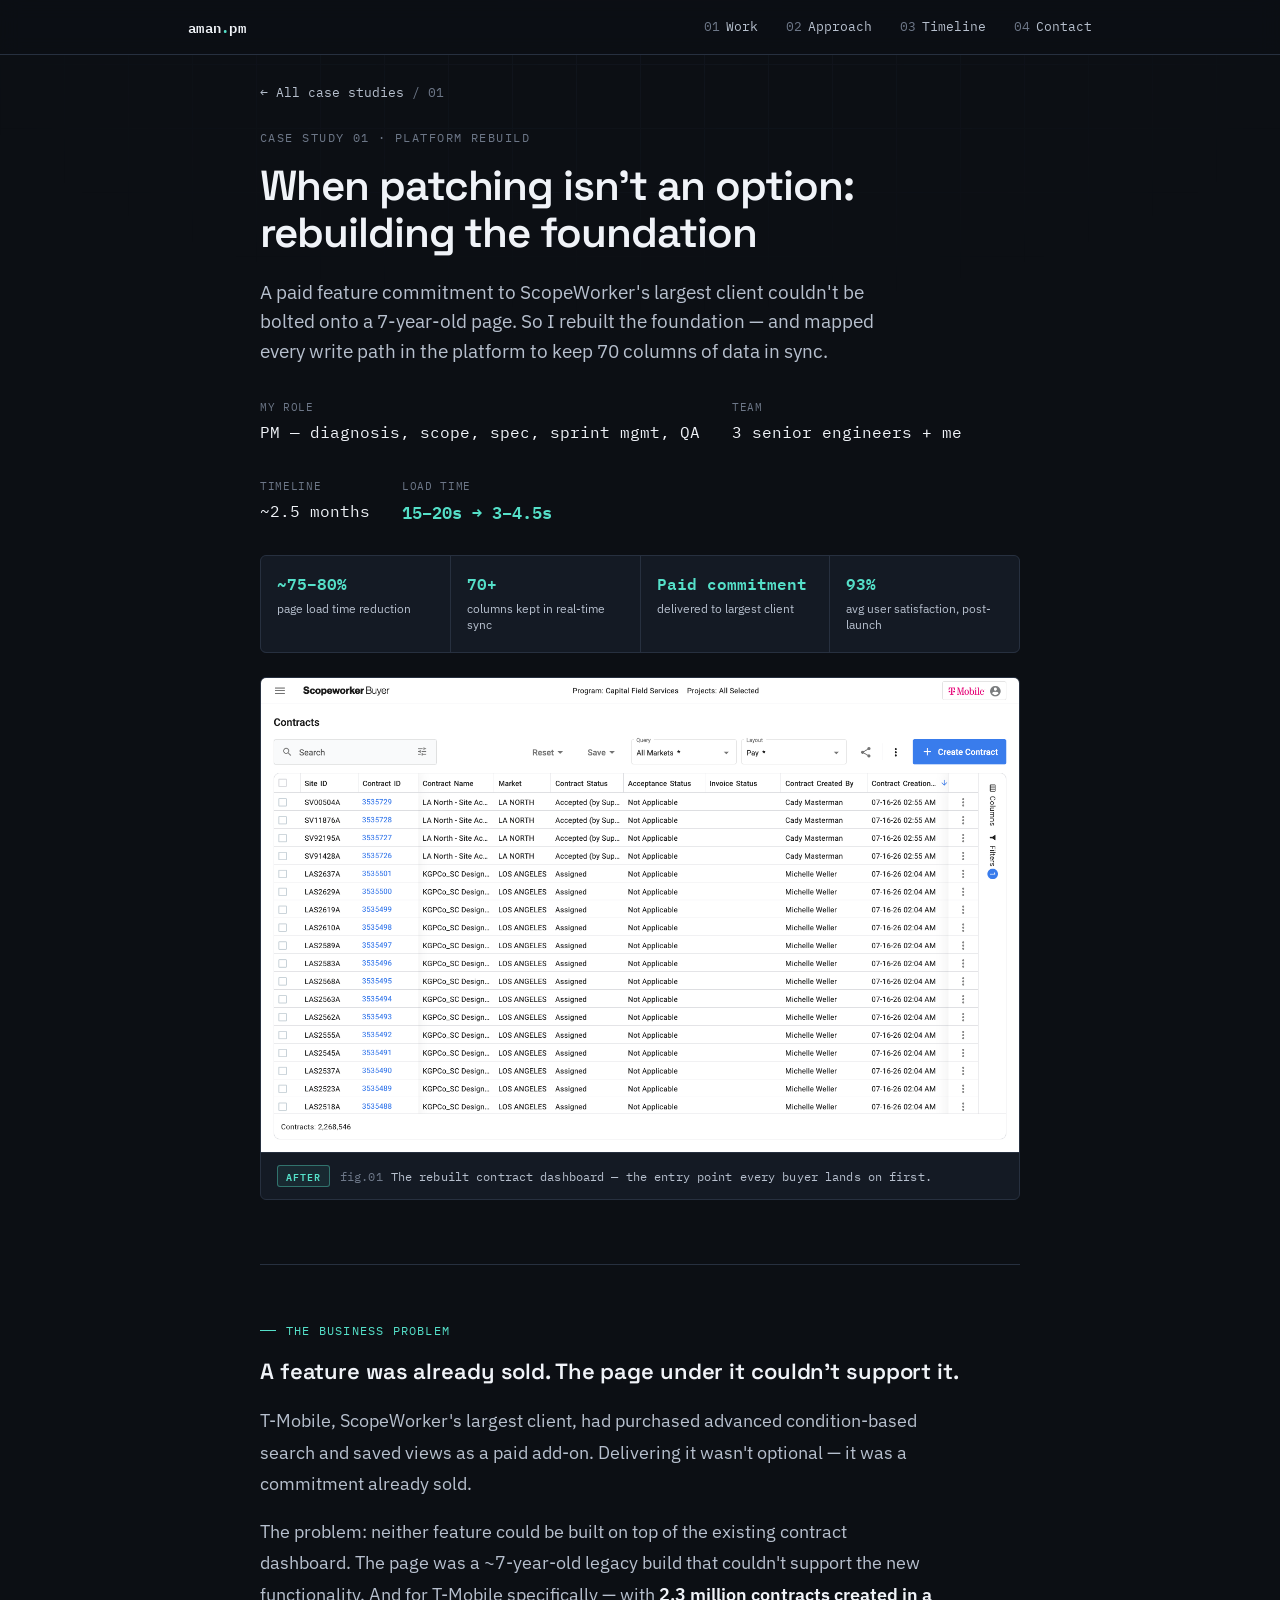
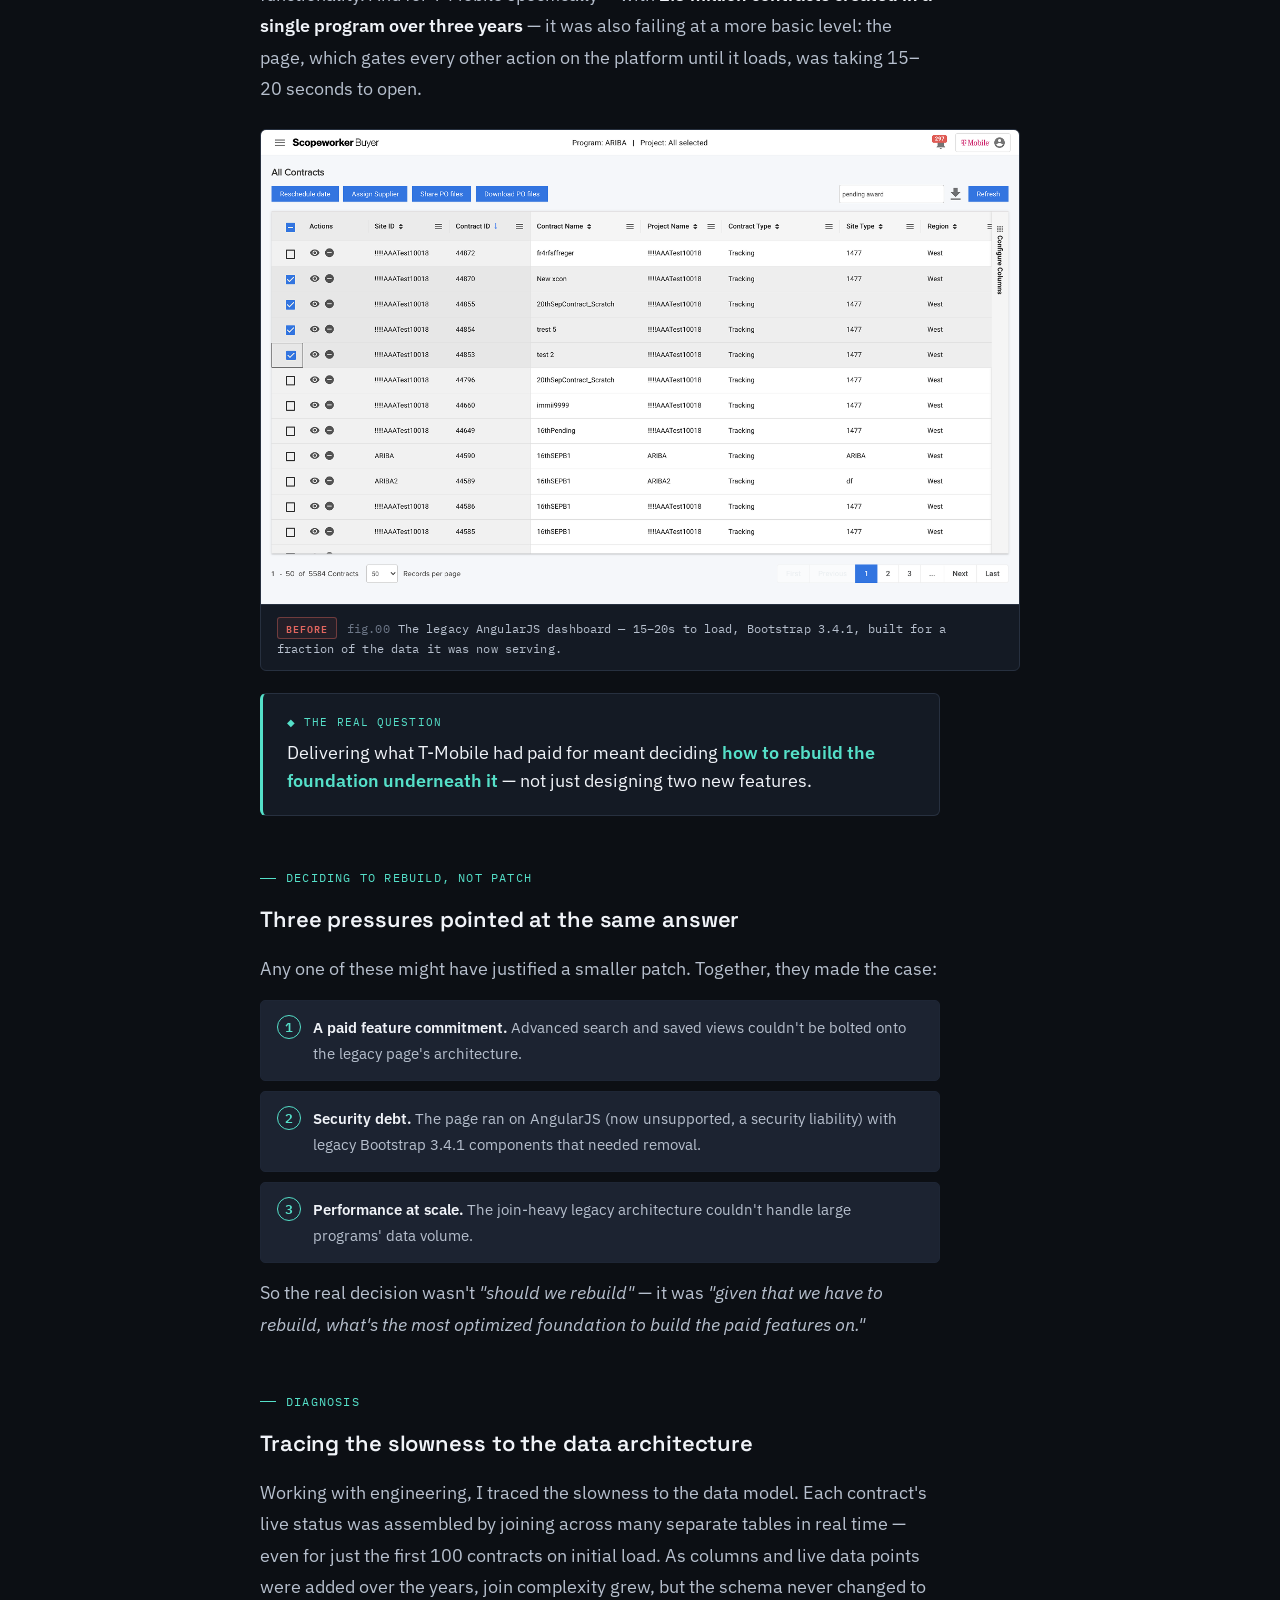
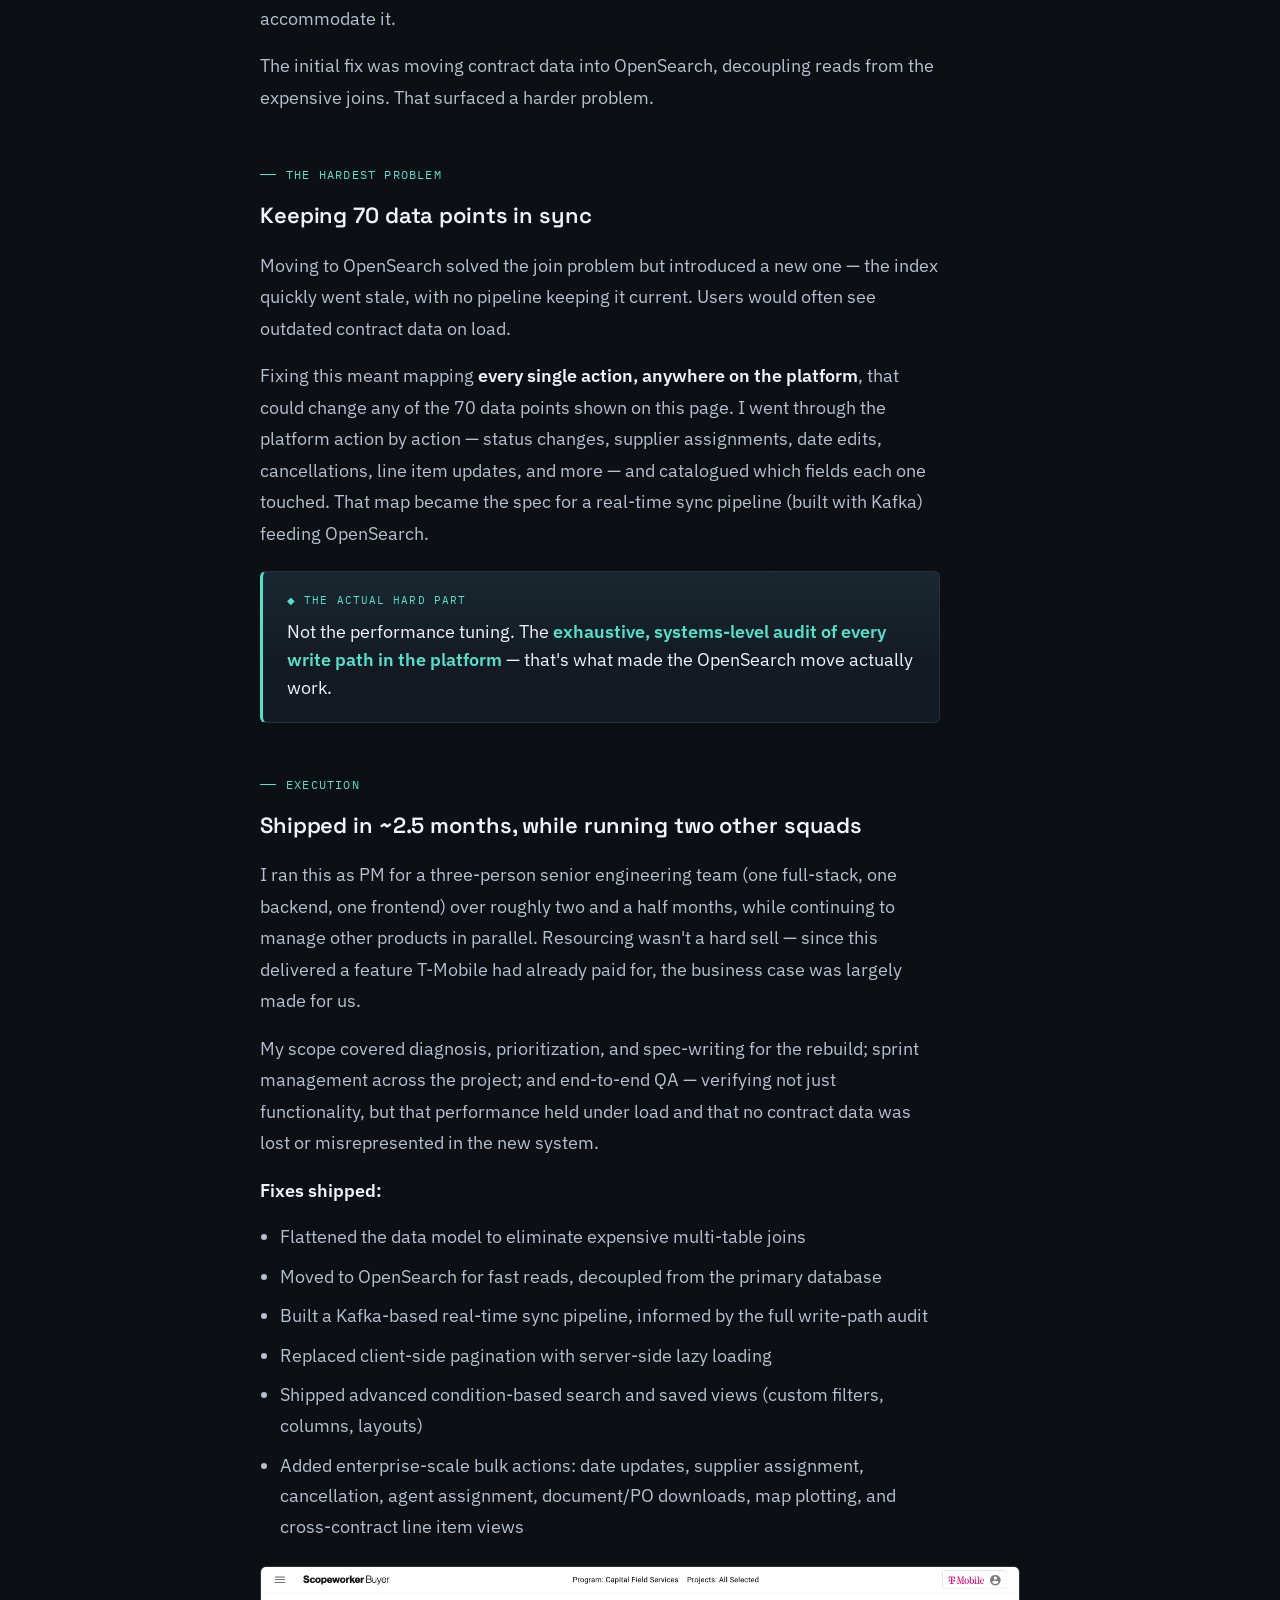
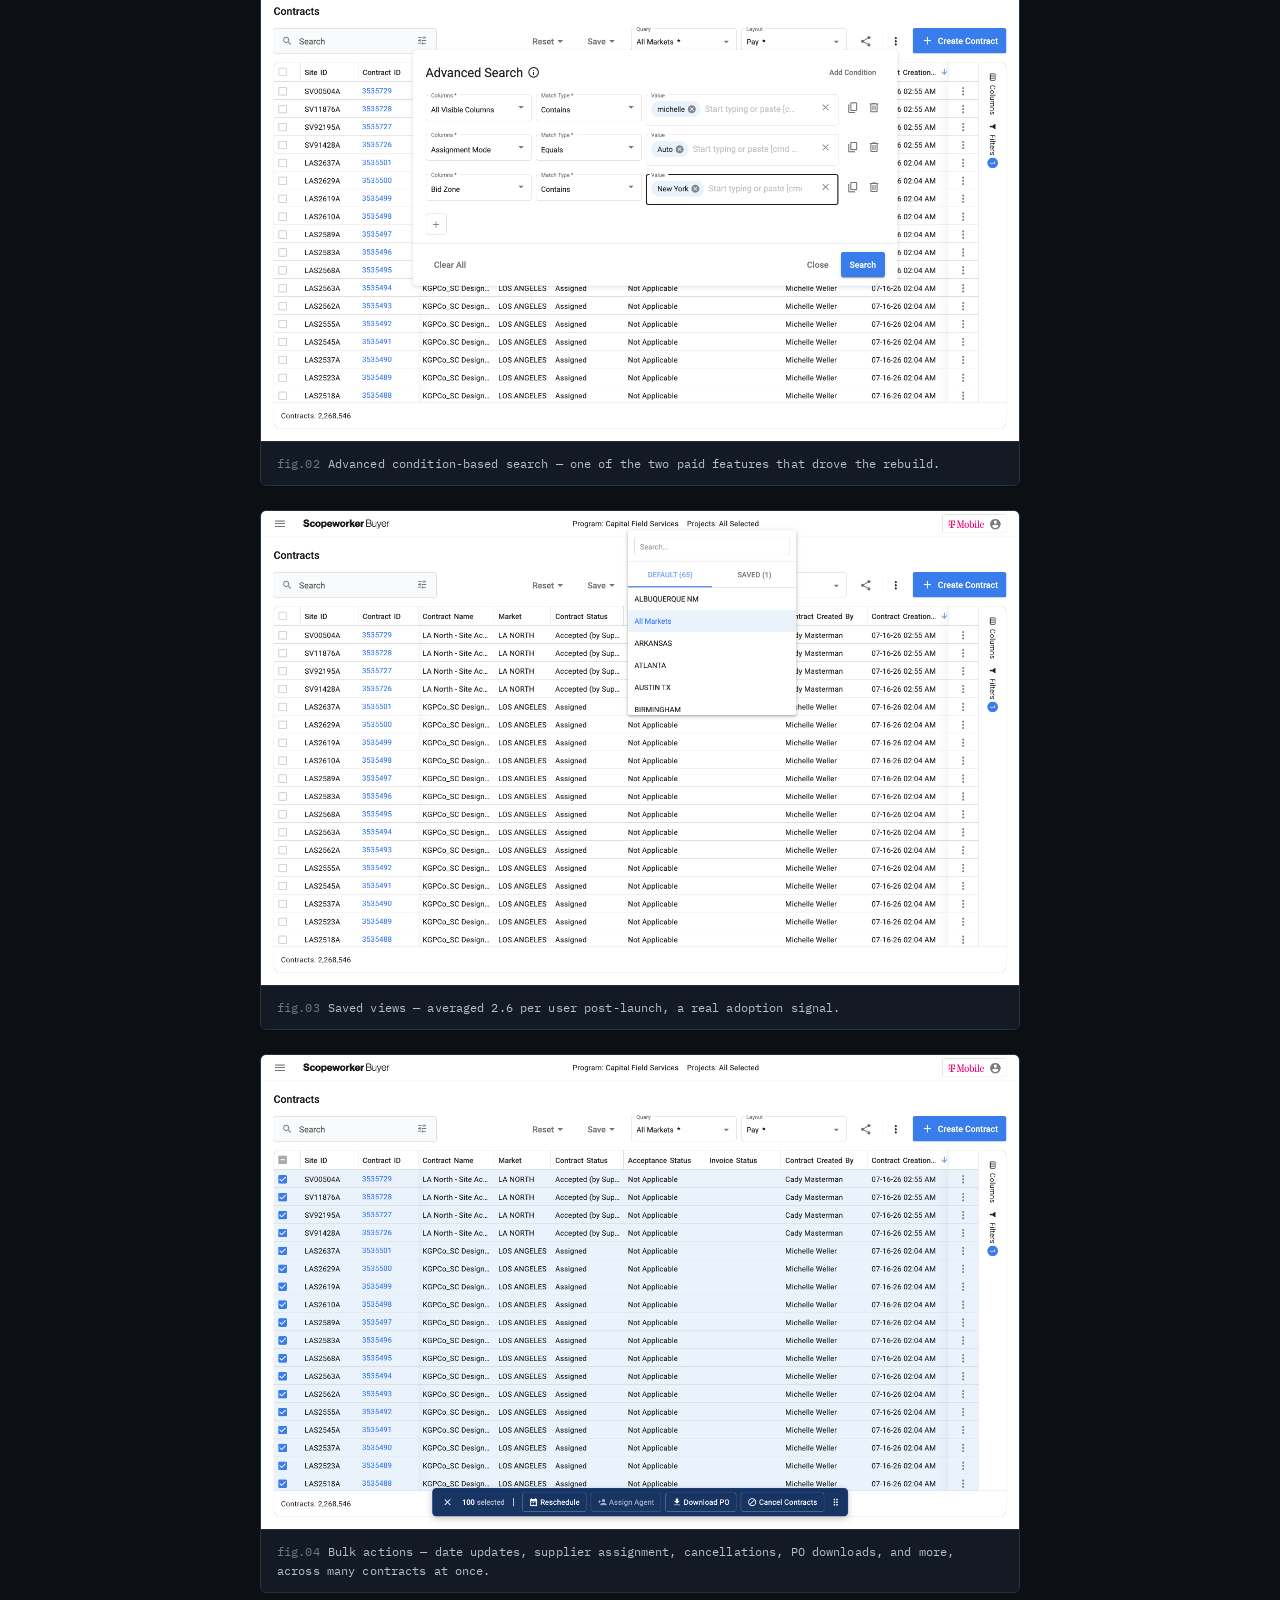
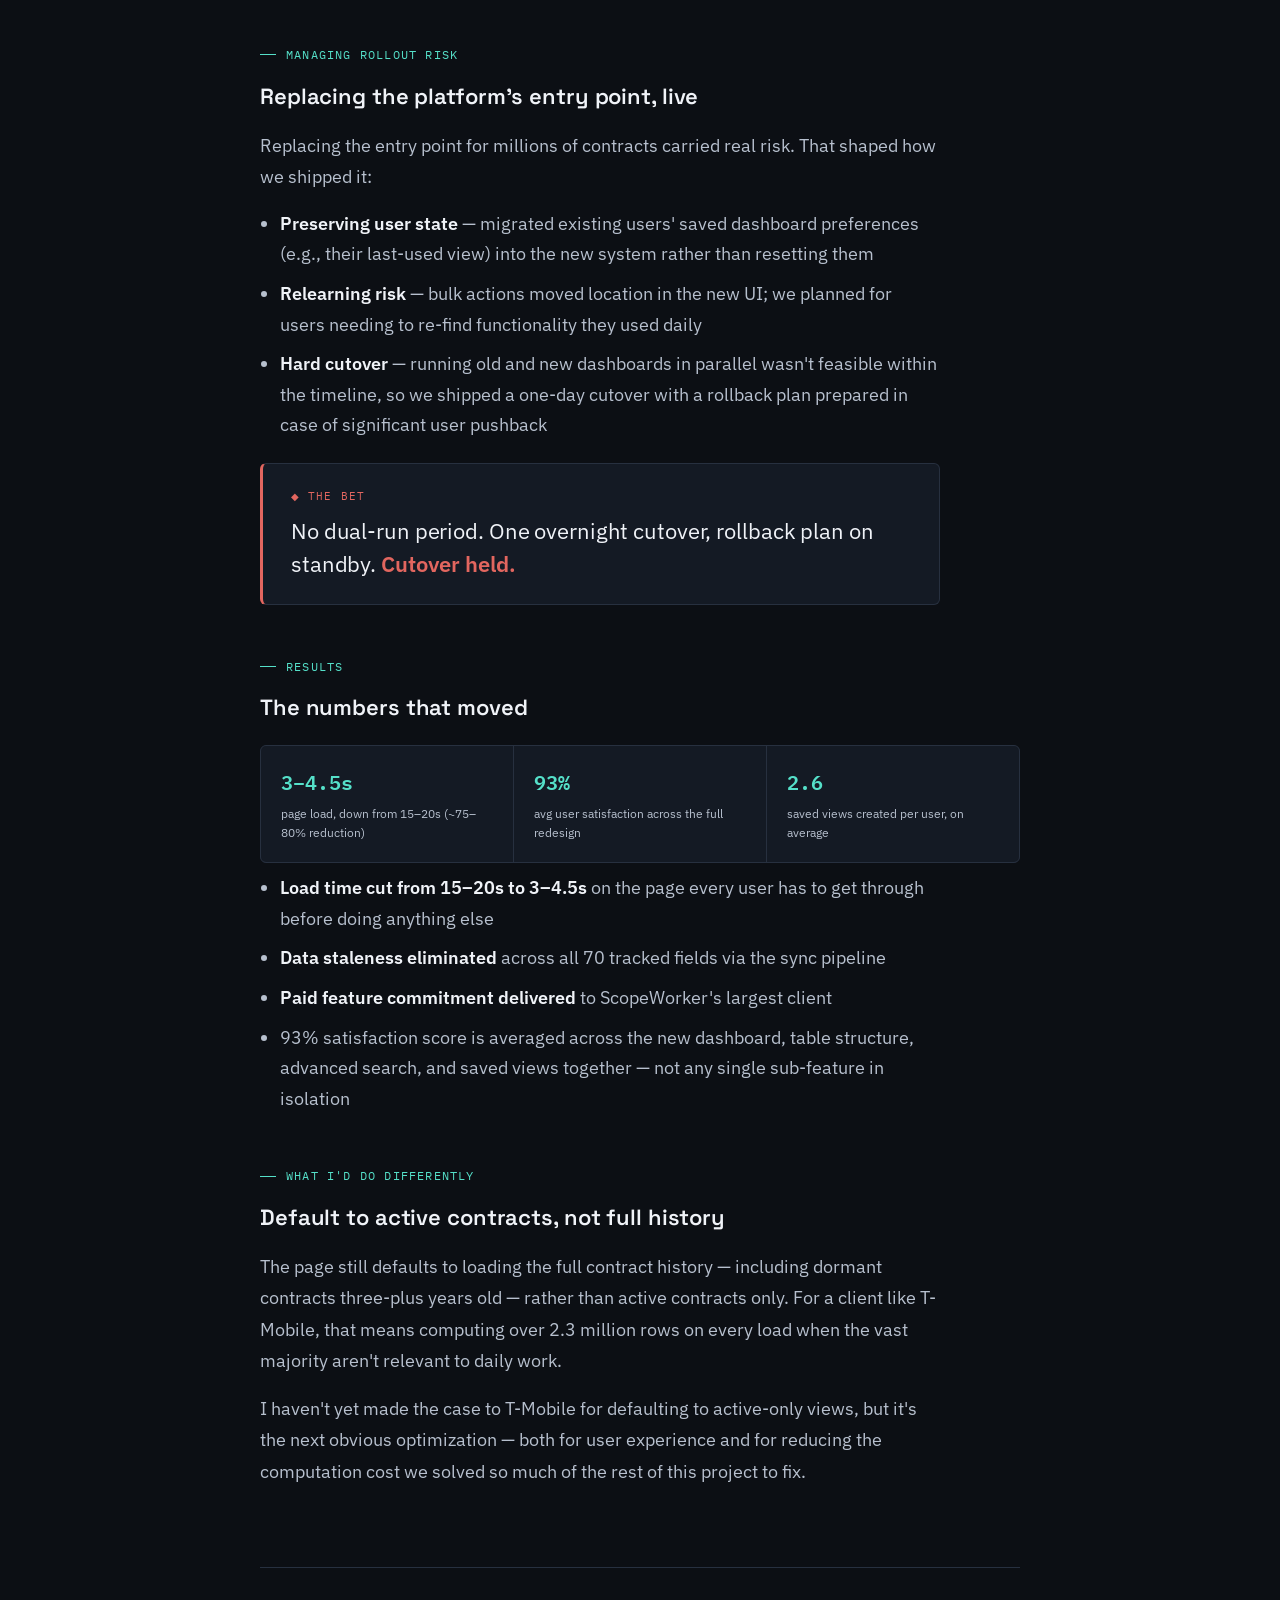
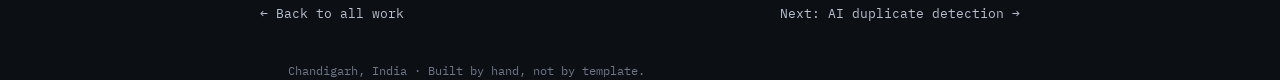
==== case-1.html @ efd82ab2 "Update case 1 title: lead with the rebuild-vs-patch decision Co-Authored-By: Claude Opus 4.8 <norepl" ====
<!DOCTYPE html>
<html lang="en">
<head>
<meta charset="UTF-8">
<meta name="viewport" content="width=device-width, initial-scale=1.0">
<title>Contract dashboard rebuild — Aman</title>
<link rel="preconnect" href="https://fonts.googleapis.com">
<link rel="preconnect" href="https://fonts.gstatic.com" crossorigin>
<link href="https://fonts.googleapis.com/css2?family=IBM+Plex+Mono:wght@400;500;600;700&family=IBM+Plex+Sans:wght@400;500;600;700&family=Space+Grotesk:wght@500;600;700&display=swap" rel="stylesheet">
<link rel="stylesheet" href="styles.css?v=8">
</head>
<body>

<nav>
  <div class="nav-inner">
    <a class="logo" href="index.html">aman<span>.</span>pm</a>
    <div class="nav-links">
      <a href="index.html#work"><span class="n">01</span>Work</a>
      <a href="index.html#approach"><span class="n">02</span>Approach</a>
      <a href="index.html#timeline"><span class="n">03</span>Timeline</a>
      <a href="index.html#contact"><span class="n">04</span>Contact</a>
    </div>
  </div>
</nav>

<div class="wrap-narrow breadcrumb">
  <a href="index.html">← All case studies</a> / 01
</div>

<header class="case-hero wrap-narrow">
  <div class="eyebrow">Case study 01 · Platform rebuild</div>
  <h1>When patching isn't an option: rebuilding the foundation</h1>
  <p class="dek">A paid feature commitment to ScopeWorker's largest client couldn't be bolted onto a 7-year-old page. So I rebuilt the foundation — and mapped every write path in the platform to keep 70 columns of data in sync.</p>

  <div class="case-meta">
    <div class="m-item"><div class="l">My role</div><div class="v">PM — diagnosis, scope, spec, sprint mgmt, QA</div></div>
    <div class="m-item"><div class="l">Team</div><div class="v">3 senior engineers + me</div></div>
    <div class="m-item"><div class="l">Timeline</div><div class="v">~2.5 months</div></div>
    <div class="m-item"><div class="l">Load time</div><div class="v hero-stat">15–20s → 3–4.5s</div></div>
  </div>

  <div class="impact-strip">
    <div class="imp"><div class="n">~75–80%</div><div class="l">page load time reduction</div></div>
    <div class="imp"><div class="n">70+</div><div class="l">columns kept in real-time sync</div></div>
    <div class="imp"><div class="n">Paid commitment</div><div class="l">delivered to largest client</div></div>
    <div class="imp"><div class="n">93%</div><div class="l">avg user satisfaction, post-launch</div></div>
  </div>

  <figure class="cs-figure">
    <img src="assets/case-1/dashboard.png" alt="The rebuilt contract dashboard — main view" loading="lazy">
    <figcaption><span class="ba after">After</span><span class="fc-idx">fig.01</span>The rebuilt contract dashboard — the entry point every buyer lands on first.</figcaption>
  </figure>
</header>

<div class="case-body-page wrap-narrow">

  <div class="cs-section">
    <div class="cs-label">The business problem</div>
    <h2>A feature was already sold. The page under it couldn't support it.</h2>
    <p>T-Mobile, ScopeWorker's largest client, had purchased advanced condition-based search and saved views as a paid add-on. Delivering it wasn't optional — it was a commitment already sold.</p>
    <p>The problem: neither feature could be built on top of the existing contract dashboard. The page was a ~7-year-old legacy build that couldn't support the new functionality. And for T-Mobile specifically — with <strong>2.3 million contracts created in a single program over three years</strong> — it was also failing at a more basic level: the page, which gates every other action on the platform until it loads, was taking 15–20 seconds to open.</p>

    <figure class="cs-figure">
      <img src="assets/case-1/dashboard-old.png" alt="The legacy AngularJS contract dashboard, pre-rebuild" loading="lazy">
      <figcaption><span class="ba before">Before</span><span class="fc-idx">fig.00</span>The legacy AngularJS dashboard — 15–20s to load, Bootstrap 3.4.1, built for a fraction of the data it was now serving.</figcaption>
    </figure>

    <div class="callout">
      <div class="co-label">The real question</div>
      <p>Delivering what T-Mobile had paid for meant deciding <strong>how to rebuild the foundation underneath it</strong> — not just designing two new features.</p>
    </div>
  </div>

  <div class="cs-section">
    <div class="cs-label">Deciding to rebuild, not patch</div>
    <h2>Three pressures pointed at the same answer</h2>
    <p>Any one of these might have justified a smaller patch. Together, they made the case:</p>
    <ol class="reasons">
      <li><strong>A paid feature commitment.</strong> Advanced search and saved views couldn't be bolted onto the legacy page's architecture.</li>
      <li><strong>Security debt.</strong> The page ran on AngularJS (now unsupported, a security liability) with legacy Bootstrap 3.4.1 components that needed removal.</li>
      <li><strong>Performance at scale.</strong> The join-heavy legacy architecture couldn't handle large programs' data volume.</li>
    </ol>
    <p>So the real decision wasn't <em>"should we rebuild"</em> — it was <em>"given that we have to rebuild, what's the most optimized foundation to build the paid features on."</em></p>
  </div>

  <div class="cs-section">
    <div class="cs-label">Diagnosis</div>
    <h2>Tracing the slowness to the data architecture</h2>
    <p>Working with engineering, I traced the slowness to the data model. Each contract's live status was assembled by joining across many separate tables in real time — even for just the first 100 contracts on initial load. As columns and live data points were added over the years, join complexity grew, but the schema never changed to accommodate it.</p>
    <p>The initial fix was moving contract data into OpenSearch, decoupling reads from the expensive joins. That surfaced a harder problem.</p>
  </div>

  <div class="cs-section">
    <div class="cs-label">The hardest problem</div>
    <h2>Keeping 70 data points in sync</h2>
    <p>Moving to OpenSearch solved the join problem but introduced a new one — the index quickly went stale, with no pipeline keeping it current. Users would often see outdated contract data on load.</p>
    <p>Fixing this meant mapping <strong>every single action, anywhere on the platform</strong>, that could change any of the 70 data points shown on this page. I went through the platform action by action — status changes, supplier assignments, date edits, cancellations, line item updates, and more — and catalogued which fields each one touched. That map became the spec for a real-time sync pipeline (built with Kafka) feeding OpenSearch.</p>

    <div class="callout key">
      <div class="co-label">The actual hard part</div>
      <p>Not the performance tuning. The <strong>exhaustive, systems-level audit of every write path in the platform</strong> — that's what made the OpenSearch move actually work.</p>
    </div>
  </div>

  <div class="cs-section">
    <div class="cs-label">Execution</div>
    <h2>Shipped in ~2.5 months, while running two other squads</h2>
    <p>I ran this as PM for a three-person senior engineering team (one full-stack, one backend, one frontend) over roughly two and a half months, while continuing to manage other products in parallel. Resourcing wasn't a hard sell — since this delivered a feature T-Mobile had already paid for, the business case was largely made for us.</p>
    <p>My scope covered diagnosis, prioritization, and spec-writing for the rebuild; sprint management across the project; and end-to-end QA — verifying not just functionality, but that performance held under load and that no contract data was lost or misrepresented in the new system.</p>
    <p><strong>Fixes shipped:</strong></p>
    <ul>
      <li>Flattened the data model to eliminate expensive multi-table joins</li>
      <li>Moved to OpenSearch for fast reads, decoupled from the primary database</li>
      <li>Built a Kafka-based real-time sync pipeline, informed by the full write-path audit</li>
      <li>Replaced client-side pagination with server-side lazy loading</li>
      <li>Shipped advanced condition-based search and saved views (custom filters, columns, layouts)</li>
      <li>Added enterprise-scale bulk actions: date updates, supplier assignment, cancellation, agent assignment, document/PO downloads, map plotting, and cross-contract line item views</li>
    </ul>

    <figure class="cs-figure">
      <img src="assets/case-1/advanced-search.png" alt="Advanced condition-based search inside the contract dashboard" loading="lazy">
      <figcaption><span class="fc-idx">fig.02</span>Advanced condition-based search — one of the two paid features that drove the rebuild.</figcaption>
    </figure>

    <figure class="cs-figure">
      <img src="assets/case-1/saved-views.png" alt="Saved views feature with multiple user-created views" loading="lazy">
      <figcaption><span class="fc-idx">fig.03</span>Saved views — averaged 2.6 per user post-launch, a real adoption signal.</figcaption>
    </figure>

    <figure class="cs-figure">
      <img src="assets/case-1/bulk-actions.png" alt="Bulk actions menu on the contract dashboard" loading="lazy">
      <figcaption><span class="fc-idx">fig.04</span>Bulk actions — date updates, supplier assignment, cancellations, PO downloads, and more, across many contracts at once.</figcaption>
    </figure>
  </div>

  <div class="cs-section">
    <div class="cs-label">Managing rollout risk</div>
    <h2>Replacing the platform's entry point, live</h2>
    <p>Replacing the entry point for millions of contracts carried real risk. That shaped how we shipped it:</p>
    <ul>
      <li><strong>Preserving user state</strong> — migrated existing users' saved dashboard preferences (e.g., their last-used view) into the new system rather than resetting them</li>
      <li><strong>Relearning risk</strong> — bulk actions moved location in the new UI; we planned for users needing to re-find functionality they used daily</li>
      <li><strong>Hard cutover</strong> — running old and new dashboards in parallel wasn't feasible within the timeline, so we shipped a one-day cutover with a rollback plan prepared in case of significant user pushback</li>
    </ul>

    <div class="callout warn">
      <div class="co-label">The bet</div>
      <p>No dual-run period. One overnight cutover, rollback plan on standby. <strong>Cutover held.</strong></p>
    </div>
  </div>

  <div class="cs-section">
    <div class="cs-label">Results</div>
    <h2>The numbers that moved</h2>
    <div class="pull-stats">
      <div class="ps"><div class="n">3–4.5s</div><div class="l">page load, down from 15–20s (~75–80% reduction)</div></div>
      <div class="ps"><div class="n">93%</div><div class="l">avg user satisfaction across the full redesign</div></div>
      <div class="ps"><div class="n">2.6</div><div class="l">saved views created per user, on average</div></div>
    </div>
    <ul>
      <li><strong>Load time cut from 15–20s to 3–4.5s</strong> on the page every user has to get through before doing anything else</li>
      <li><strong>Data staleness eliminated</strong> across all 70 tracked fields via the sync pipeline</li>
      <li><strong>Paid feature commitment delivered</strong> to ScopeWorker's largest client</li>
      <li>93% satisfaction score is averaged across the new dashboard, table structure, advanced search, and saved views together — not any single sub-feature in isolation</li>
    </ul>
  </div>

  <div class="cs-section">
    <div class="cs-label">What I'd do differently</div>
    <h2>Default to active contracts, not full history</h2>
    <p>The page still defaults to loading the full contract history — including dormant contracts three-plus years old — rather than active contracts only. For a client like T-Mobile, that means computing over 2.3 million rows on every load when the vast majority aren't relevant to daily work.</p>
    <p>I haven't yet made the case to T-Mobile for defaulting to active-only views, but it's the next obvious optimization — both for user experience and for reducing the computation cost we solved so much of the rest of this project to fix.</p>
  </div>

</div>

<div class="wrap-narrow case-nav">
  <a href="index.html">← Back to all work</a>
  <a href="case-2.html">Next: AI duplicate detection →</a>
</div>

<footer class="wrap-narrow">
  <div>Chandigarh, India · Built by hand, not by template.</div>
</footer>

</body>
</html>
---- styles.css ----
:root{
  --bg: #0C0F14;
  --surface: #141A24;
  --surface-2: #1C2331;
  --border: #27303F;
  --border-soft: #1E2635;
  --text: #F0F3F8;
  --text-dim: #B7C0CE;
  --text-faint: #6D7788;
  --amber: #e2a03f;
  --teal: #55E0C9;
  --red: #e2665f;
  --mono: 'IBM Plex Mono', ui-monospace, monospace;
  --sans: 'IBM Plex Sans', system-ui, sans-serif;
  --display: 'Space Grotesk', 'IBM Plex Sans', system-ui, sans-serif;
}
*{box-sizing:border-box; margin:0; padding:0;}
html{scroll-behavior:smooth;}
body{
  background:var(--bg);
  color:var(--text);
  font-family:var(--sans);
  font-size:16px;
  line-height:1.6;
  -webkit-font-smoothing:antialiased;
}
body::before{
  content:"";
  position:fixed; inset:0;
  background-image:
    linear-gradient(var(--border-soft) 1px, transparent 1px),
    linear-gradient(90deg, var(--border-soft) 1px, transparent 1px);
  background-size: 64px 64px;
  opacity:0.35;
  pointer-events:none;
  z-index:0;
  mask-image: radial-gradient(ellipse 80% 50% at 50% 0%, black 0%, transparent 70%);
}
a{color:inherit; text-decoration:none;}
.wrap{max-width:960px; margin:0 auto; padding:0 28px; position:relative; z-index:1;}
.wrap-narrow{max-width:760px; margin:0 auto; padding:0 28px; position:relative; z-index:1;}
::selection{background:var(--teal); color:#0C0F14;}
:focus-visible{outline:2px solid var(--teal); outline-offset:3px;}

/* ---------- NAV ---------- */
nav{
  position:sticky; top:0; z-index:50;
  background:rgba(12,15,20,0.85);
  backdrop-filter:blur(10px);
  border-bottom:1px solid var(--border);
}
.nav-inner{
  max-width:960px; margin:0 auto; padding:16px 28px;
  display:flex; align-items:center; justify-content:space-between;
}
.logo{
  font-family:var(--mono); font-weight:600; font-size:14px;
  letter-spacing:0.02em;
}
.logo span{color:var(--teal);}
.nav-links{display:flex; gap:28px; font-family:var(--mono); font-size:13px; color:var(--text-dim);}
.nav-links a:hover{color:var(--text);}
.nav-links .n{color:var(--text-faint); margin-right:6px;}

/* ---------- HERO (index) ---------- */
.hero{padding:88px 0 64px;}
.eyebrow{
  font-family:var(--mono); font-size:12px; letter-spacing:0.12em;
  color:var(--text-faint); text-transform:uppercase; margin-bottom:18px;
}
h1{
  font-family:var(--display);
  font-size:clamp(33px, 5.2vw, 52px);
  font-weight:600; line-height:1.1; letter-spacing:-0.025em;
  margin-bottom:22px; max-width:760px;
}
h2,h3{font-family:var(--display); letter-spacing:-0.02em;}
.sec-title,.case-title,.contact h2,.cs-section h2,.cs-section h3,.dc-head,.tl-role{font-family:var(--display);}
.hero-lead{
  font-size:18px; color:var(--text-dim); max-width:620px; margin-bottom:26px;
}
.hero-lead a{
  color:var(--teal); text-decoration:none; font-weight:600;
  border-bottom:1px solid rgba(85,224,201,0.35); padding-bottom:1px;
  transition:border-color .15s ease;
}
.hero-lead a:hover{border-bottom-color:var(--teal);}
.hero-sub{
  font-size:19px; color:var(--text-dim); max-width:620px; margin-bottom:36px;
}
.hero-sub strong{color:var(--text); font-weight:600;}

/* ---------- KPI STRIP ---------- */
.kpis{
  display:grid; grid-template-columns:repeat(5,1fr); gap:1px;
  background:var(--border); border:1px solid var(--border); border-radius:6px;
  overflow:hidden; margin-top:20px;
}
.kpi{background:var(--surface); padding:22px 16px; text-align:left;}
.kpi .val{font-family:var(--mono); font-size:22px; font-weight:600; color:var(--teal); font-variant-numeric:tabular-nums;}
.kpi .lbl{font-size:12px; color:var(--text-dim); margin-top:6px; line-height:1.35;}
@media (max-width:760px){ .kpis{grid-template-columns:repeat(2,1fr);} }

/* ---------- SECTION SHELL ---------- */
section{padding:80px 0;}
.section-head{margin-bottom:44px;}
.sec-eyebrow{
  font-family:var(--mono); font-size:12px; color:var(--text-faint);
  letter-spacing:0.1em; text-transform:uppercase; margin-bottom:10px;
}
.sec-title{font-size:28px; font-weight:600; letter-spacing:-0.01em;}
.sec-note{color:var(--text-dim); max-width:560px; margin-top:12px; font-size:16px;}

/* ---------- CASE CARDS (index — 2×2 clickable grid) ---------- */
.case-grid{
  display:grid;
  grid-template-columns:repeat(2,1fr);
  gap:18px;
}
.case-link{
  display:flex; flex-direction:column;
  border:1px solid var(--border); border-radius:10px; background:var(--surface);
  padding:26px 26px 22px;
  min-height:280px;
  transition:border-color 0.18s ease, background 0.18s ease, transform 0.18s ease, box-shadow 0.18s ease;
}
.case-link:hover{
  border-color:var(--teal);
  background:var(--surface-2);
  transform:translateY(-4px);
  box-shadow:0 12px 30px rgba(0,0,0,0.22);
}
.case-top{
  display:flex; align-items:center; justify-content:space-between;
  margin-bottom:16px;
}
.case-num{font-family:var(--mono); color:var(--text-faint); font-size:13px;}
.case-title{font-size:19px; font-weight:600; line-height:1.32; letter-spacing:-0.01em;}
.case-dek{font-size:15px; color:var(--text-dim); margin-top:10px; line-height:1.55;}
.case-tags{display:flex; gap:8px; margin-top:16px; flex-wrap:wrap;}
.tag{
  font-family:var(--mono); font-size:11px; color:var(--text-dim);
  border:1px solid var(--border); border-radius:4px; padding:3px 8px;
}
.case-diff{
  font-family:var(--mono); font-size:13px; white-space:nowrap;
  display:flex; align-items:center; gap:8px;
  border:1px solid var(--border); border-radius:999px; padding:4px 12px;
  background:rgba(85,224,201,0.05);
}
.case-diff .before{color:var(--red); text-decoration:line-through; opacity:0.7;}
.case-diff .after{color:var(--teal); font-weight:600;}
.case-cta{
  margin-top:auto; padding-top:20px;
  font-family:var(--mono); font-size:13px; font-weight:500;
  color:var(--teal);
  display:flex; align-items:center; gap:8px;
}
.case-arrow{transition:transform 0.18s ease;}
.case-link:hover .case-arrow{transform:translateX(4px);}
@media (max-width:640px){
  .case-grid{grid-template-columns:1fr;}
  .case-link{min-height:0;}
}

/* ---------- TIERED WORK SECTION ---------- */
.tier-head{
  display:flex; align-items:baseline; gap:14px; flex-wrap:wrap;
  margin:52px 0 18px; padding-bottom:12px;
  border-bottom:1px solid var(--border);
}
.tier-head h3{
  font-family:var(--display); font-size:15px; font-weight:600;
  letter-spacing:-0.01em;
}
.tier-head .tier-note{font-size:13px; color:var(--text-faint);}

/* featured: first card spans the full grid width */
.case-link.wide{grid-column:1/-1; min-height:0;}
.case-two-part .case-cta{gap:22px;}
.case-two-part .case-cta a{
  color:var(--teal); text-decoration:none;
  border-bottom:1px solid rgba(85,224,201,0.35); padding-bottom:1px;
}
.case-two-part .case-cta a:hover{border-bottom-color:var(--teal);}

/* compact rows for secondary tiers */
.case-rows{
  display:flex; flex-direction:column; gap:1px;
  background:var(--border); border:1px solid var(--border);
  border-radius:10px; overflow:hidden;
}
.case-row{
  display:grid; grid-template-columns:44px 1fr auto 22px;
  align-items:center; gap:16px;
  background:var(--surface); padding:18px 22px;
  transition:background 0.18s ease;
}
.case-row:hover{background:var(--surface-2);}
.cr-title{
  font-family:var(--display); font-size:16px; font-weight:600;
  line-height:1.35; letter-spacing:-0.01em;
}
.cr-sub{font-size:13px; color:var(--text-dim); margin-top:4px; line-height:1.45;}
.case-row .case-diff{font-size:12px; padding:3px 10px;}
.case-row .case-arrow{color:var(--teal); font-size:15px; text-align:right;}
.case-row:hover .case-arrow{transform:translateX(4px);}
@media (max-width:640px){
  .case-row{grid-template-columns:1fr auto; gap:10px 12px; padding:16px 18px;}
  .case-row .case-num{display:none;}
  .case-row .case-arrow{display:none;}
}

/* ---------- TIMELINE ---------- */
.tl{border-left:1px solid var(--border); margin-left:6px;}
.tl-item{position:relative; padding:0 0 40px 30px;}
.tl-item:last-child{padding-bottom:0;}
.tl-item::before{
  content:""; position:absolute; left:-5px; top:4px;
  width:9px; height:9px; border-radius:50%; background:var(--bg);
  border:2px solid var(--teal);
}
.tl-item.current::before{background:var(--teal); box-shadow:0 0 0 4px rgba(85,224,201,0.12);}
.tl-item.past::before{border-color:var(--text-faint);}
.tl-date{font-family:var(--mono); font-size:12px; color:var(--text-faint); margin-bottom:6px;}
.tl-role{font-size:16px; font-weight:600;}
.tl-org{font-size:15px; color:var(--text-dim); margin-bottom:8px;}
.tl-detail{font-size:15px; color:var(--text-dim); max-width:600px;}

/* role ladder within a single company */
.tl-roles{
  list-style:none; margin:16px 0 0; padding:0;
  border:1px solid var(--border-soft); border-radius:6px;
  background:var(--surface); max-width:600px; overflow:hidden;
}
.tl-roles li{
  display:flex; align-items:baseline; gap:14px; flex-wrap:wrap;
  padding:11px 16px; border-top:1px solid var(--border-soft);
}
.tl-roles li:first-child{border-top:none;}
.tl-roles .r-title{font-size:14px; color:var(--text); font-weight:600; flex:1; min-width:180px;}
.tl-roles li:first-child .r-title::after{
  content:"current"; font-family:var(--mono); font-size:10px; font-weight:500;
  letter-spacing:0.06em; text-transform:uppercase; color:var(--teal);
  border:1px solid rgba(85,224,201,0.4); background:rgba(85,224,201,0.08);
  padding:2px 7px; border-radius:20px; margin-left:10px; white-space:nowrap;
}
.tl-roles .r-date{font-family:var(--mono); font-size:12px; color:var(--text-faint); white-space:nowrap;}

/* ---------- CONTACT ---------- */
.contact{
  border:1px solid var(--border); border-radius:6px; background:var(--surface);
  padding:44px; text-align:left;
}
.contact h2{font-size:26px; font-weight:600; margin-bottom:14px; letter-spacing:-0.01em;}
.contact p{color:var(--text-dim); max-width:520px; margin-bottom:24px;}
.contact-links{display:flex; gap:14px; flex-wrap:wrap;}
.btn{
  font-family:var(--mono); font-size:13px; padding:10px 18px; border-radius:5px;
  border:1px solid var(--border);
}
.btn.primary{background:var(--teal); color:#0C0F14; border-color:var(--teal); font-weight:600;}
.btn:hover{border-color:var(--text-dim);}
.btn.primary:hover{opacity:0.9;}

footer{padding:32px 0 60px; text-align:left; font-family:var(--mono); font-size:12px; color:var(--text-faint);}

/* ================= CASE STUDY DETAIL PAGE ================= */
.breadcrumb{
  font-family:var(--mono); font-size:13px; color:var(--text-faint);
  padding:28px 0 0;
}
.breadcrumb a{color:var(--text-dim);}
.breadcrumb a:hover{color:var(--teal);}

.case-hero{padding:24px 0 56px; border-bottom:1px solid var(--border);}
.case-hero .eyebrow{margin-bottom:16px;}
.case-hero h1{font-size:clamp(28px,4.2vw,42px); max-width:700px;}
.case-hero .dek{font-size:18.5px; color:var(--text-dim); max-width:620px; margin-top:16px;}

.case-meta{
  display:flex; gap:32px; flex-wrap:wrap; margin-top:32px;
  font-family:var(--mono);
}
.case-meta .m-item .l{font-size:11px; color:var(--text-faint); text-transform:uppercase; letter-spacing:0.06em;}
.case-meta .m-item .v{font-size:16px; color:var(--text); margin-top:4px;}
.case-meta .m-item .v.hero-stat{color:var(--teal); font-weight:600; font-size:17px;}

.case-body-page{padding:56px 0;}
.cs-section{margin-bottom:52px;}
.cs-section:last-child{margin-bottom:0;}
.cs-label{
  font-family:var(--mono); font-size:12px; color:var(--teal);
  text-transform:uppercase; letter-spacing:0.1em; margin-bottom:14px;
  display:flex; align-items:center; gap:10px;
}
.cs-label::before{content:""; width:16px; height:1px; background:var(--teal);}
.cs-section h2{font-size:22px; font-weight:600; margin-bottom:16px; letter-spacing:-0.005em;}
.cs-section p{color:var(--text-dim); font-size:18px; line-height:1.75; margin-bottom:16px; max-width:680px;}
.cs-section p:last-child{margin-bottom:0;}
.cs-section strong{color:var(--text); font-weight:600;}
.cs-section ul{padding-left:20px; margin:10px 0 14px;}
.cs-section li{color:var(--text-dim); font-size:18px; line-height:1.7; margin-bottom:9px; max-width:660px;}
.cs-section li strong{color:var(--text);}

.pull-stats{
  display:grid; grid-template-columns:repeat(3,1fr); gap:1px;
  background:var(--border); border:1px solid var(--border); border-radius:6px;
  overflow:hidden; margin:20px 0 6px;
}
.pull-stats .ps{background:var(--surface); padding:20px;}
.pull-stats .ps .n{font-family:var(--mono); font-size:20px; font-weight:600; color:var(--teal); font-variant-numeric:tabular-nums;}
.pull-stats .ps .l{font-size:12px; color:var(--text-dim); margin-top:6px;}
@media (max-width:640px){ .pull-stats{grid-template-columns:1fr;} }

/* ---------- CALLOUTS ---------- */
.callout{
  position:relative;
  background:var(--surface);
  border:1px solid var(--border);
  border-left:3px solid var(--teal);
  border-radius:6px;
  padding:20px 22px 20px 24px;
  margin:22px 0;
  max-width:680px;
}
.callout .co-label{
  font-family:var(--mono); font-size:11px; letter-spacing:0.1em;
  color:var(--teal); text-transform:uppercase; margin-bottom:8px;
  display:flex; align-items:center; gap:8px;
}
.callout .co-label::before{
  content:"◆"; font-size:10px; line-height:1;
}
.callout p{color:var(--text); font-size:17.5px; line-height:1.6; margin-bottom:0; max-width:none;}
.callout p + p{margin-top:10px;}
.callout strong{color:var(--teal); font-weight:600;}
.callout.key{border-left-color:var(--teal); background:linear-gradient(180deg, rgba(85,224,201,0.07), transparent 60%), var(--surface);}
.callout.key .co-label{color:var(--teal);}
.callout.warn{border-left-color:var(--red); padding:24px 26px 24px 28px;}
.callout.warn .co-label{color:var(--red);}
.callout.warn strong{color:var(--red);}
.callout.warn p{font-size:22px; line-height:1.5; letter-spacing:-0.005em;}
@media (max-width:560px){ .callout.warn p{font-size:19px;} }

/* Impact strip — banner at top of a case */
.impact-strip{
  display:grid; grid-template-columns:repeat(4,1fr); gap:1px;
  background:var(--border); border:1px solid var(--border); border-radius:6px;
  overflow:hidden; margin:28px 0 8px;
}
.impact-strip .imp{background:var(--surface); padding:18px 16px;}
.impact-strip .imp .n{font-family:var(--mono); font-size:16px; font-weight:600; color:var(--teal); line-height:1.2;}
.impact-strip .imp .l{font-size:12px; color:var(--text-dim); margin-top:8px; line-height:1.4;}
@media (max-width:760px){ .impact-strip{grid-template-columns:repeat(2,1fr);} }

/* Numbered list — for "three pressures" style enumeration */
.cs-section ol.reasons{list-style:none; padding:0; margin:16px 0 14px; counter-reset:r;}
.cs-section ol.reasons li{
  counter-increment:r;
  position:relative;
  padding:14px 16px 14px 52px;
  background:var(--surface-2);
  border:1px solid var(--border-soft);
  border-radius:5px;
  margin-bottom:10px;
  font-size:15px; color:var(--text-dim);
  max-width:680px;
}
.cs-section ol.reasons li::before{
  content:counter(r);
  position:absolute; left:16px; top:14px;
  font-family:var(--mono); font-size:13px; font-weight:600;
  color:var(--teal);
  border:1px solid var(--teal);
  width:22px; height:22px; border-radius:50%;
  display:flex; align-items:center; justify-content:center;
  line-height:1;
}
.cs-section ol.reasons li strong{color:var(--text);}

/* ---------- DATA TABLES ---------- */
.cs-table-wrap{
  margin:20px 0 8px;
  border:1px solid var(--border);
  border-radius:6px;
  overflow-x:auto;
  background:var(--surface);
}
.cs-table{
  width:100%; border-collapse:collapse; table-layout:fixed; min-width:560px;
  font-size:14.5px; line-height:1.5;
}
.cs-table th, .cs-table td{
  padding:16px 18px; text-align:left;
  border-bottom:1px solid var(--border-soft);
  vertical-align:top;
  word-break:normal; overflow-wrap:break-word;
}
.cs-table tr:last-child td{border-bottom:none;}
.cs-table thead th{
  font-family:var(--mono); font-size:11px; letter-spacing:0.08em;
  color:var(--text-faint); text-transform:uppercase; font-weight:600;
  background:var(--surface-2); border-bottom:1px solid var(--border);
}
.cs-table td{color:var(--text-dim);}
.cs-table td strong{color:var(--text);}

/* first-column stacked cell (layer / signal name) */
.cs-table .cell-lead{color:var(--text); font-weight:600; font-size:15px;}

.cs-table .weight{
  font-family:var(--mono); font-size:10.5px; letter-spacing:0.06em;
  padding:4px 9px; border-radius:20px; border:1px solid; display:inline-block;
  text-transform:uppercase; white-space:nowrap;
}
.cs-table .weight.primary{color:var(--amber); border-color:rgba(226,160,63,0.4); background:rgba(226,160,63,0.08);}
.cs-table .weight.secondary{color:var(--teal); border-color:rgba(85,224,201,0.4); background:rgba(85,224,201,0.08);}
.cs-table .weight.weak{color:var(--text-faint); border-color:var(--border);}

/* ---------- INLINE CHART ---------- */
.cs-chart{
  margin:24px 0 8px;
  border:1px solid var(--border);
  border-radius:6px;
  background:var(--surface);
  overflow:hidden;
}
.cs-chart .chart-head{
  padding:18px 22px 14px;
  border-bottom:1px solid var(--border-soft);
}
.cs-chart .chart-title{font-size:15px; font-weight:600; color:var(--text); line-height:1.35;}
.cs-chart .chart-sub{font-family:var(--mono); font-size:11px; color:var(--text-faint); margin-top:6px; letter-spacing:0.02em; text-transform:uppercase;}
.cs-chart svg{display:block; width:100%; height:auto; padding:22px 22px 10px;}
.cs-chart .chart-legend{
  display:flex; gap:12px 26px; flex-wrap:wrap;
  padding:6px 22px 18px;
  font-family:var(--mono); font-size:12px; color:var(--text-dim);
}
.cs-chart .chart-legend .lg-item{display:flex; align-items:center; gap:8px;}
.cs-chart .chart-legend .sw{width:16px; height:3px; border-radius:2px; flex:none;}
.cs-chart .chart-caption{
  font-family:var(--sans); font-size:14.5px; line-height:1.6; color:var(--text-dim);
  padding:16px 22px; border-top:1px solid var(--border-soft);
}
.cs-chart .chart-caption strong{color:var(--text); font-weight:600;}

/* "how to read this" helper block, sits above a chart */
.read-guide{
  margin:20px 0; padding:18px 20px;
  background:var(--surface-2); border:1px solid var(--border-soft);
  border-radius:6px; max-width:680px;
}
.read-guide .rg-label{
  font-family:var(--mono); font-size:11px; letter-spacing:0.1em;
  color:var(--text-faint); text-transform:uppercase; margin-bottom:12px;
}
.read-guide ul{list-style:none; padding:0; margin:0;}
.read-guide li{
  position:relative; padding-left:22px; margin-bottom:10px;
  font-size:14.5px; color:var(--text-dim); line-height:1.55; max-width:none;
}
.read-guide li:last-child{margin-bottom:0;}
.read-guide li::before{
  content:""; position:absolute; left:0; top:9px;
  width:8px; height:8px; border-radius:2px;
}
.read-guide li.rg-x::before{background:var(--text-faint); border-radius:50%;}
.read-guide li.rg-fn::before{background:var(--teal);}
.read-guide li.rg-rec::before{background:#9AA7BD;}
.read-guide li strong{color:var(--text); font-weight:600;}
.read-guide li .axis{color:var(--text); font-weight:600;}
.read-guide > p{
  margin:14px 0 0; padding-top:14px;
  border-top:1px solid var(--border-soft);
  font-size:14.5px; line-height:1.6; color:var(--text); max-width:none;
}

/* ---------- DECISION BLOCKS ---------- */
.decision{border:1px solid var(--border); border-radius:6px; background:var(--surface); margin:18px 0; overflow:hidden;}
.dc-head{display:flex; align-items:center; gap:12px; padding:15px 20px; border-bottom:1px solid var(--border); background:var(--surface-2); font-size:16px; font-weight:600; color:var(--text);}
.dc-head .dc-num{font-family:var(--mono); font-size:12px; color:var(--teal); border:1px solid rgba(85,224,201,0.4); border-radius:20px; padding:2px 9px; flex:none;}
.dc-body{margin:0; padding:4px 20px 12px;}
.dc-row{display:grid; grid-template-columns:118px 1fr; gap:16px; padding:12px 0; border-bottom:1px solid var(--border-soft);}
.dc-row:last-child{border-bottom:none;}
.dc-row dt{font-family:var(--mono); font-size:11px; letter-spacing:0.07em; text-transform:uppercase; color:var(--text-faint); padding-top:2px;}
.dc-row dd{margin:0; font-size:15px; color:var(--text-dim); line-height:1.55;}
.dc-row dd strong{color:var(--text); font-weight:600;}
.dc-row.is-decision dt{color:var(--teal);}
.dc-row.is-decision dd{color:var(--text);}
@media (max-width:600px){ .dc-row{grid-template-columns:1fr; gap:5px;} }

/* ---------- SYSTEM FLOW ---------- */
.flow{display:grid; gap:0; margin:22px 0 8px; max-width:600px;}
.flow-node{border:1px solid var(--border); border-radius:6px; background:var(--surface); padding:14px 18px;}
.flow-node .fn-k{font-family:var(--mono); font-size:11px; letter-spacing:0.08em; text-transform:uppercase; color:var(--teal); margin-bottom:5px;}
.flow-node .fn-t{font-size:15px; color:var(--text); font-weight:600;}
.flow-node .fn-d{font-size:13.5px; color:var(--text-dim); margin-top:4px;}
.flow-node.l1{border-left:3px solid var(--text-faint);} .flow-node.l1 .fn-k{color:var(--text-dim);}
.flow-node.l2{border-left:3px solid var(--teal);} .flow-node.l2 .fn-k{color:var(--teal);}
.flow-node.terminal{border-color:rgba(85,224,201,0.4); background:linear-gradient(180deg, rgba(85,224,201,0.06), transparent), var(--surface);}
.flow-arrow{justify-self:center; color:var(--text-faint); font-family:var(--mono); font-size:14px; line-height:1; padding:7px 0;}

/* ---------- RECONSTRUCTED PRODUCT VISUALS ---------- */
.recon{border:1px solid var(--border); border-radius:6px; background:var(--surface); margin:22px 0 8px; overflow:hidden;}
.recon-label{font-family:var(--mono); font-size:10.5px; letter-spacing:0.07em; text-transform:uppercase; color:var(--text-faint); padding:9px 16px; border-bottom:1px solid var(--border-soft); background:var(--surface-2); display:flex; align-items:center; gap:8px;}
.recon-label::before{content:""; width:6px; height:6px; border-radius:1px; background:var(--amber); flex:none;}
.recon-body{padding:18px 16px;}
.recon-cap{font-family:var(--sans); font-size:13.5px; line-height:1.55; color:var(--text-dim); padding:0 16px 16px;}

.compare{display:grid; grid-template-columns:1fr 1fr; gap:12px;}
.ord{border:1px solid var(--border); border-radius:5px; background:var(--bg); padding:14px;}
.ord .ord-h{display:flex; justify-content:space-between; font-family:var(--mono); font-size:11px; color:var(--text-faint); margin-bottom:10px;}
.ord .ord-desc{font-size:14px; color:var(--text); line-height:1.5; margin-bottom:12px; font-family:var(--mono);}
.ord .ord-meta{font-family:var(--mono); font-size:12px; color:var(--text-dim); display:grid; gap:4px;}
.ord .ord-meta b{color:var(--text); font-weight:600;}
@media (max-width:560px){ .compare{grid-template-columns:1fr;} }
.verdict{margin-top:12px; display:flex; align-items:center; gap:10px 14px; flex-wrap:wrap; font-family:var(--mono); font-size:13px; padding:12px 14px; border-radius:5px; background:rgba(226,160,63,0.08); border:1px solid rgba(226,160,63,0.3);}
.verdict .v-score{color:var(--amber); font-weight:600;}
.verdict .v-tag{color:var(--text-dim);}
.verdict .v-tag b{color:var(--text);}

.queue{display:grid; gap:8px;}
.q-row{display:grid; grid-template-columns:60px 1fr auto; gap:14px; align-items:center; border:1px solid var(--border); border-radius:5px; background:var(--bg); padding:11px 14px;}
.q-score{font-family:var(--mono); font-size:13px; font-weight:600; text-align:center; padding:5px 0; border-radius:4px;}
.q-score.hi{color:var(--red); background:rgba(226,102,95,0.1);}
.q-score.mid{color:var(--amber); background:rgba(226,160,63,0.1);}
.q-pair{font-size:13px; color:var(--text-dim); line-height:1.45; font-family:var(--mono);}
.q-pair b{color:var(--text); font-weight:600;}
.q-site{font-family:var(--mono); font-size:11px; color:var(--text-faint); white-space:nowrap;}
@media (max-width:560px){ .q-row{grid-template-columns:52px 1fr;} .q-site{display:none;} }

/* ---------- PROMPT EVOLUTION ---------- */
.prompt-evo{display:grid; grid-template-columns:1fr 1fr; gap:12px; margin:20px 0 8px;}
.pe{border:1px solid var(--border); border-radius:6px; overflow:hidden; background:var(--surface);}
.pe-h{font-family:var(--mono); font-size:11px; letter-spacing:0.06em; text-transform:uppercase; padding:10px 14px; border-bottom:1px solid var(--border-soft); display:flex; align-items:center; gap:8px;}
.pe.before .pe-h{color:var(--red);} .pe.after .pe-h{color:var(--teal);}
.pe-code{font-family:var(--mono); font-size:12.5px; color:var(--text-dim); padding:14px; line-height:1.6; white-space:pre-wrap;}
.pe-code .k{color:var(--text); font-weight:600;}
@media (max-width:560px){ .prompt-evo{grid-template-columns:1fr;} }

/* ---------- BEFORE / AFTER SPLIT ---------- */
.split{display:grid; grid-template-columns:1fr 1fr; gap:12px; margin:22px 0 8px;}
.split .sp{border:1px solid var(--border); border-radius:6px; overflow:hidden; background:var(--surface);}
.split .sp-h{font-family:var(--mono); font-size:11px; letter-spacing:0.07em; text-transform:uppercase; padding:11px 16px; border-bottom:1px solid var(--border); display:flex; align-items:center; gap:8px;}
.split .sp.before .sp-h{color:var(--red); background:rgba(226,102,95,0.06);}
.split .sp.after .sp-h{color:var(--teal); background:rgba(85,224,201,0.06);}
.split dl{margin:0; padding:4px 16px 12px;}
.split .sp-row{display:grid; grid-template-columns:98px 1fr; gap:10px; padding:9px 0; border-bottom:1px solid var(--border-soft);}
.split .sp-row:last-child{border-bottom:none;}
.split .sp-row dt{font-family:var(--mono); font-size:10.5px; letter-spacing:0.05em; text-transform:uppercase; color:var(--text-faint); padding-top:2px;}
.split .sp-row dd{margin:0; font-size:13.5px; color:var(--text-dim); line-height:1.45;}
.split .sp-row.key dd{color:var(--text); font-weight:600;}
.split .sp.after .sp-row.key dd{color:var(--teal);}
.split .sp.before .sp-row.key dd{color:var(--red);}
@media(max-width:560px){ .split{grid-template-columns:1fr;} }

.flow-node.friction{border-left:3px solid var(--red);} .flow-node.friction .fn-k{color:var(--red);}

/* state chips */
.state{font-family:var(--mono); font-size:10px; letter-spacing:0.05em; text-transform:uppercase; padding:2px 8px; border-radius:20px; border:1px solid; white-space:nowrap; display:inline-block;}
.state.approved{color:var(--teal); border-color:rgba(85,224,201,0.4); background:rgba(85,224,201,0.08);}
.state.pending{color:var(--amber); border-color:rgba(226,160,63,0.4); background:rgba(226,160,63,0.08);}
.state.supplier{color:var(--text-dim); border-color:var(--border);}

/* scope-sheet reconstruction */
.scope{width:100%; border-collapse:collapse; font-family:var(--mono); font-size:12.5px; min-width:420px;}
.scope th{text-align:left; color:var(--text-faint); font-size:10.5px; letter-spacing:0.06em; text-transform:uppercase; padding:8px 10px; border-bottom:1px solid var(--border);}
.scope td{padding:9px 10px; border-bottom:1px solid var(--border-soft); color:var(--text-dim);}
.scope td.num{text-align:right; color:var(--text);}
.scope tr:last-child td{border-bottom:none;}
.scope .li{color:var(--text);}
.scope-wrap{overflow-x:auto;}

/* version history reconstruction */
.vhist{display:grid; gap:8px;}
.vh-row{display:flex; align-items:center; gap:12px; flex-wrap:wrap; border:1px solid var(--border); border-radius:5px; background:var(--bg); padding:10px 14px;}
.vh-v{font-family:var(--mono); font-size:12px; color:var(--teal); font-weight:600; white-space:nowrap;}
.vh-by{font-size:13px; color:var(--text-dim); flex:1; min-width:150px;}
.vh-by b{color:var(--text); font-weight:600;}

/* ---------- UNIT ECONOMICS PANEL ---------- */
.econ{display:flex; align-items:stretch; gap:10px; flex-wrap:wrap; margin:20px 0 8px;}
.econ .eq{flex:1; min-width:130px; border:1px solid var(--border); border-radius:6px; background:var(--surface); padding:18px 14px; text-align:center;}
.econ .eq .eq-n{font-family:var(--mono); font-size:21px; font-weight:600; color:var(--teal); line-height:1.15; font-variant-numeric:tabular-nums;}
.econ .eq .eq-l{font-size:12px; color:var(--text-dim); margin-top:8px; line-height:1.35;}
.econ .eq.win .eq-n{color:var(--teal);}
.econ .op{display:flex; align-items:center; justify-content:center; color:var(--text-faint); font-family:var(--mono); font-size:20px; flex:none; padding:0 2px;}
@media(max-width:560px){
  .econ{flex-direction:column;}
  .econ .op{transform:rotate(90deg); padding:2px 0;}
}

/* ---------- FIGURES ---------- */
.cs-figure{
  margin:24px 0 8px;
  border:1px solid var(--border);
  border-radius:6px;
  background:var(--surface);
  overflow:hidden;
}
.cs-figure img{
  display:block; width:100%; height:auto;
  border-bottom:1px solid var(--border);
}
.cs-figure figcaption{
  font-family:var(--mono); font-size:12px; color:var(--text-dim);
  padding:12px 16px; letter-spacing:0.01em;
}
.cs-figure figcaption .fc-idx{color:var(--text-faint); margin-right:8px;}
.cs-figure figcaption .ba{
  display:inline-block;
  font-family:var(--mono); font-size:10px; font-weight:600;
  letter-spacing:0.1em; text-transform:uppercase;
  padding:2px 8px; border-radius:3px; margin-right:10px;
  border:1px solid;
}
.cs-figure figcaption .ba.before{color:var(--red); border-color:rgba(226,102,95,0.4); background:rgba(226,102,95,0.08);}
.cs-figure figcaption .ba.after{color:var(--teal); border-color:rgba(85,224,201,0.4); background:rgba(85,224,201,0.08);}

.case-nav{
  display:flex; justify-content:space-between; align-items:center;
  padding:36px 0; border-top:1px solid var(--border); margin-top:24px;
  font-family:var(--mono); font-size:13px; color:var(--text-dim);
}
.case-nav a:hover{color:var(--teal);}
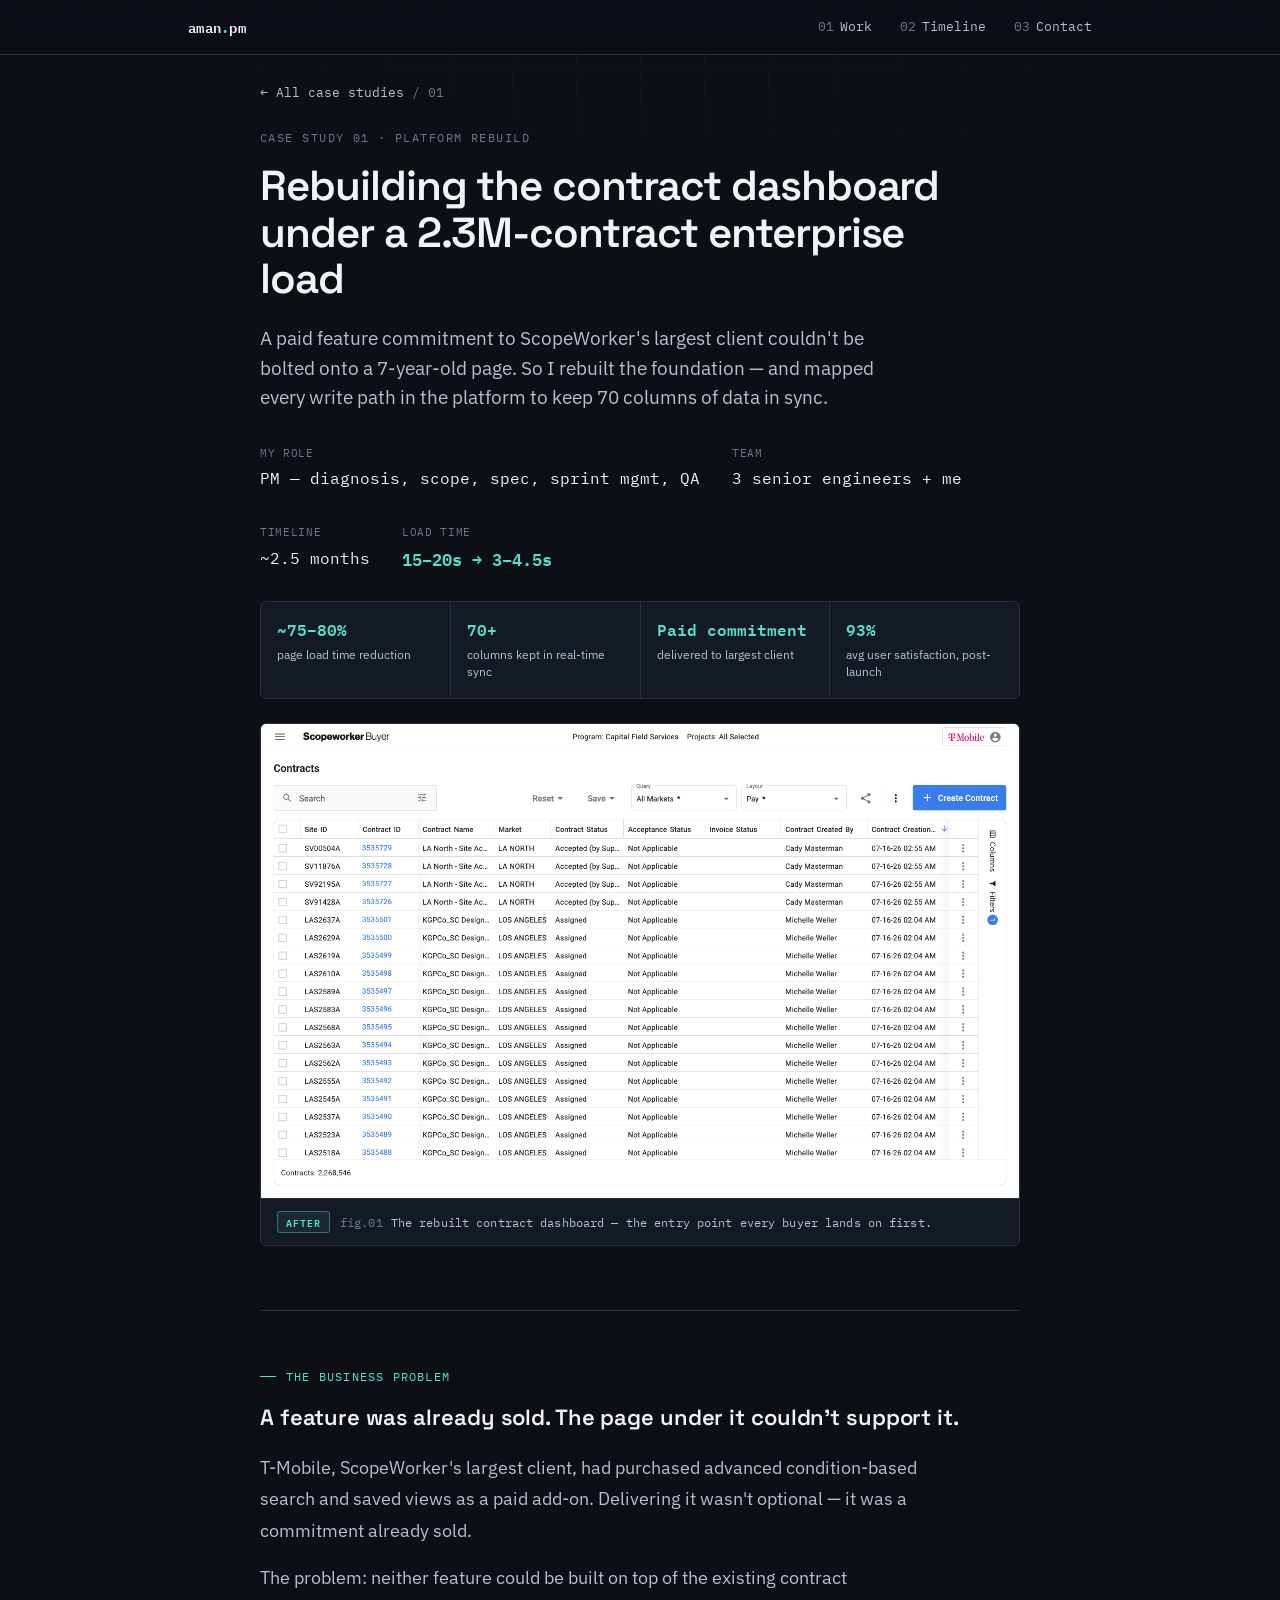
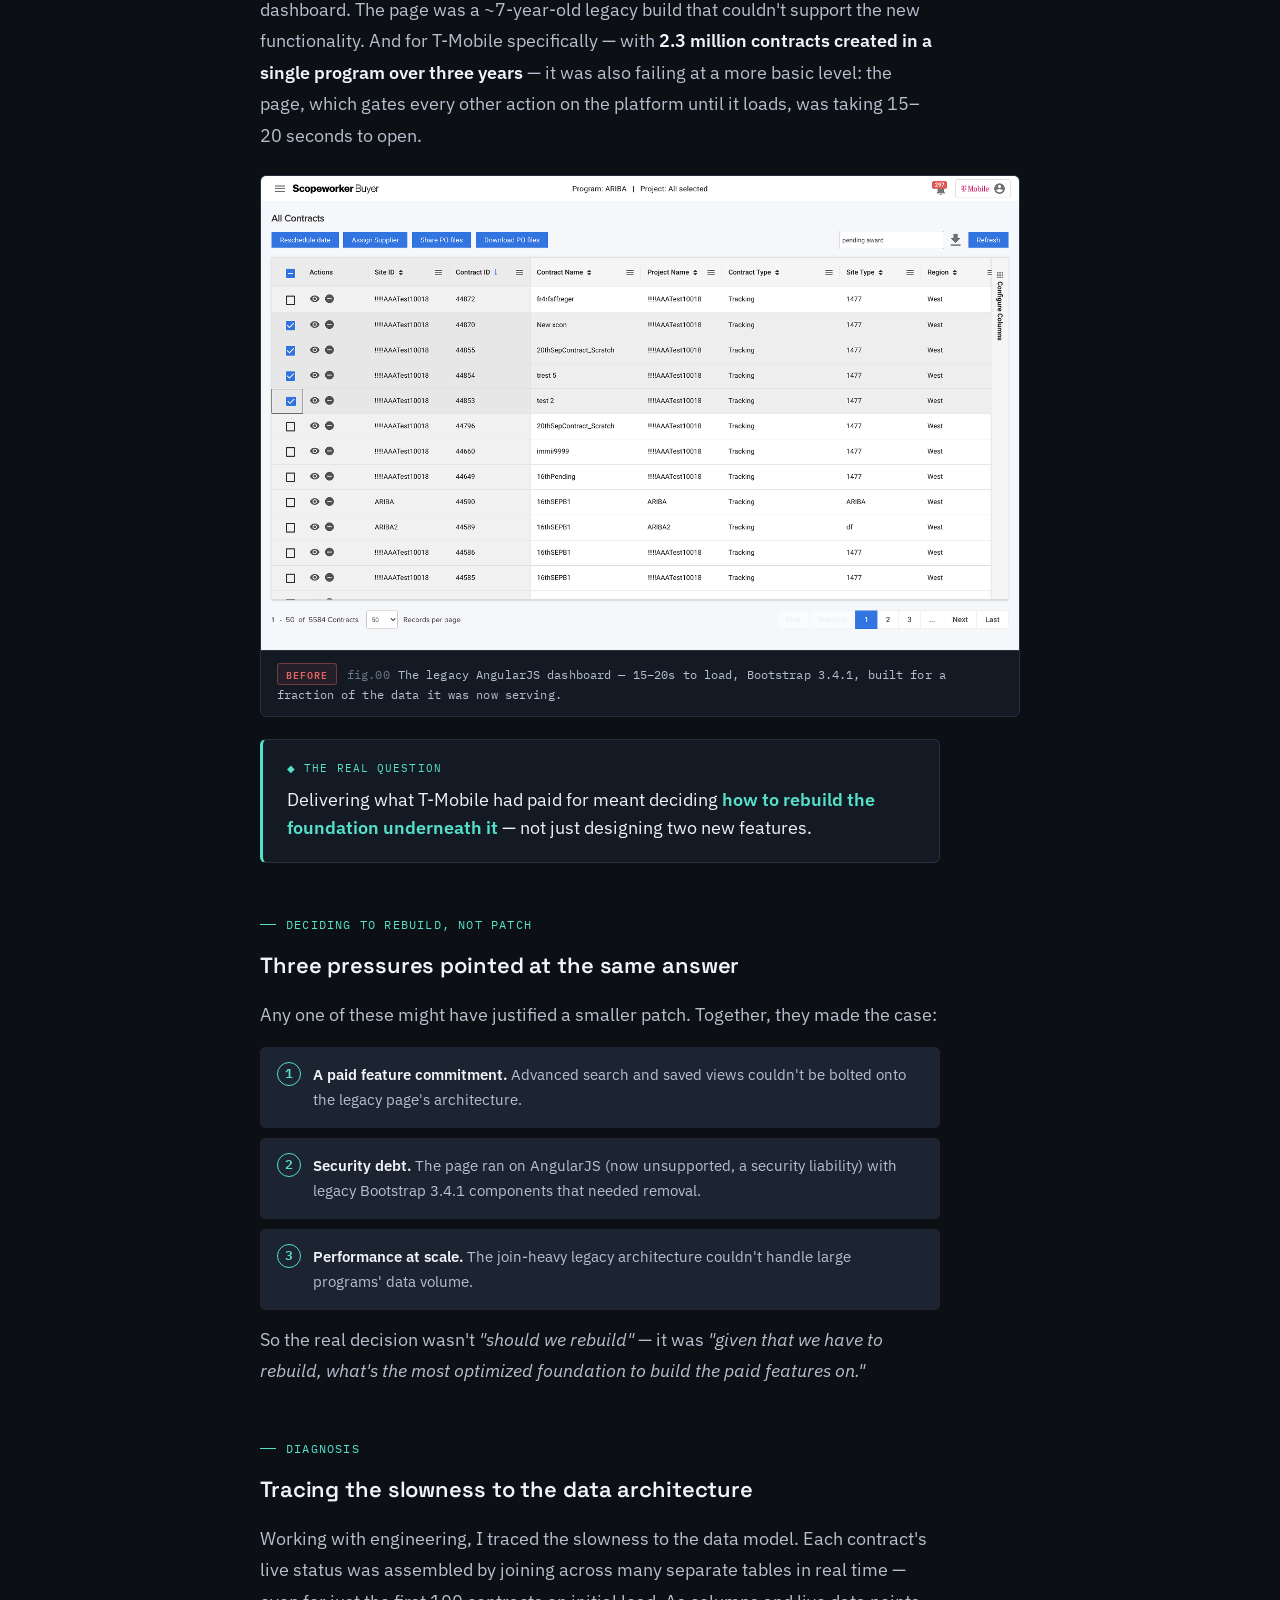
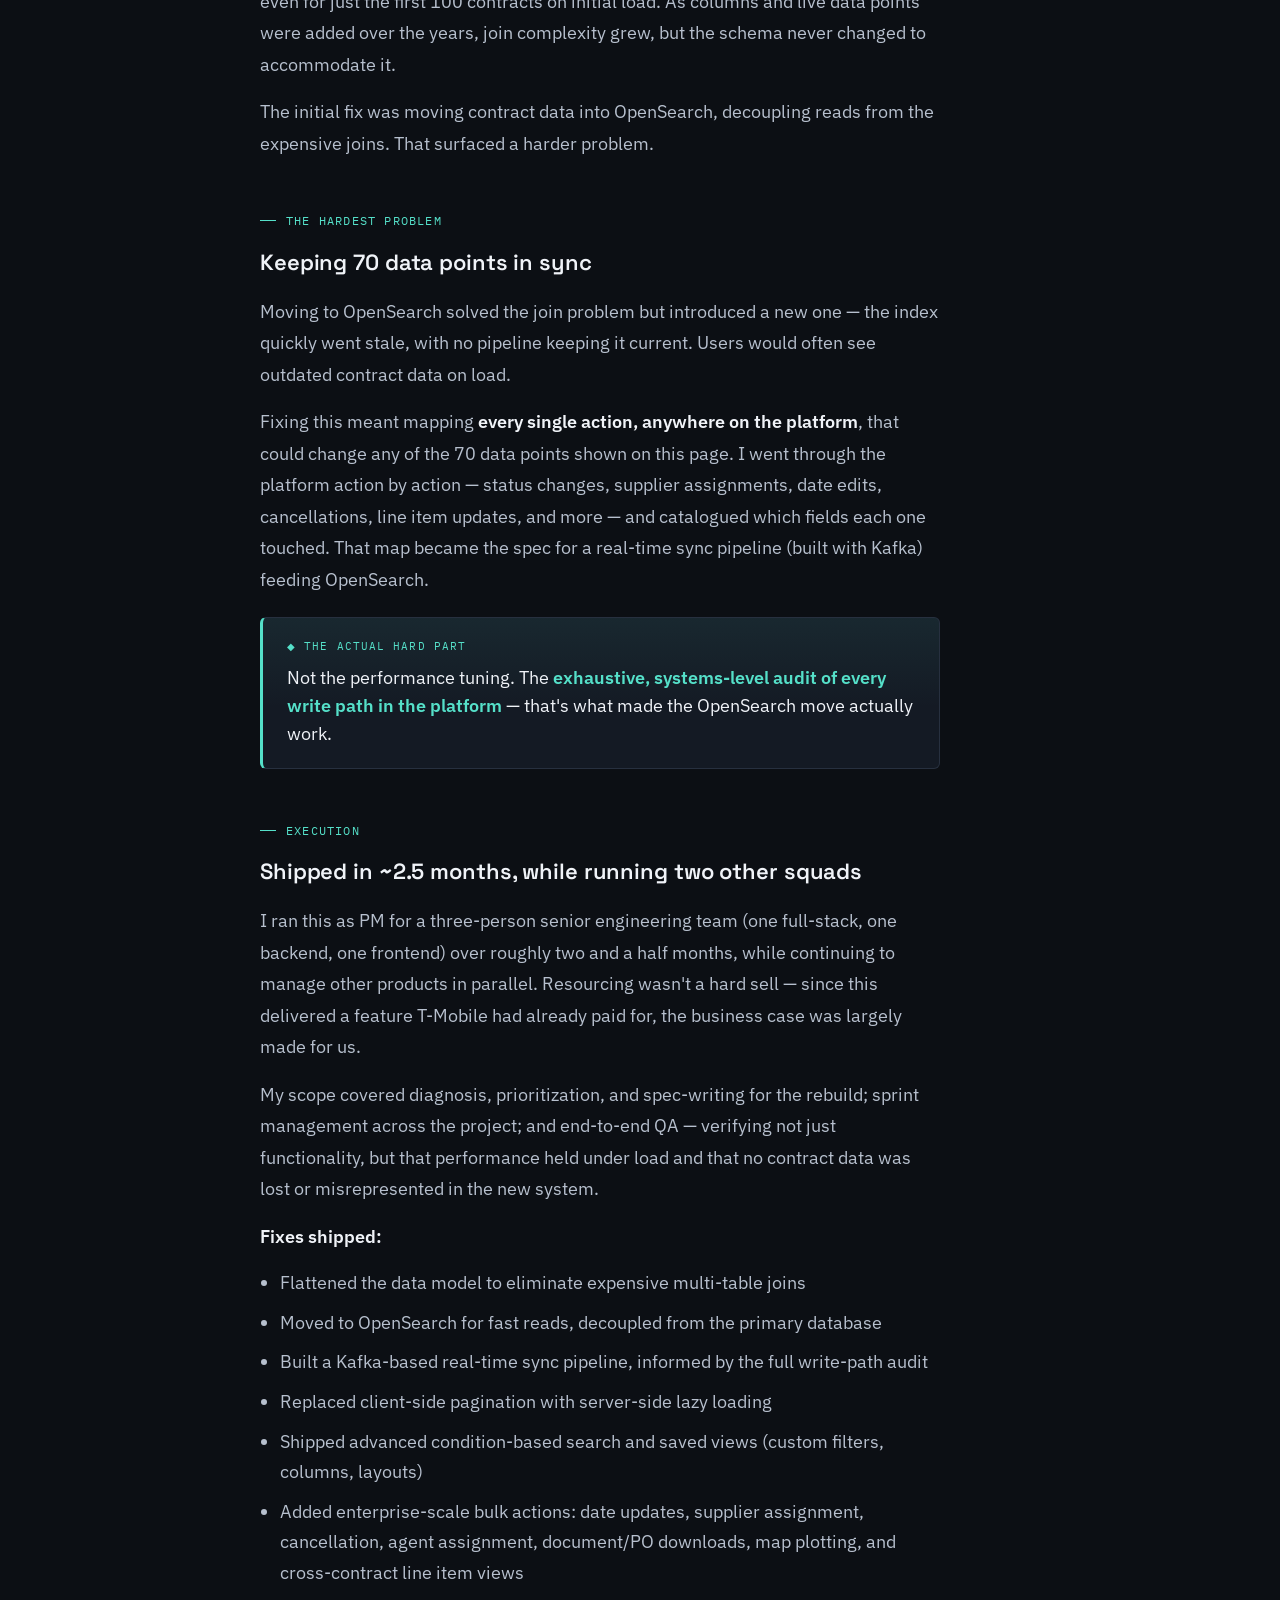
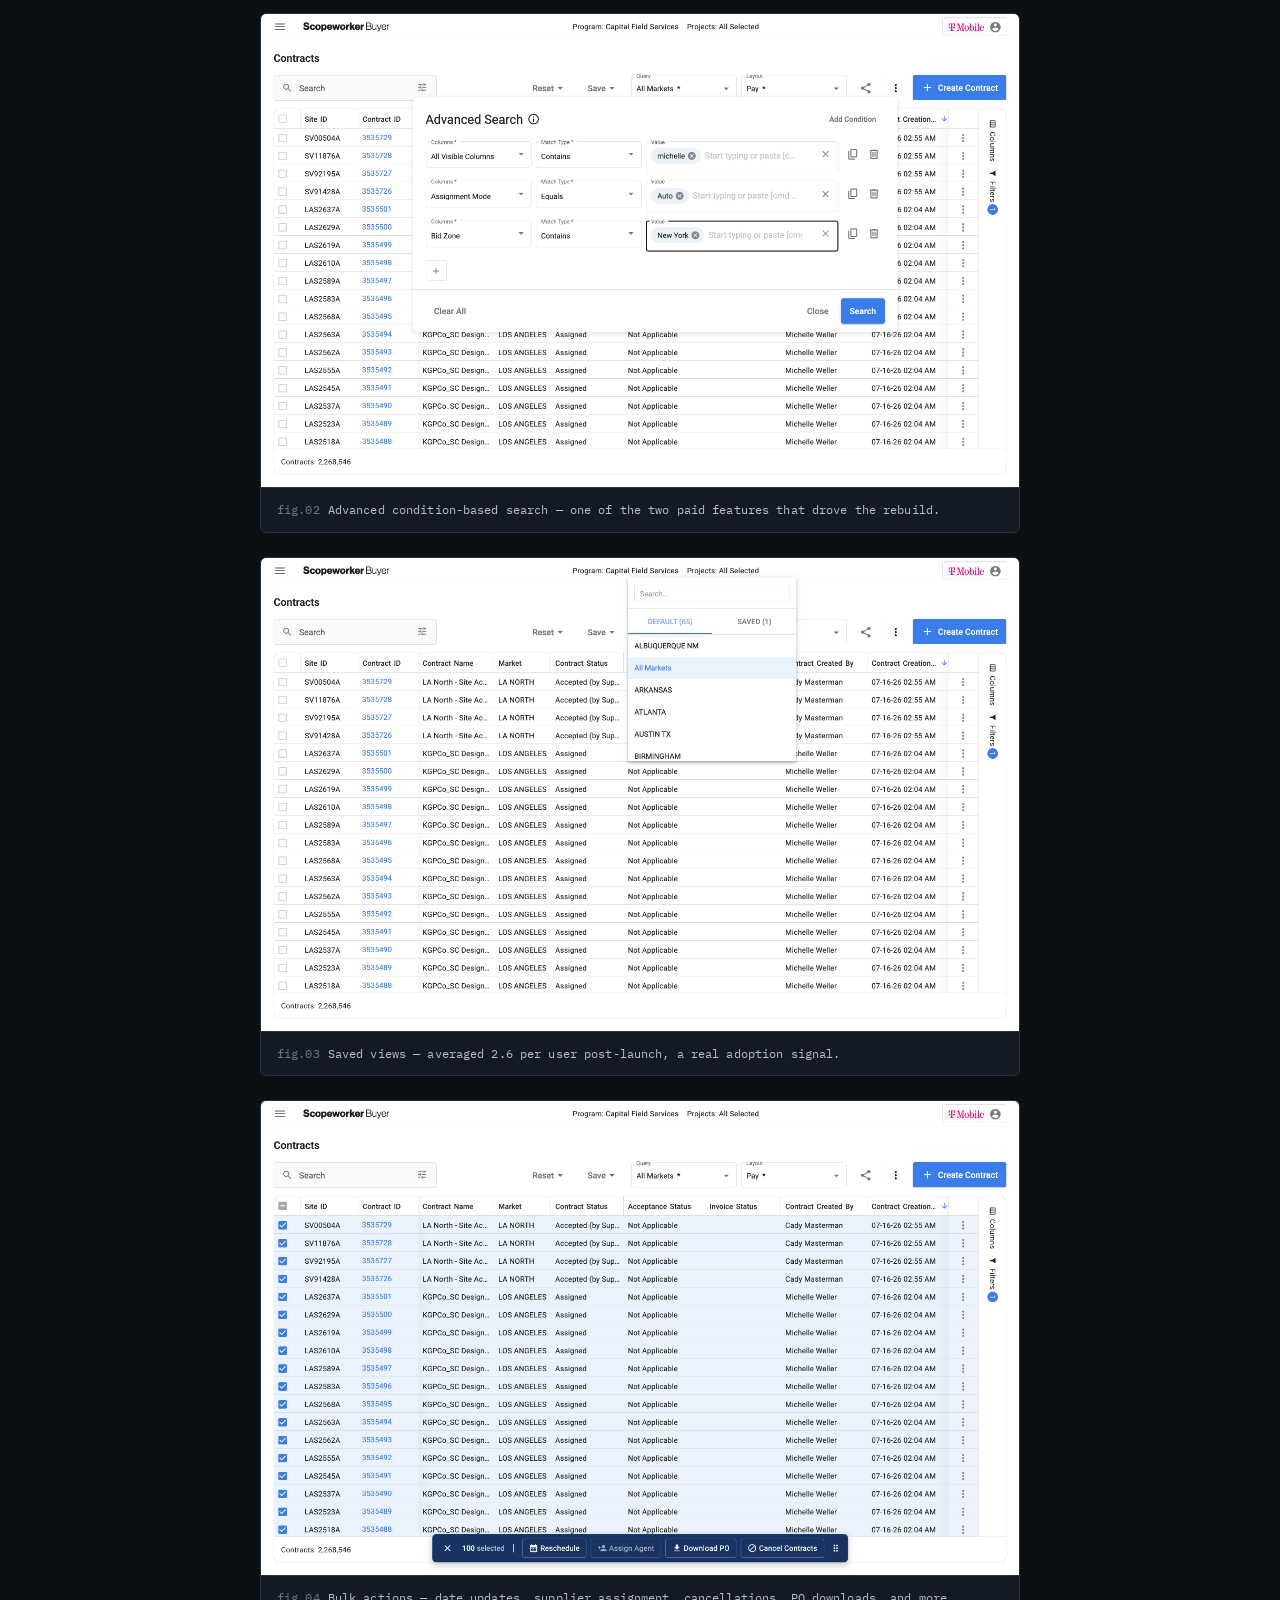
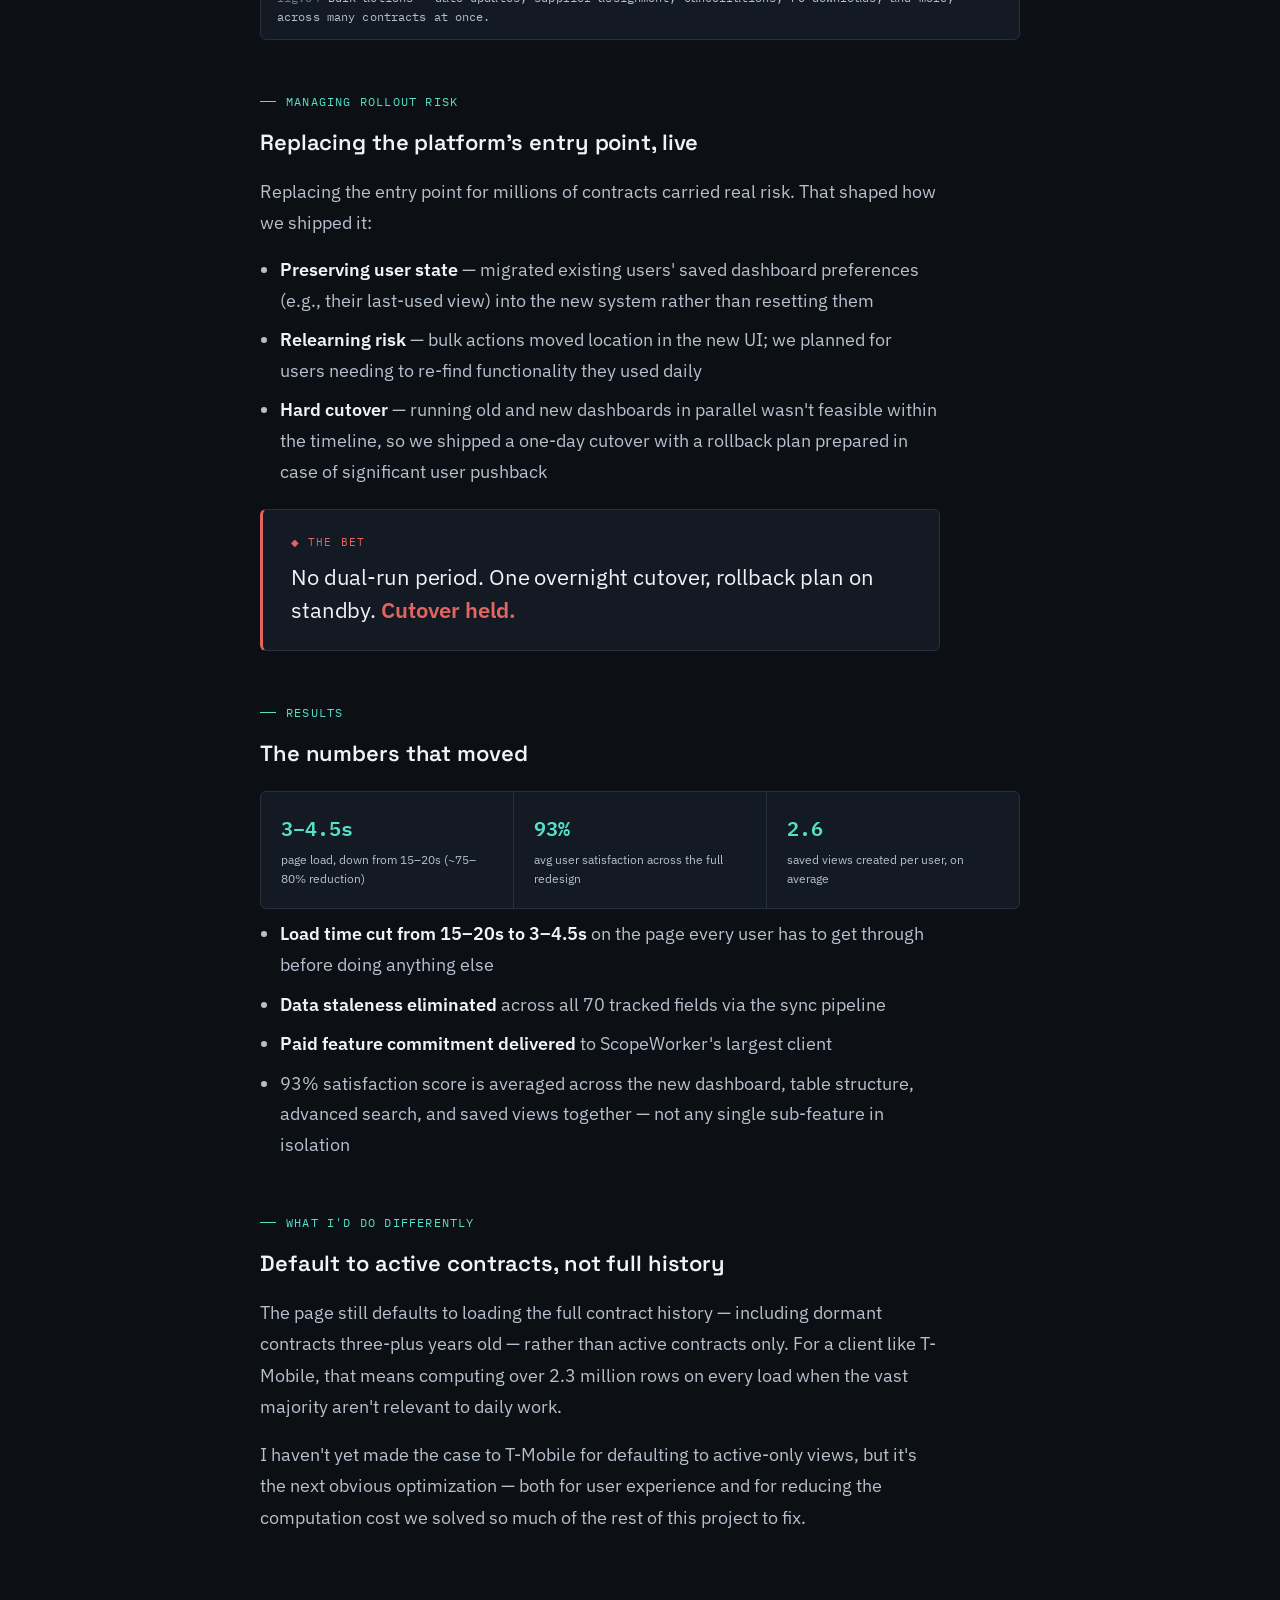
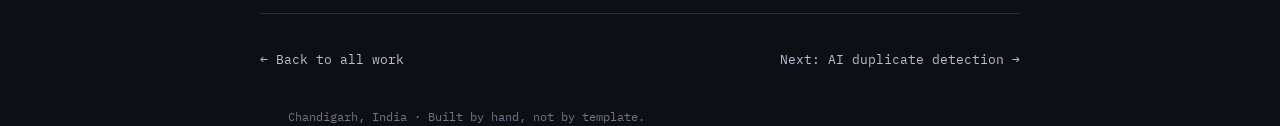
==== commit 2bf986d8: "Bump stylesheet cache-buster to v=9 styles.css changed in three commits (87bcbc9, 9629130, db84051) " ====
--- a/case-1.html
+++ b/case-1.html
@@ -7,7 +7,7 @@
 <link rel="preconnect" href="https://fonts.googleapis.com">
 <link rel="preconnect" href="https://fonts.gstatic.com" crossorigin>
 <link href="https://fonts.googleapis.com/css2?family=IBM+Plex+Mono:wght@400;500;600;700&family=IBM+Plex+Sans:wght@400;500;600;700&family=Space+Grotesk:wght@500;600;700&display=swap" rel="stylesheet">
-<link rel="stylesheet" href="styles.css?v=8">
+<link rel="stylesheet" href="styles.css?v=9">
 </head>
 <body>
 
@@ -16,9 +16,8 @@
     <a class="logo" href="index.html">aman<span>.</span>pm</a>
     <div class="nav-links">
       <a href="index.html#work"><span class="n">01</span>Work</a>
-      <a href="index.html#approach"><span class="n">02</span>Approach</a>
-      <a href="index.html#timeline"><span class="n">03</span>Timeline</a>
-      <a href="index.html#contact"><span class="n">04</span>Contact</a>
+      <a href="index.html#timeline"><span class="n">02</span>Timeline</a>
+      <a href="index.html#contact"><span class="n">03</span>Contact</a>
     </div>
   </div>
 </nav>
@@ -29,7 +28,7 @@
 
 <header class="case-hero wrap-narrow">
   <div class="eyebrow">Case study 01 · Platform rebuild</div>
-  <h1>When patching isn't an option: rebuilding the foundation</h1>
+  <h1>Rebuilding the contract dashboard under a 2.3M-contract enterprise load</h1>
   <p class="dek">A paid feature commitment to ScopeWorker's largest client couldn't be bolted onto a 7-year-old page. So I rebuilt the foundation — and mapped every write path in the platform to keep 70 columns of data in sync.</p>
 
   <div class="case-meta">
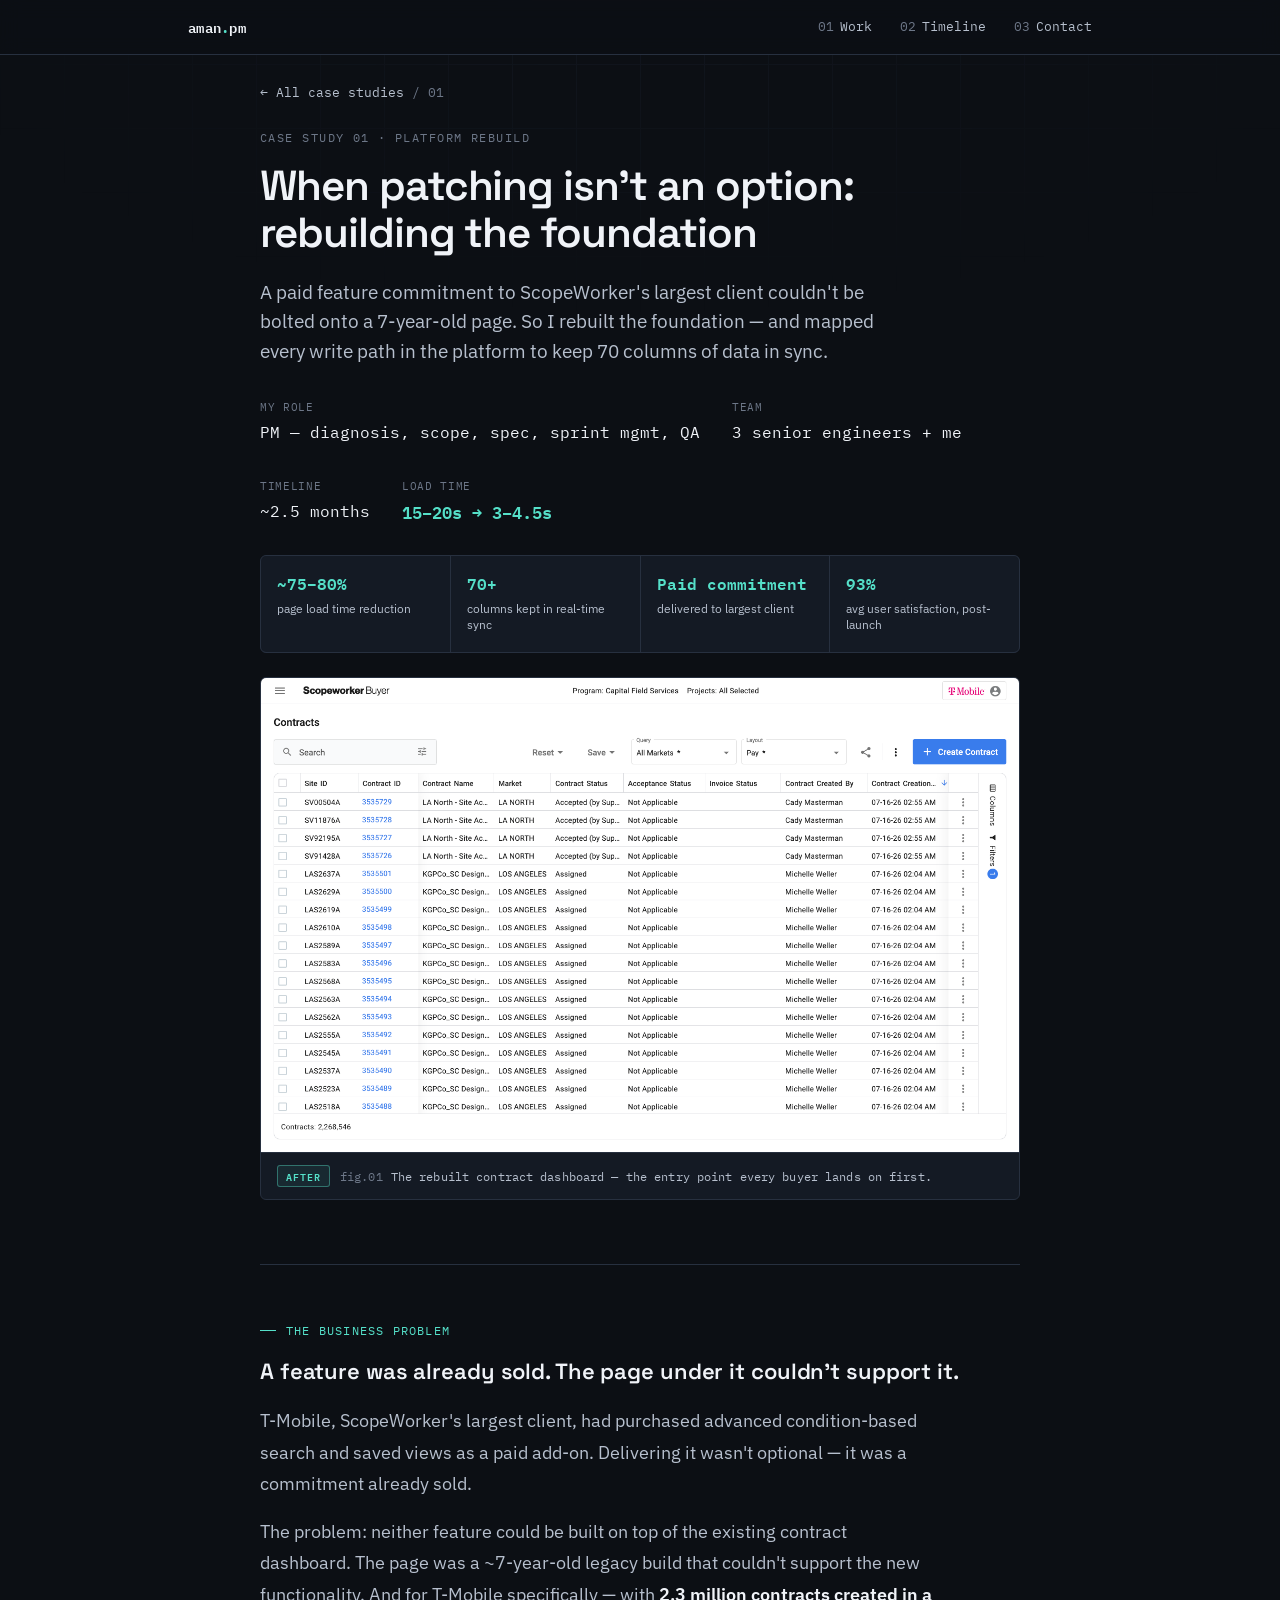
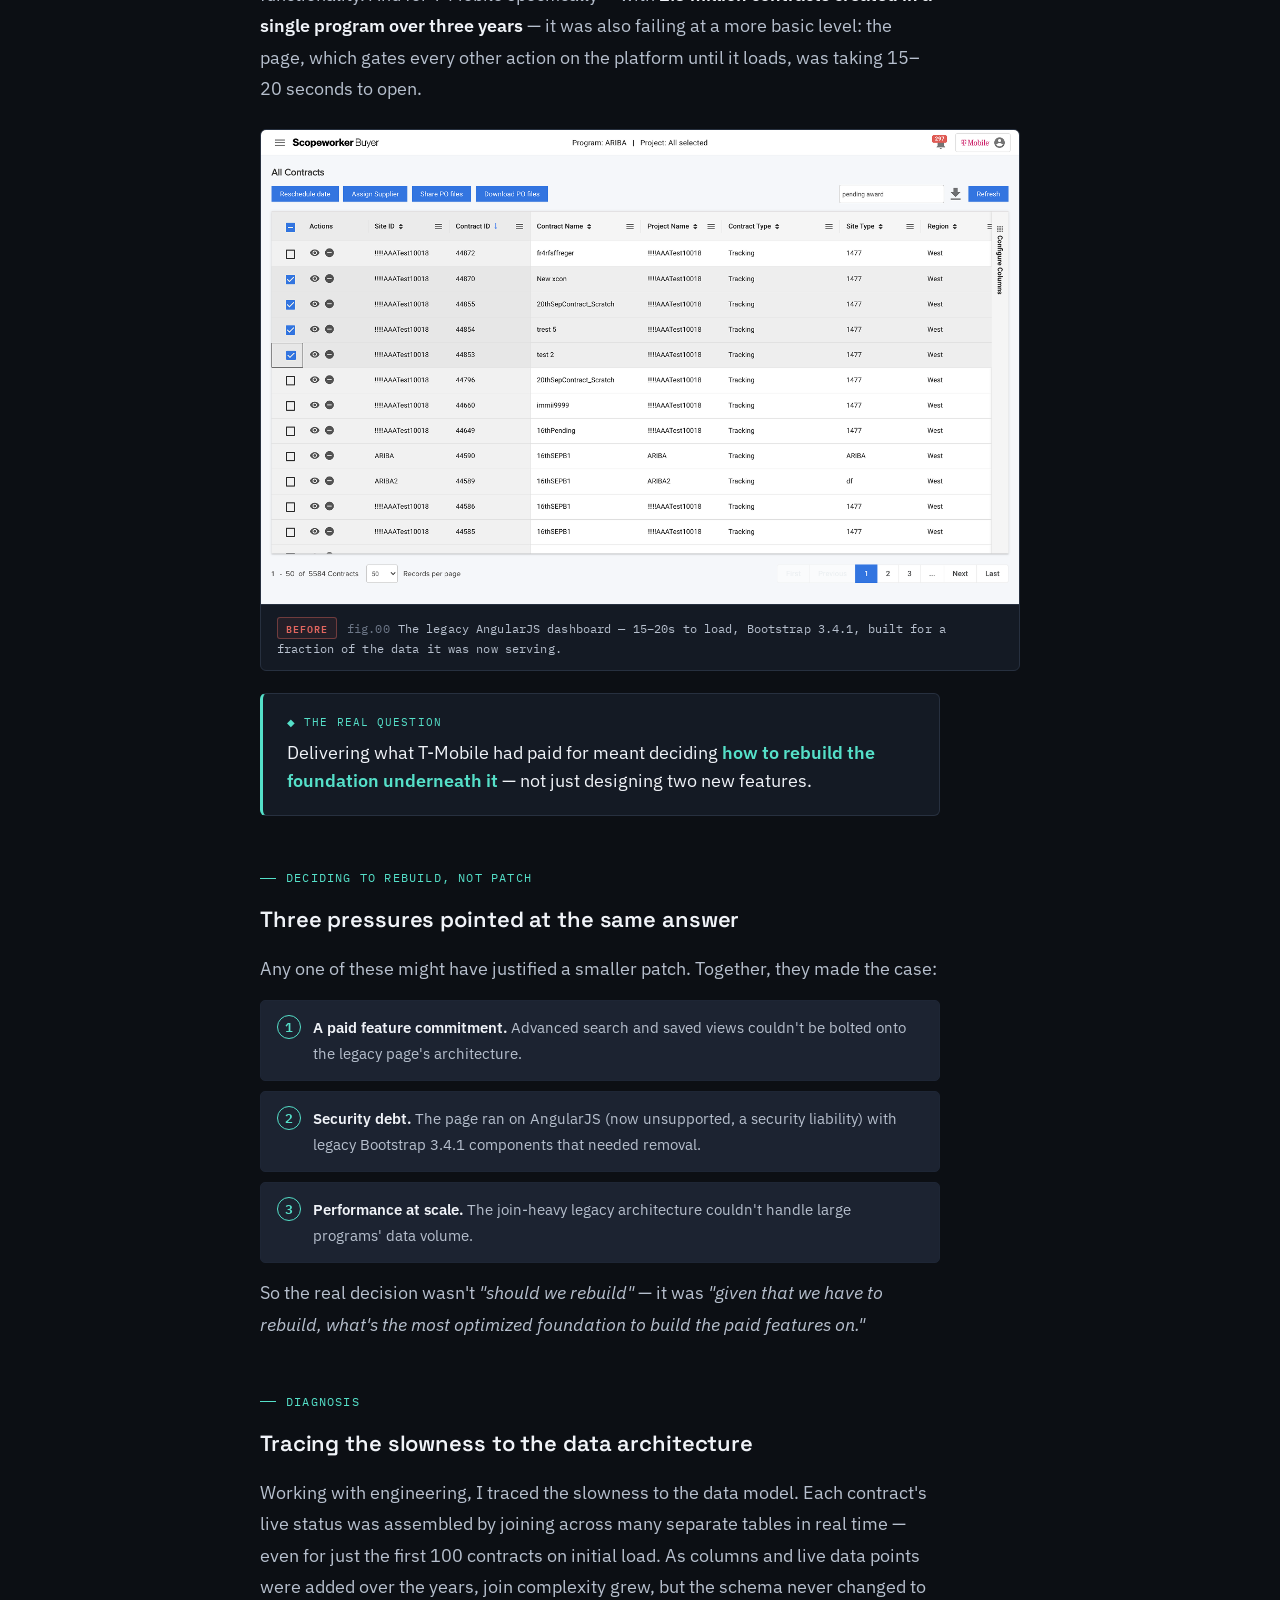
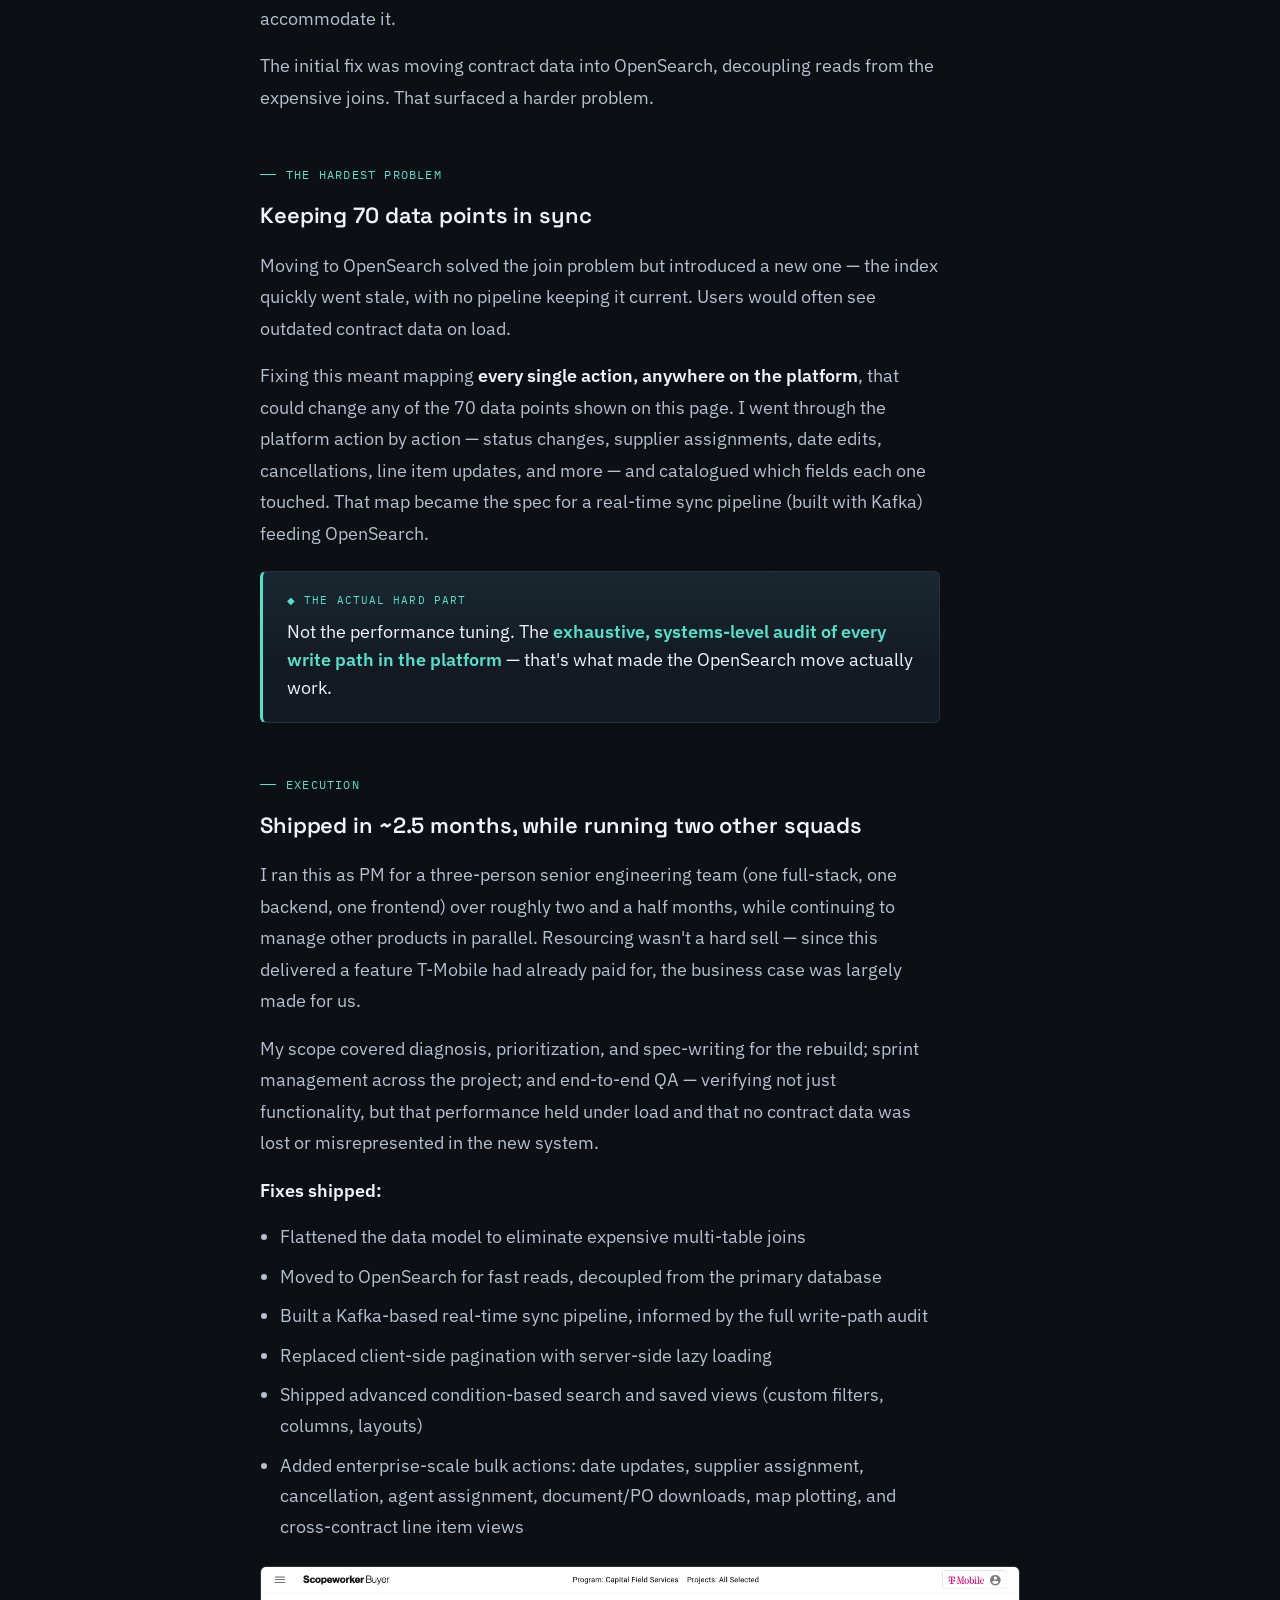
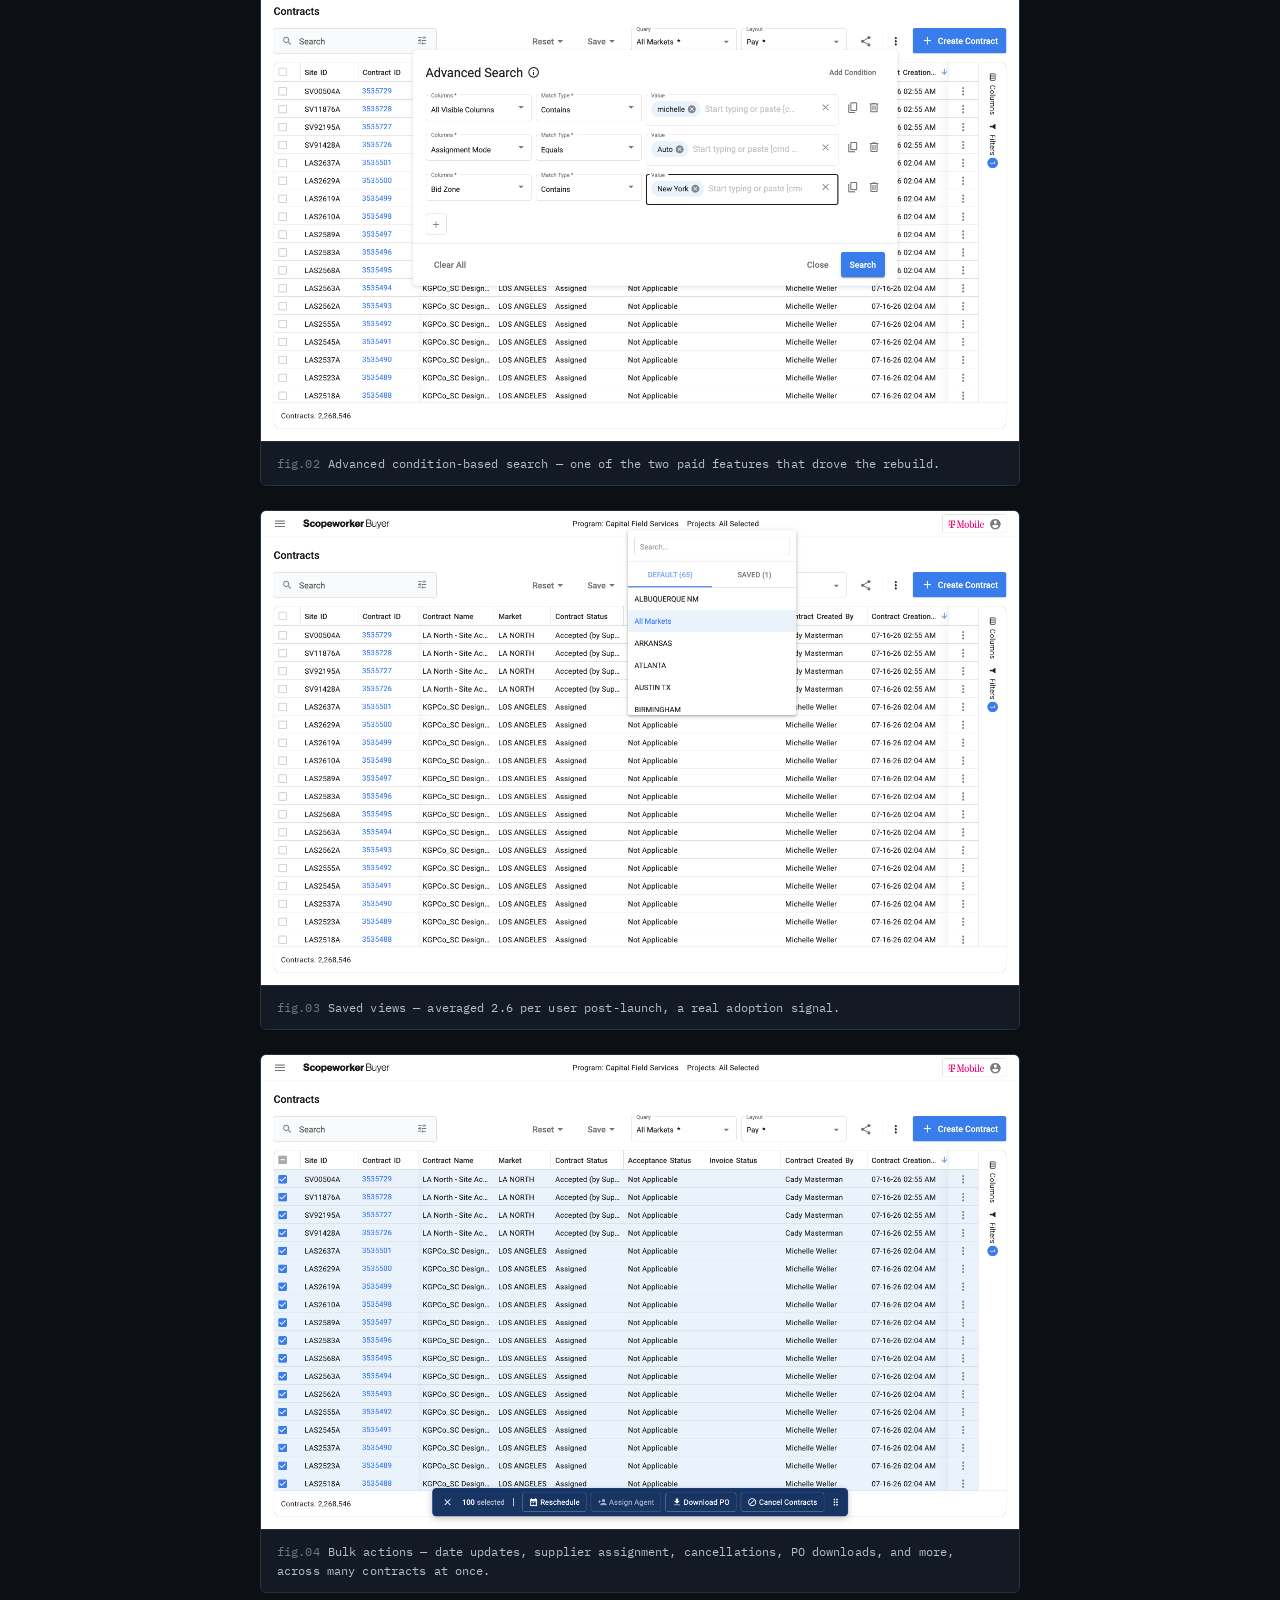
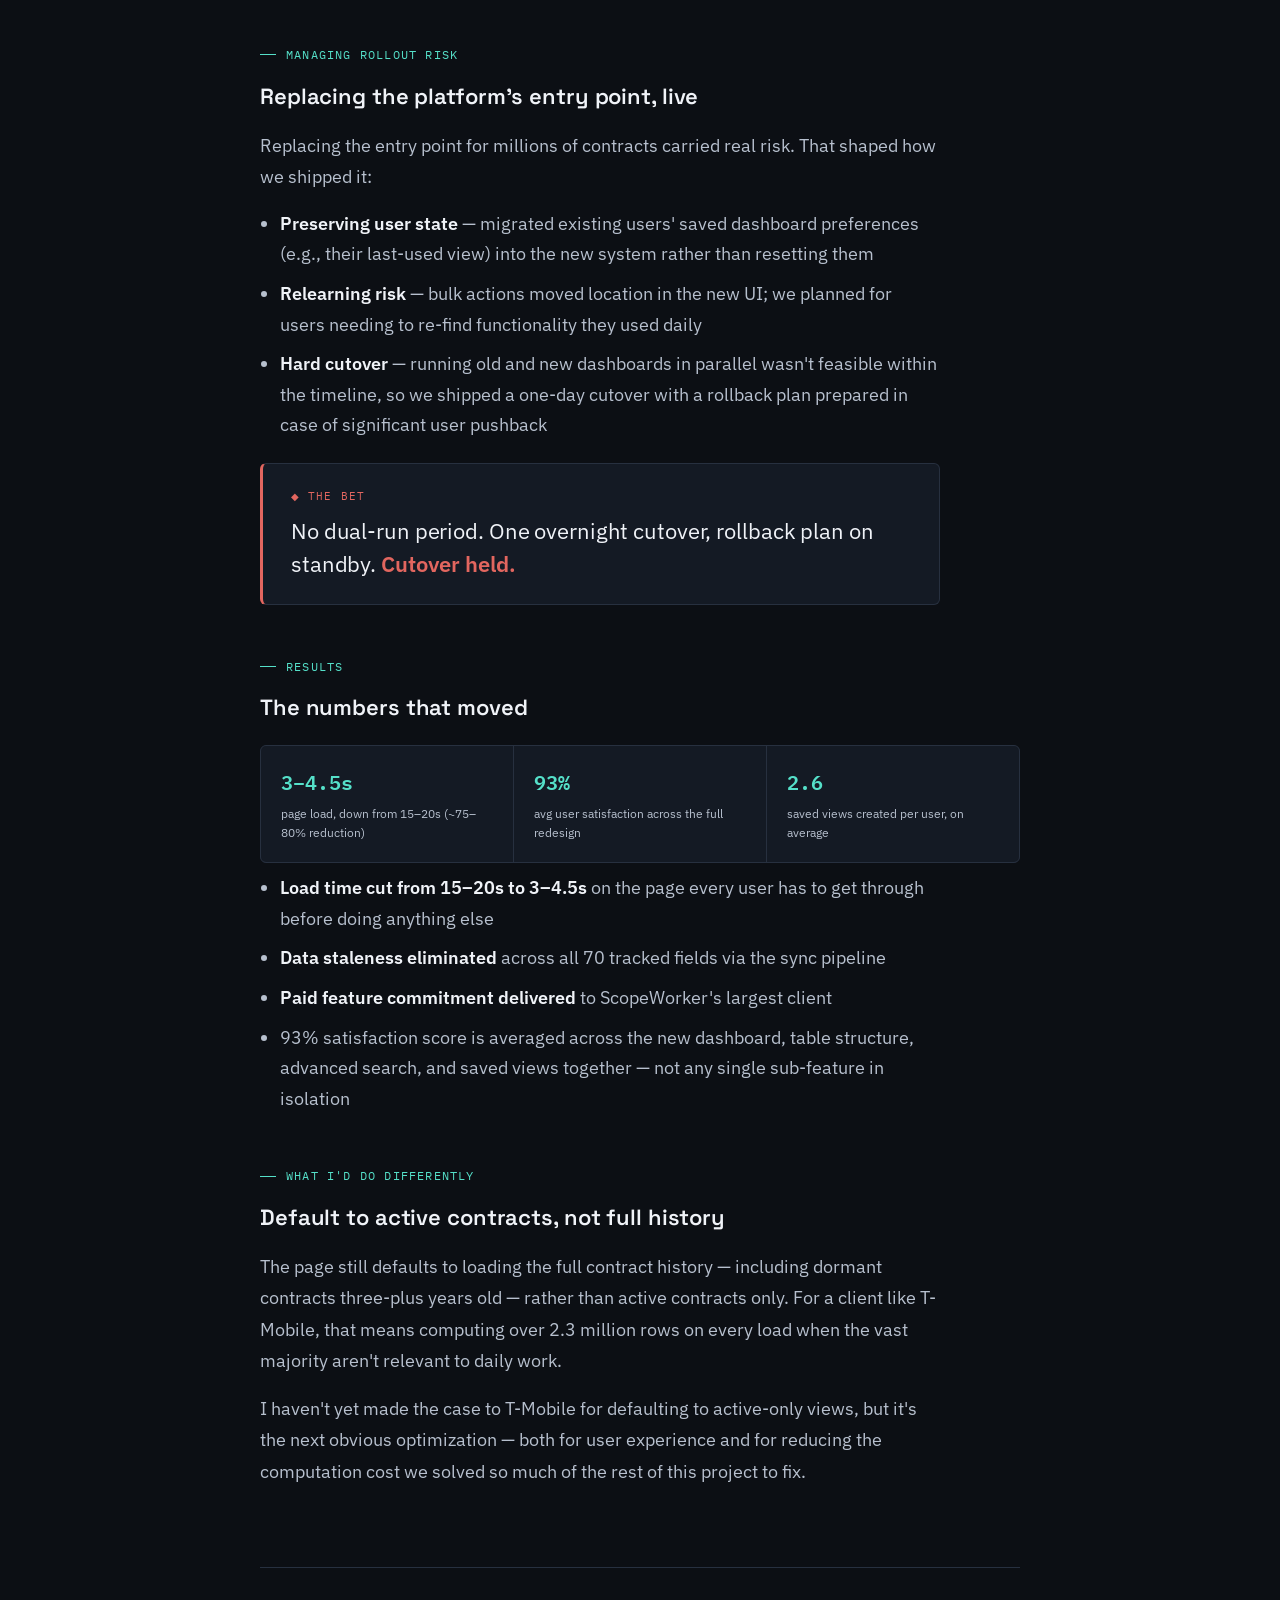
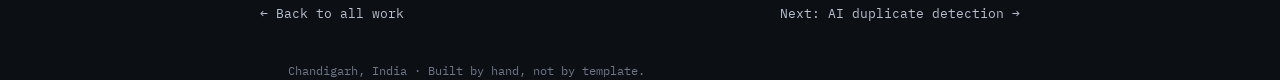
==== commit f4cffcdd: "Merge main; combine cases 06+07 into one case study - Merge main's redesigned homepage and corrected" ====
--- a/case-1.html
+++ b/case-1.html
@@ -28,7 +28,7 @@
 
 <header class="case-hero wrap-narrow">
   <div class="eyebrow">Case study 01 · Platform rebuild</div>
-  <h1>Rebuilding the contract dashboard under a 2.3M-contract enterprise load</h1>
+  <h1>When patching isn't an option: rebuilding the foundation</h1>
   <p class="dek">A paid feature commitment to ScopeWorker's largest client couldn't be bolted onto a 7-year-old page. So I rebuilt the foundation — and mapped every write path in the platform to keep 70 columns of data in sync.</p>
 
   <div class="case-meta">
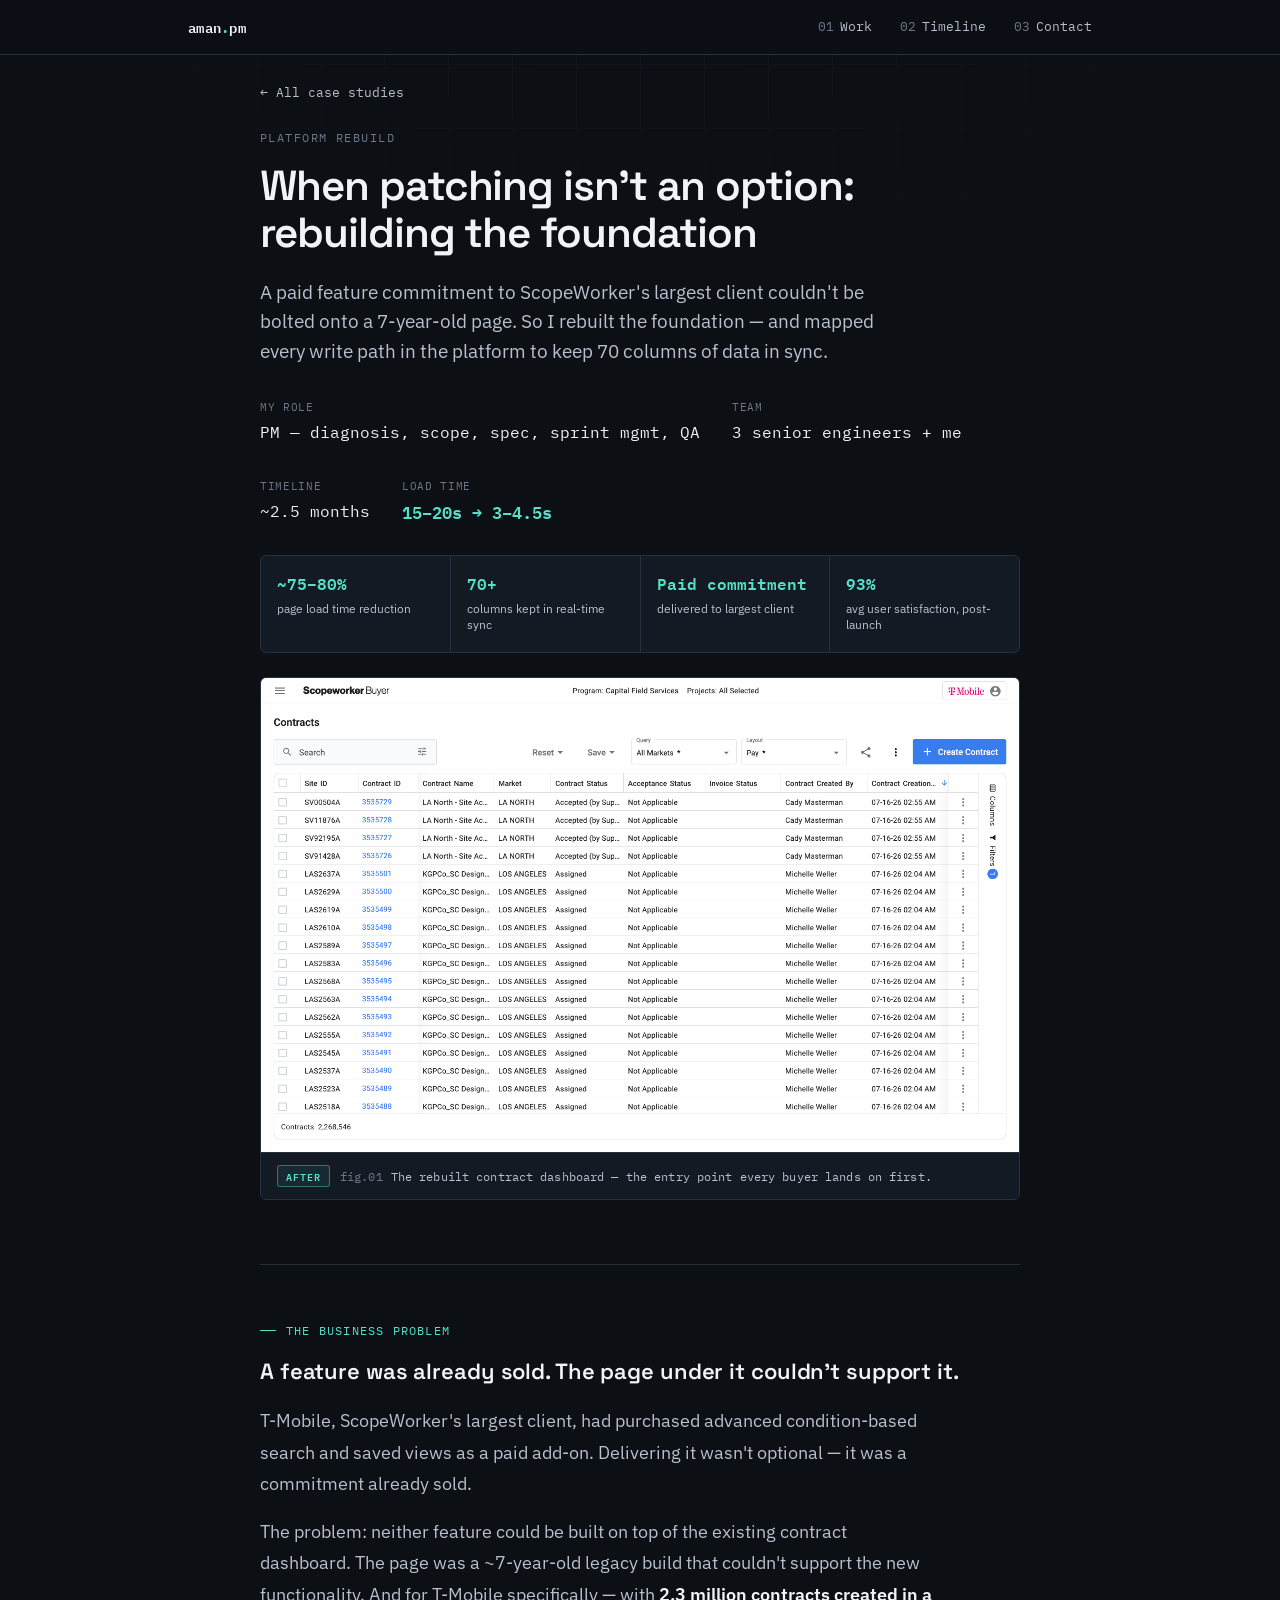
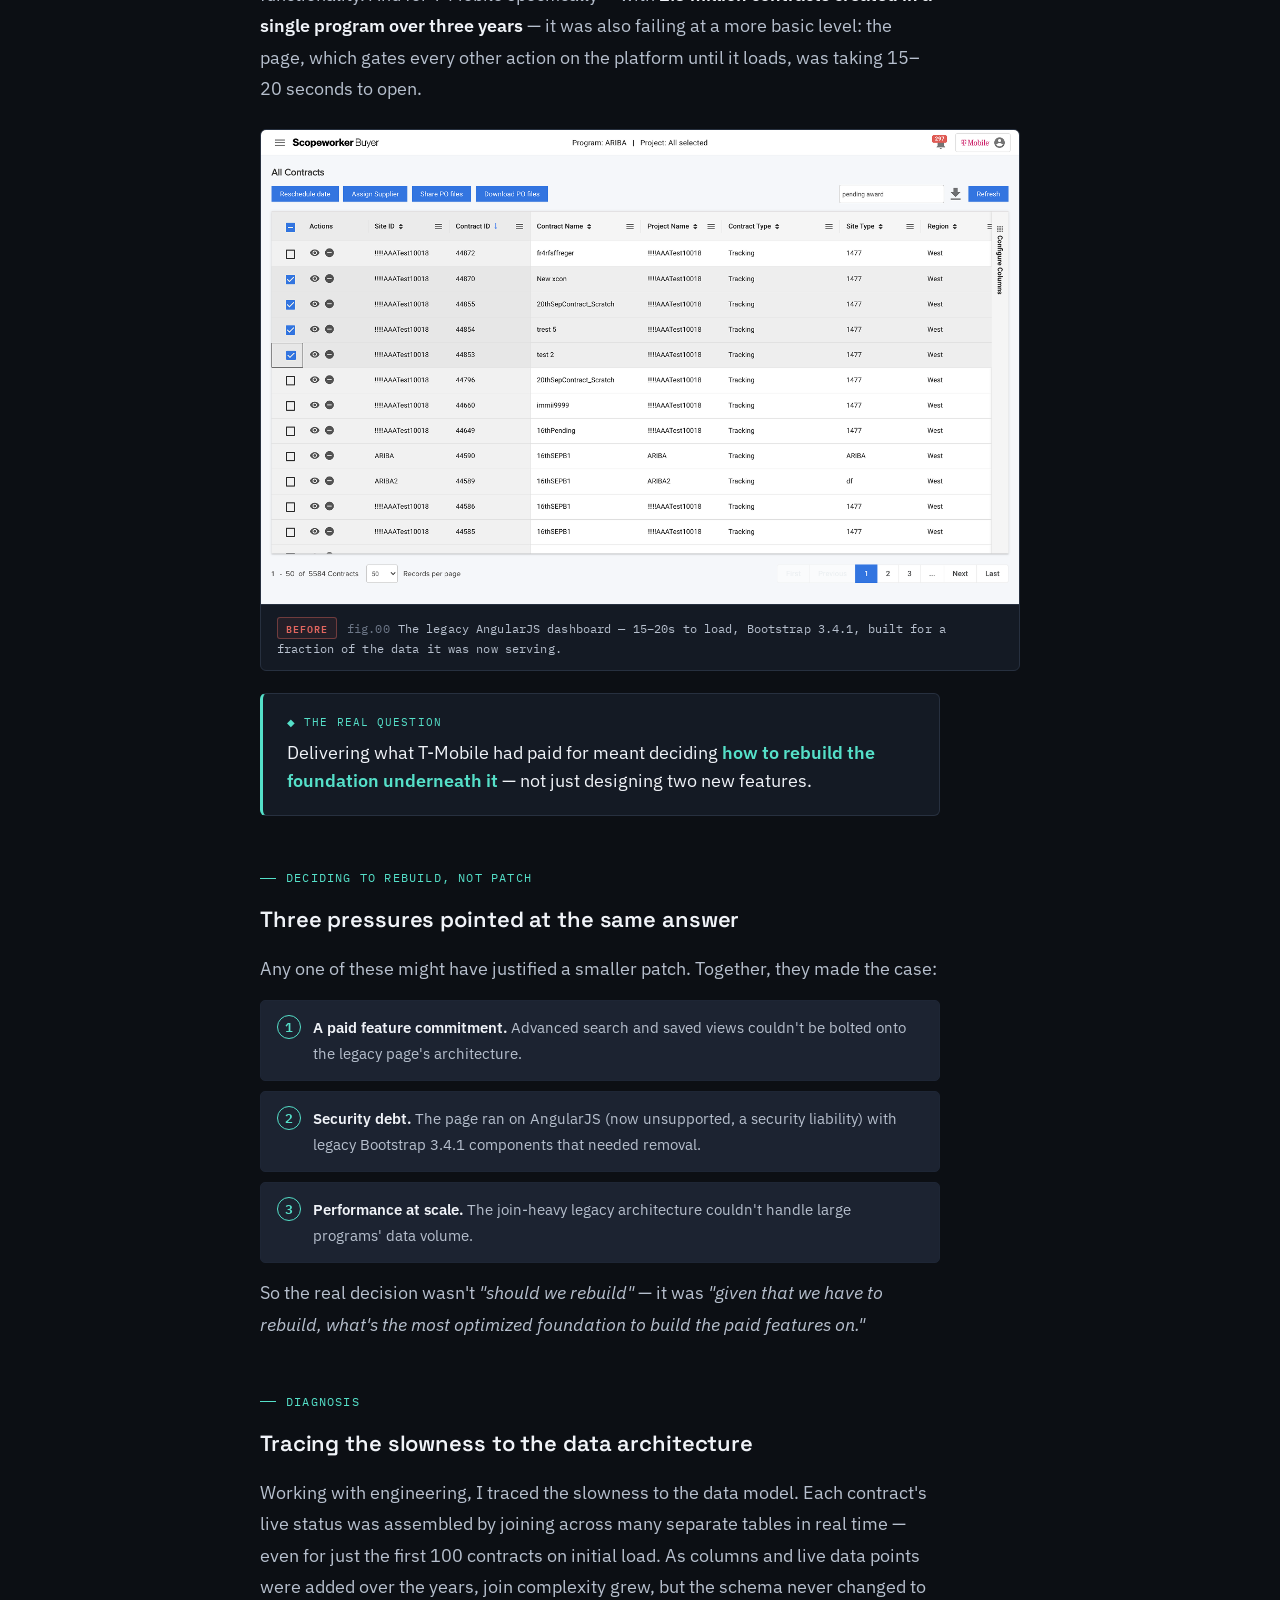
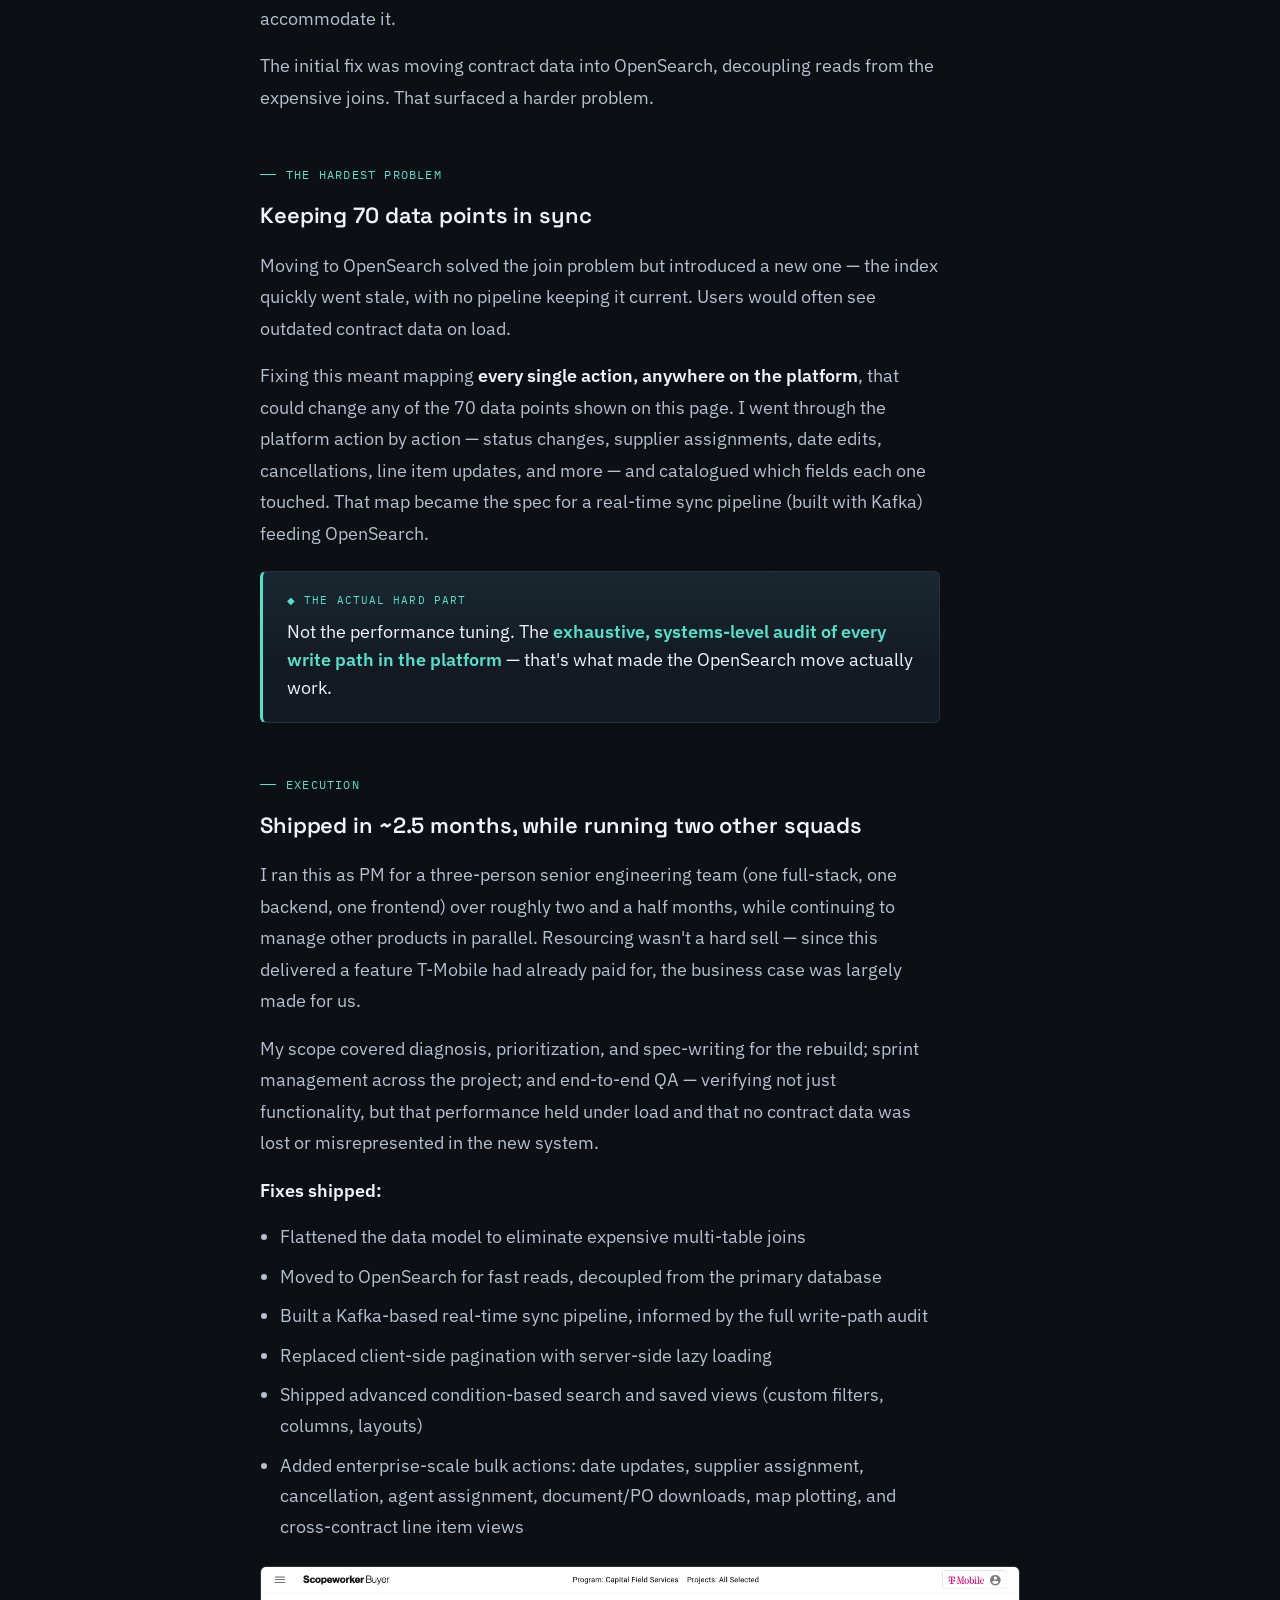
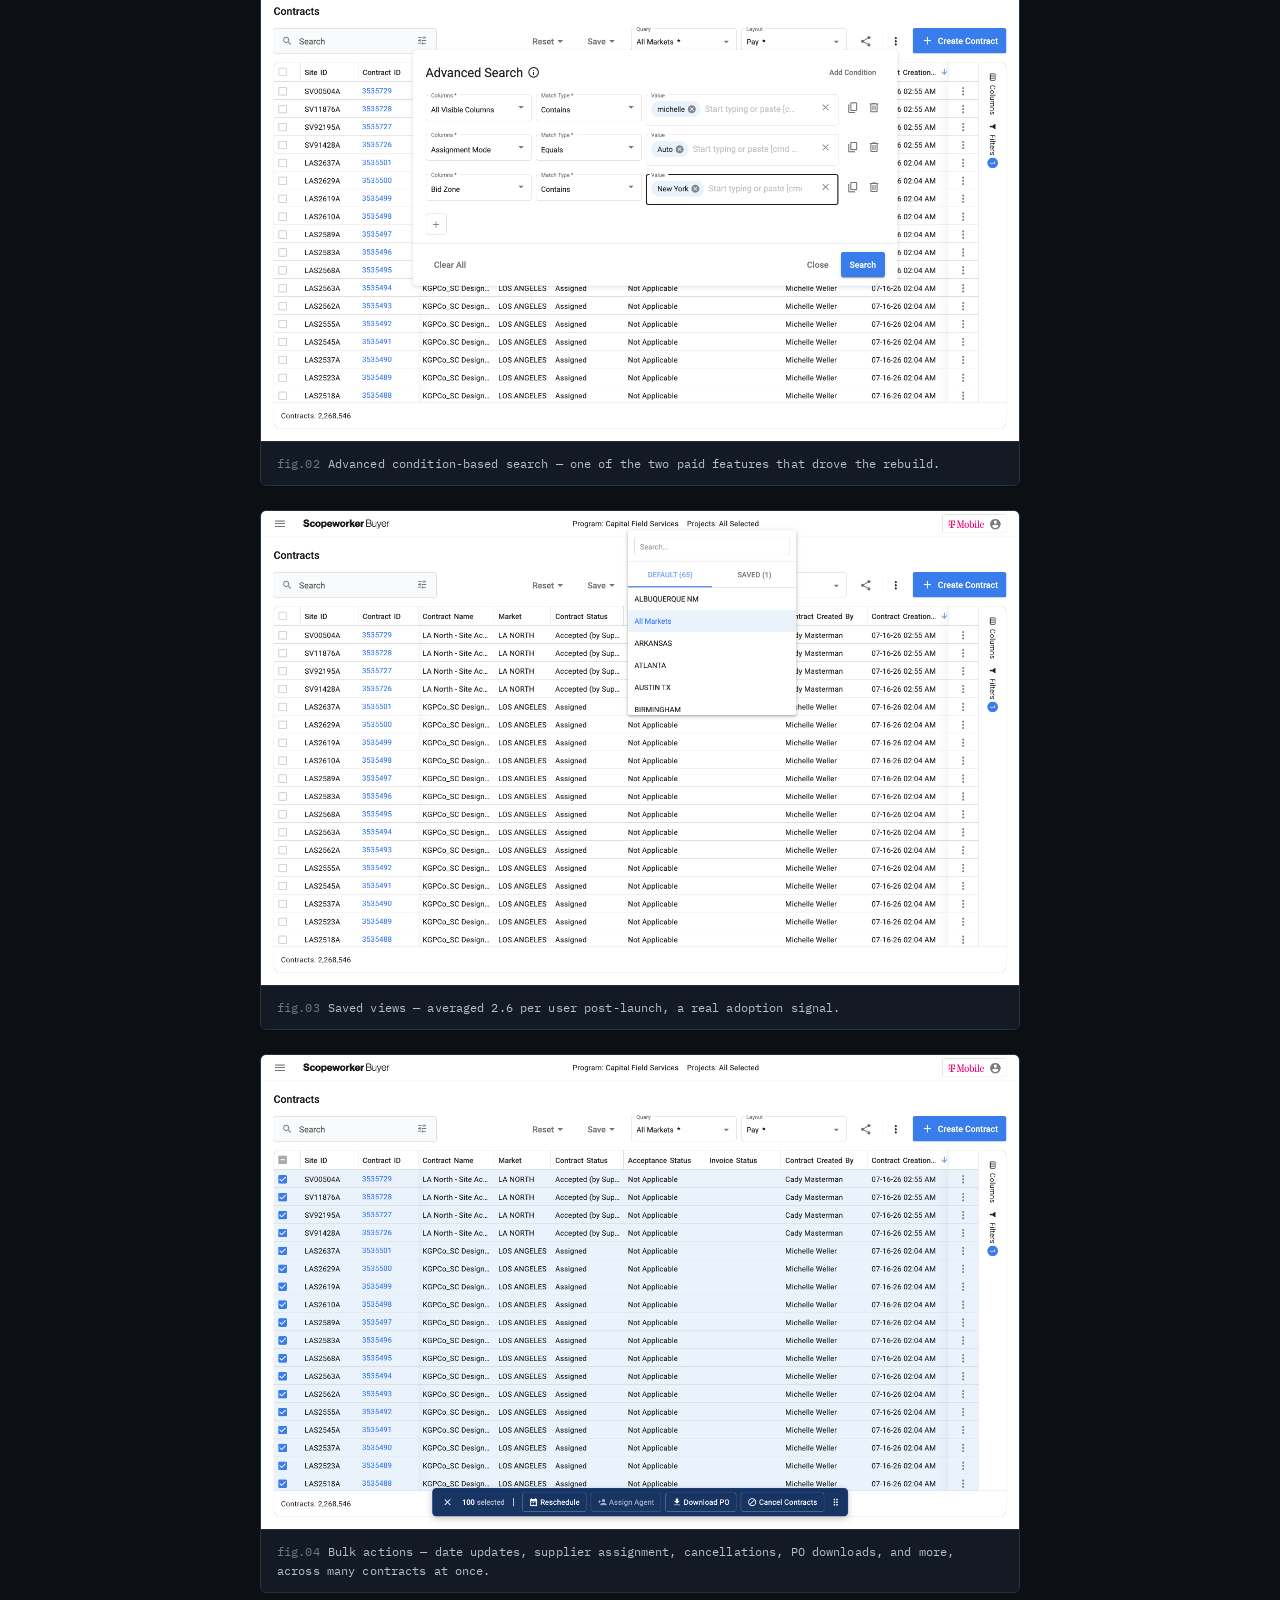
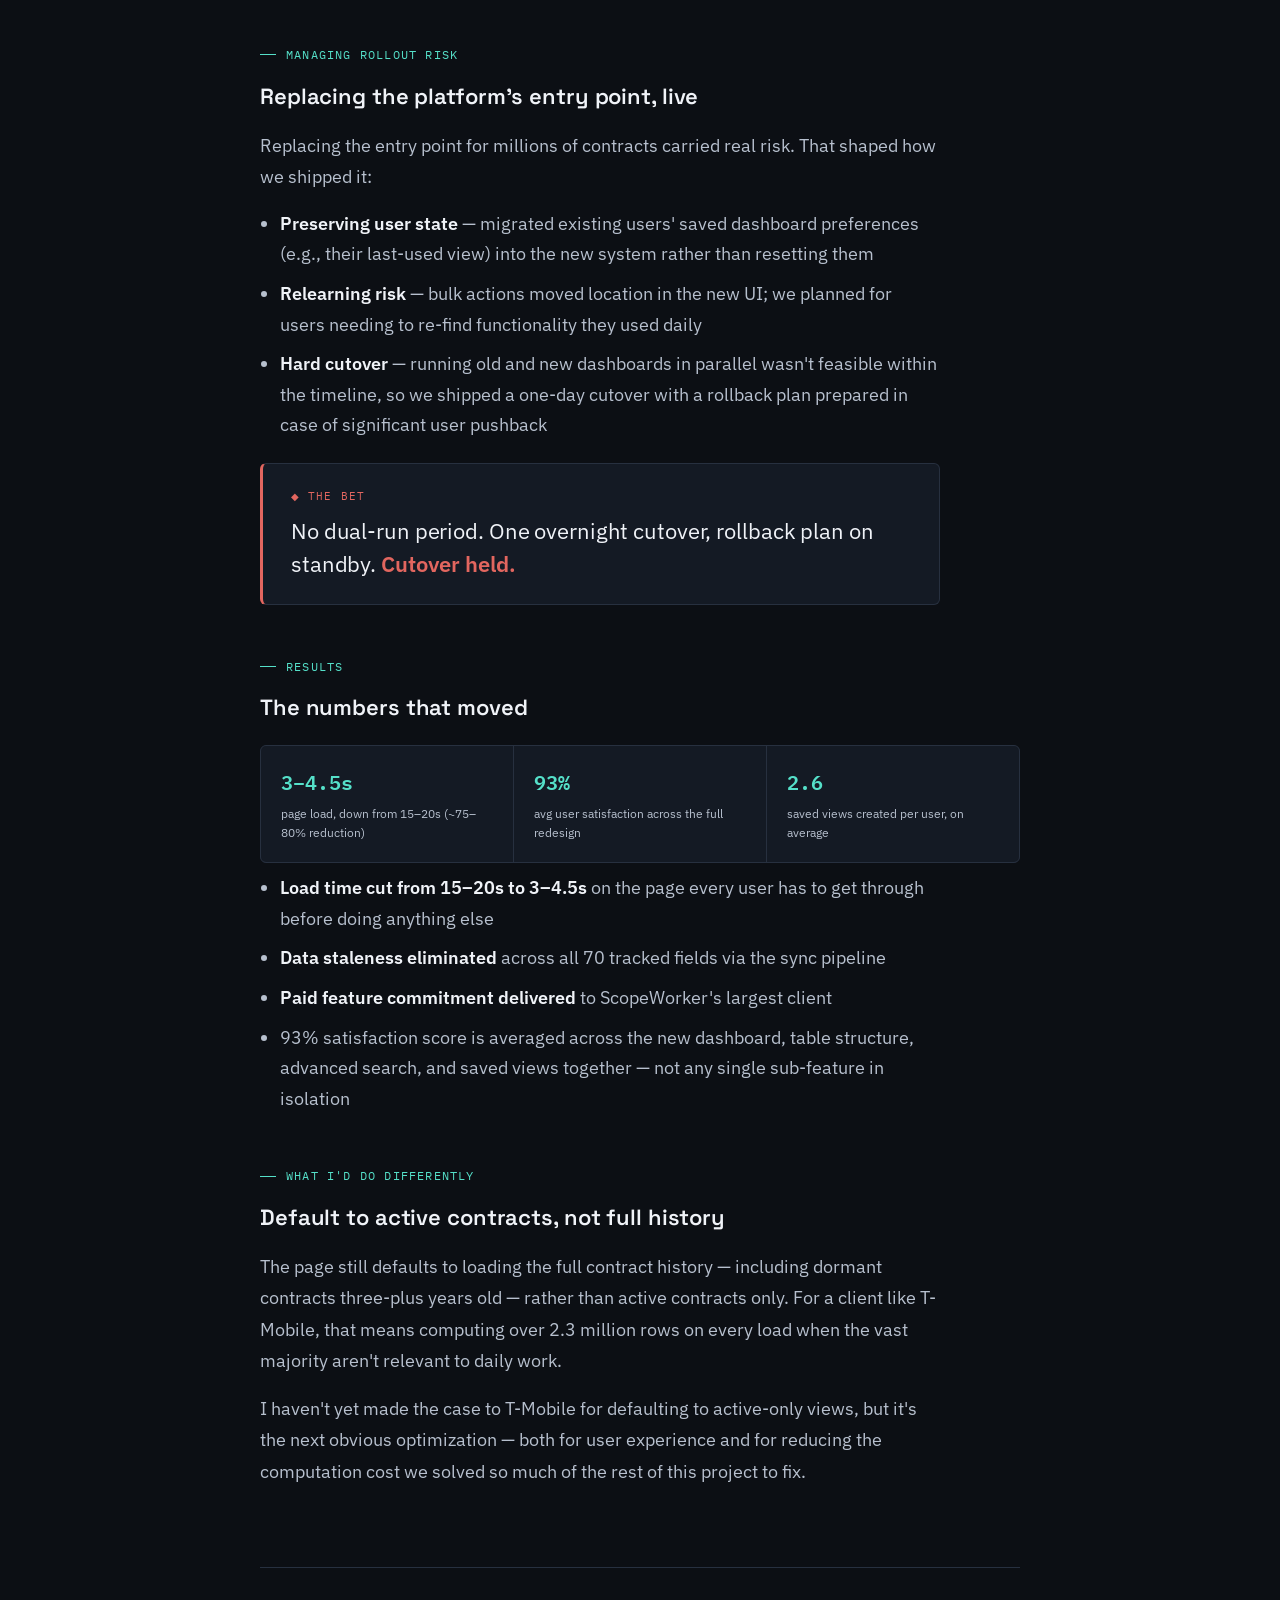
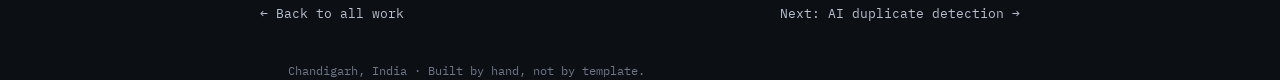
==== commit 79c76443: "Remove case-study numbers from eyebrows, breadcrumbs, and homepage tiles Drop the 'Case study NN ·' " ====
--- a/case-1.html
+++ b/case-1.html
@@ -23,11 +23,11 @@
 </nav>
 
 <div class="wrap-narrow breadcrumb">
-  <a href="index.html">← All case studies</a> / 01
+  <a href="index.html">← All case studies</a>
 </div>
 
 <header class="case-hero wrap-narrow">
-  <div class="eyebrow">Case study 01 · Platform rebuild</div>
+  <div class="eyebrow">Platform rebuild</div>
   <h1>When patching isn't an option: rebuilding the foundation</h1>
   <p class="dek">A paid feature commitment to ScopeWorker's largest client couldn't be bolted onto a 7-year-old page. So I rebuilt the foundation — and mapped every write path in the platform to keep 70 columns of data in sync.</p>
 
--- a/styles.css
+++ b/styles.css
@@ -131,7 +131,7 @@
   box-shadow:0 12px 30px rgba(0,0,0,0.22);
 }
 .case-top{
-  display:flex; align-items:center; justify-content:space-between;
+  display:flex; align-items:center; justify-content:flex-end;
   margin-bottom:16px;
 }
 .case-num{font-family:var(--mono); color:var(--text-faint); font-size:13px;}
@@ -191,7 +191,7 @@
   border-radius:10px; overflow:hidden;
 }
 .case-row{
-  display:grid; grid-template-columns:44px 1fr auto 22px;
+  display:grid; grid-template-columns:1fr auto 22px;
   align-items:center; gap:16px;
   background:var(--surface); padding:18px 22px;
   transition:background 0.18s ease;
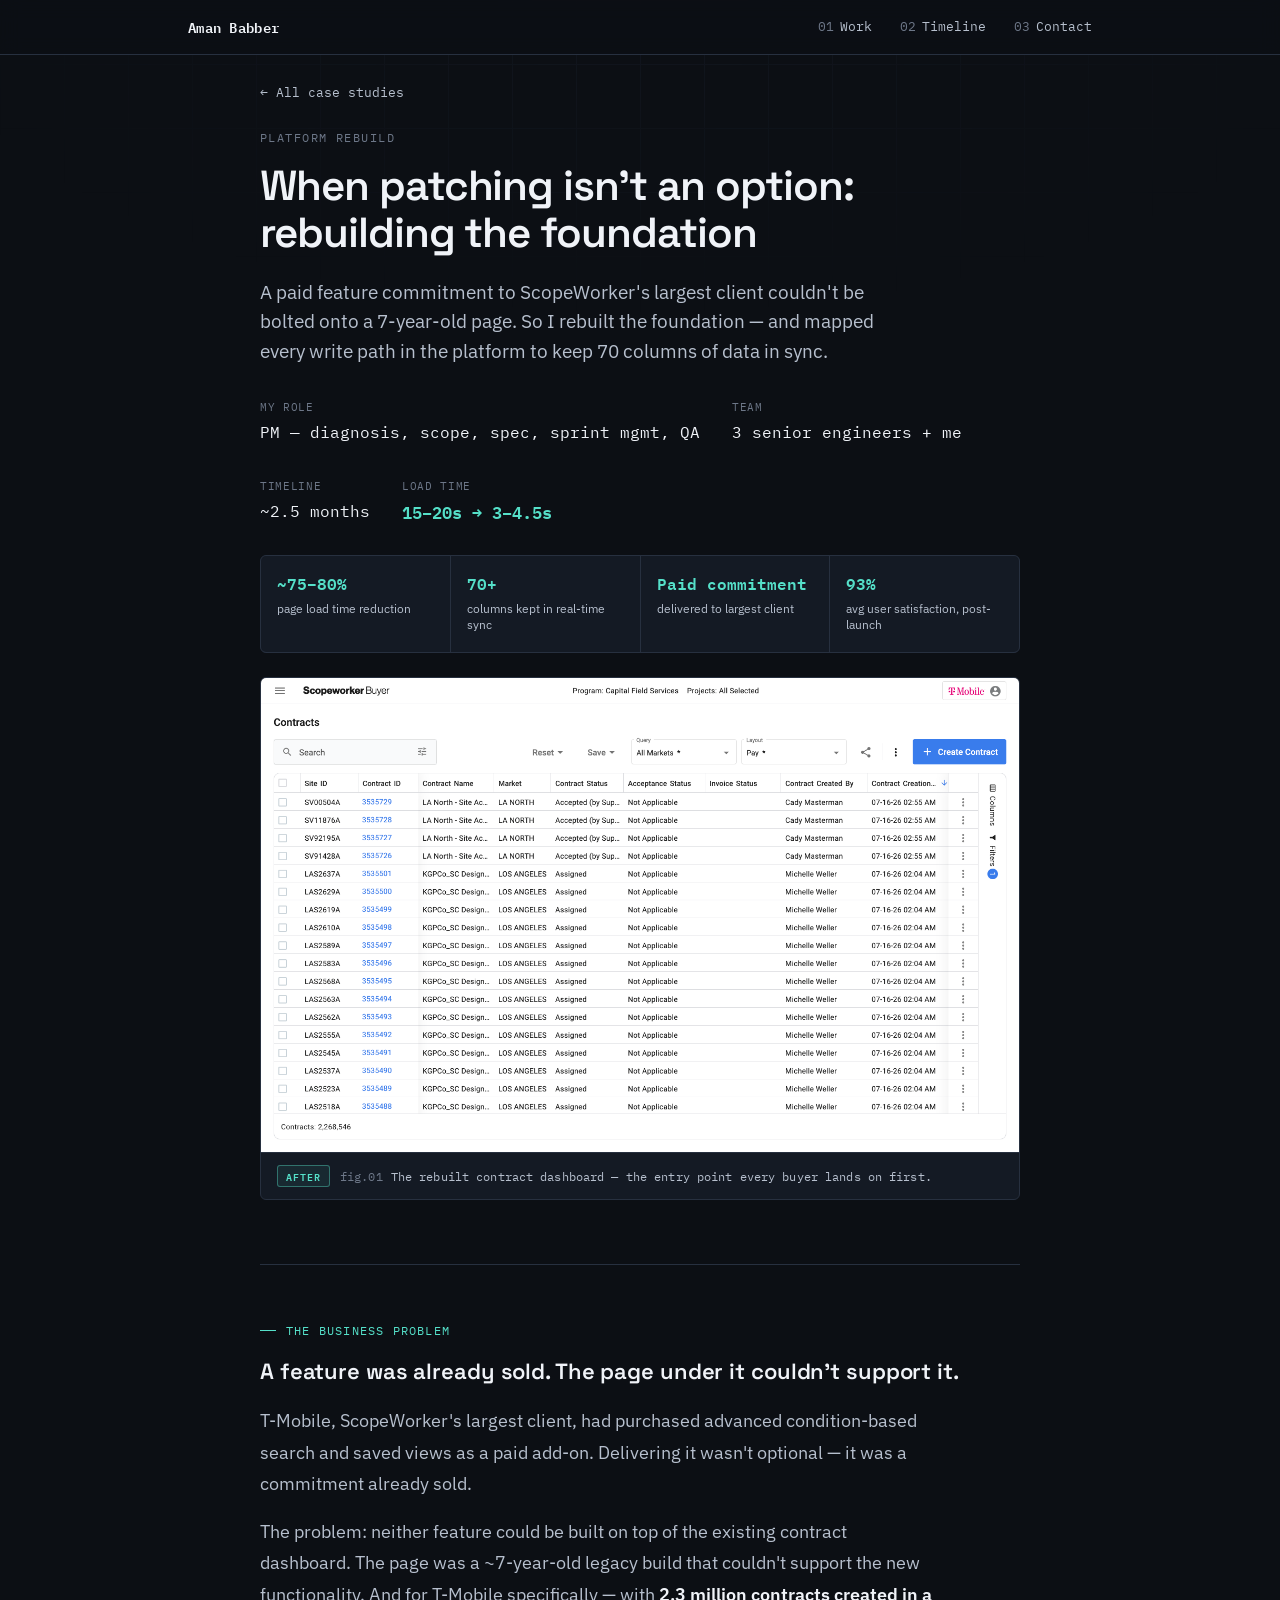
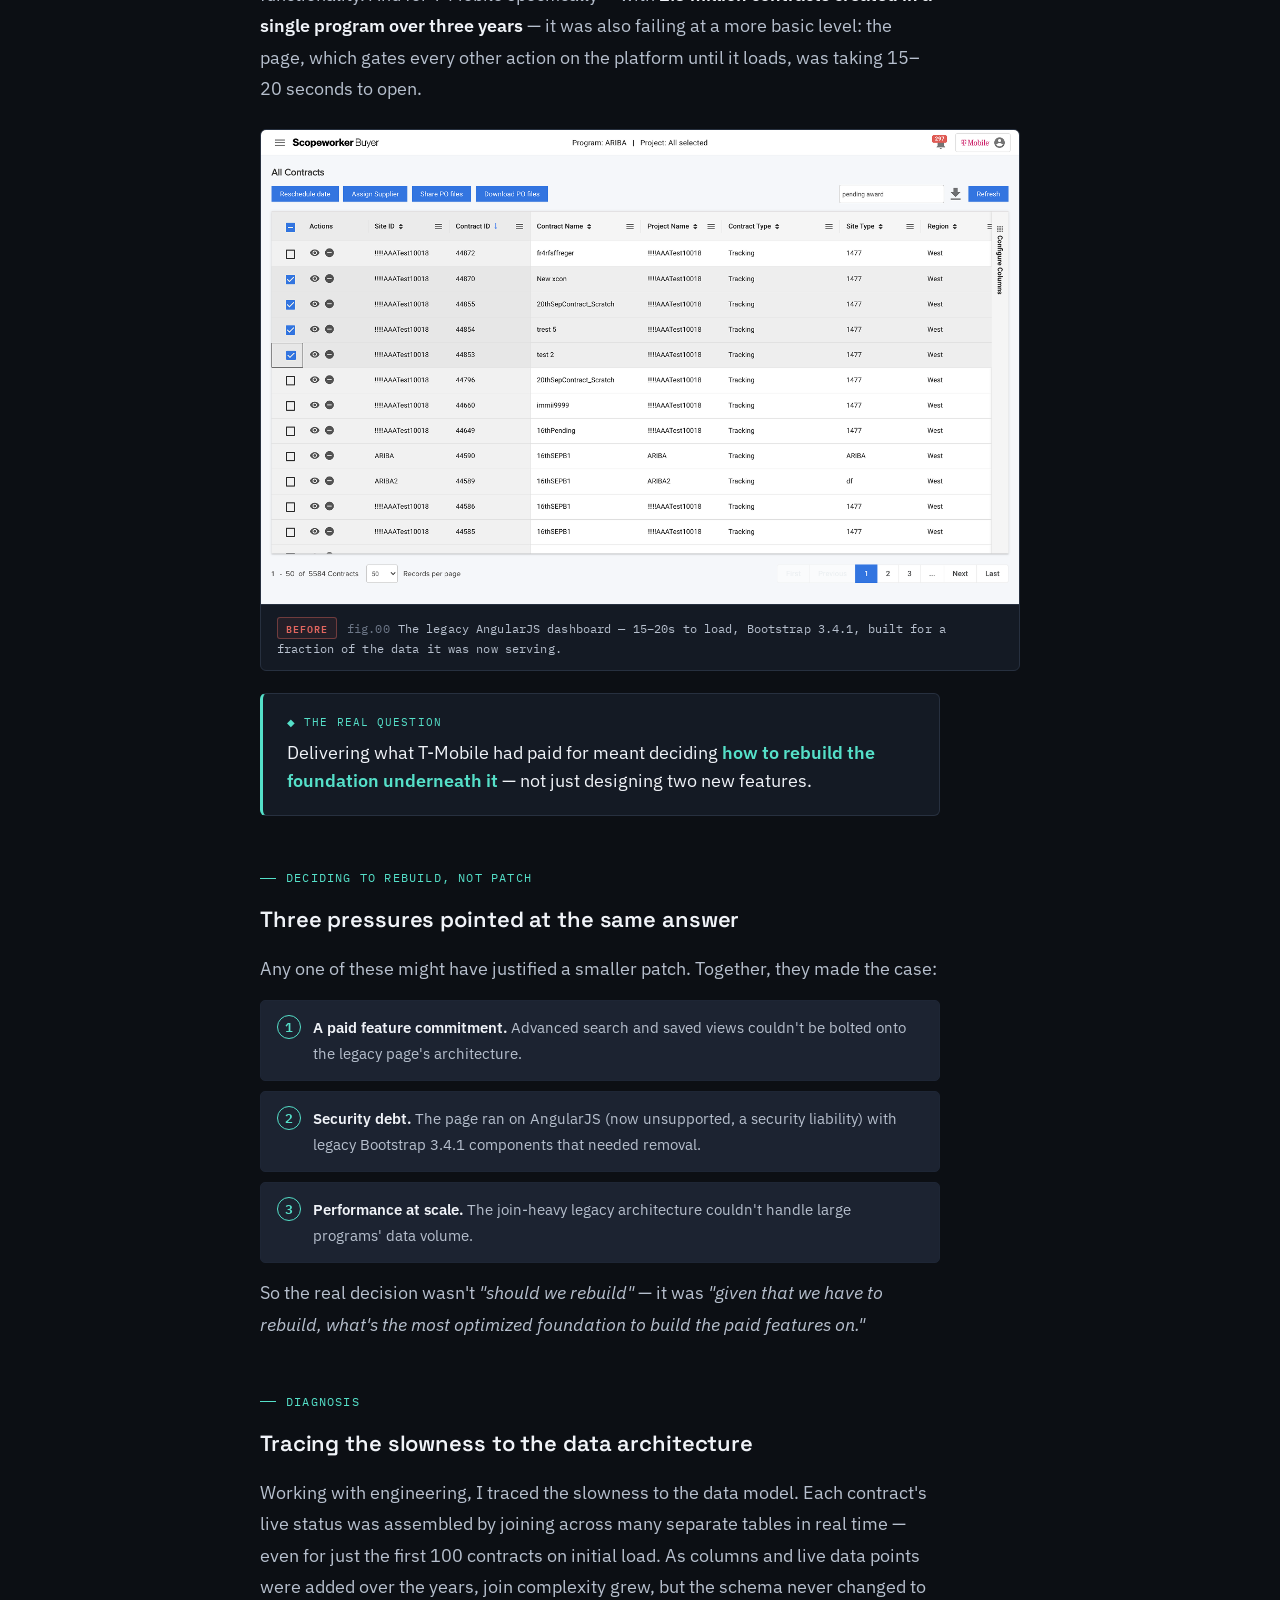
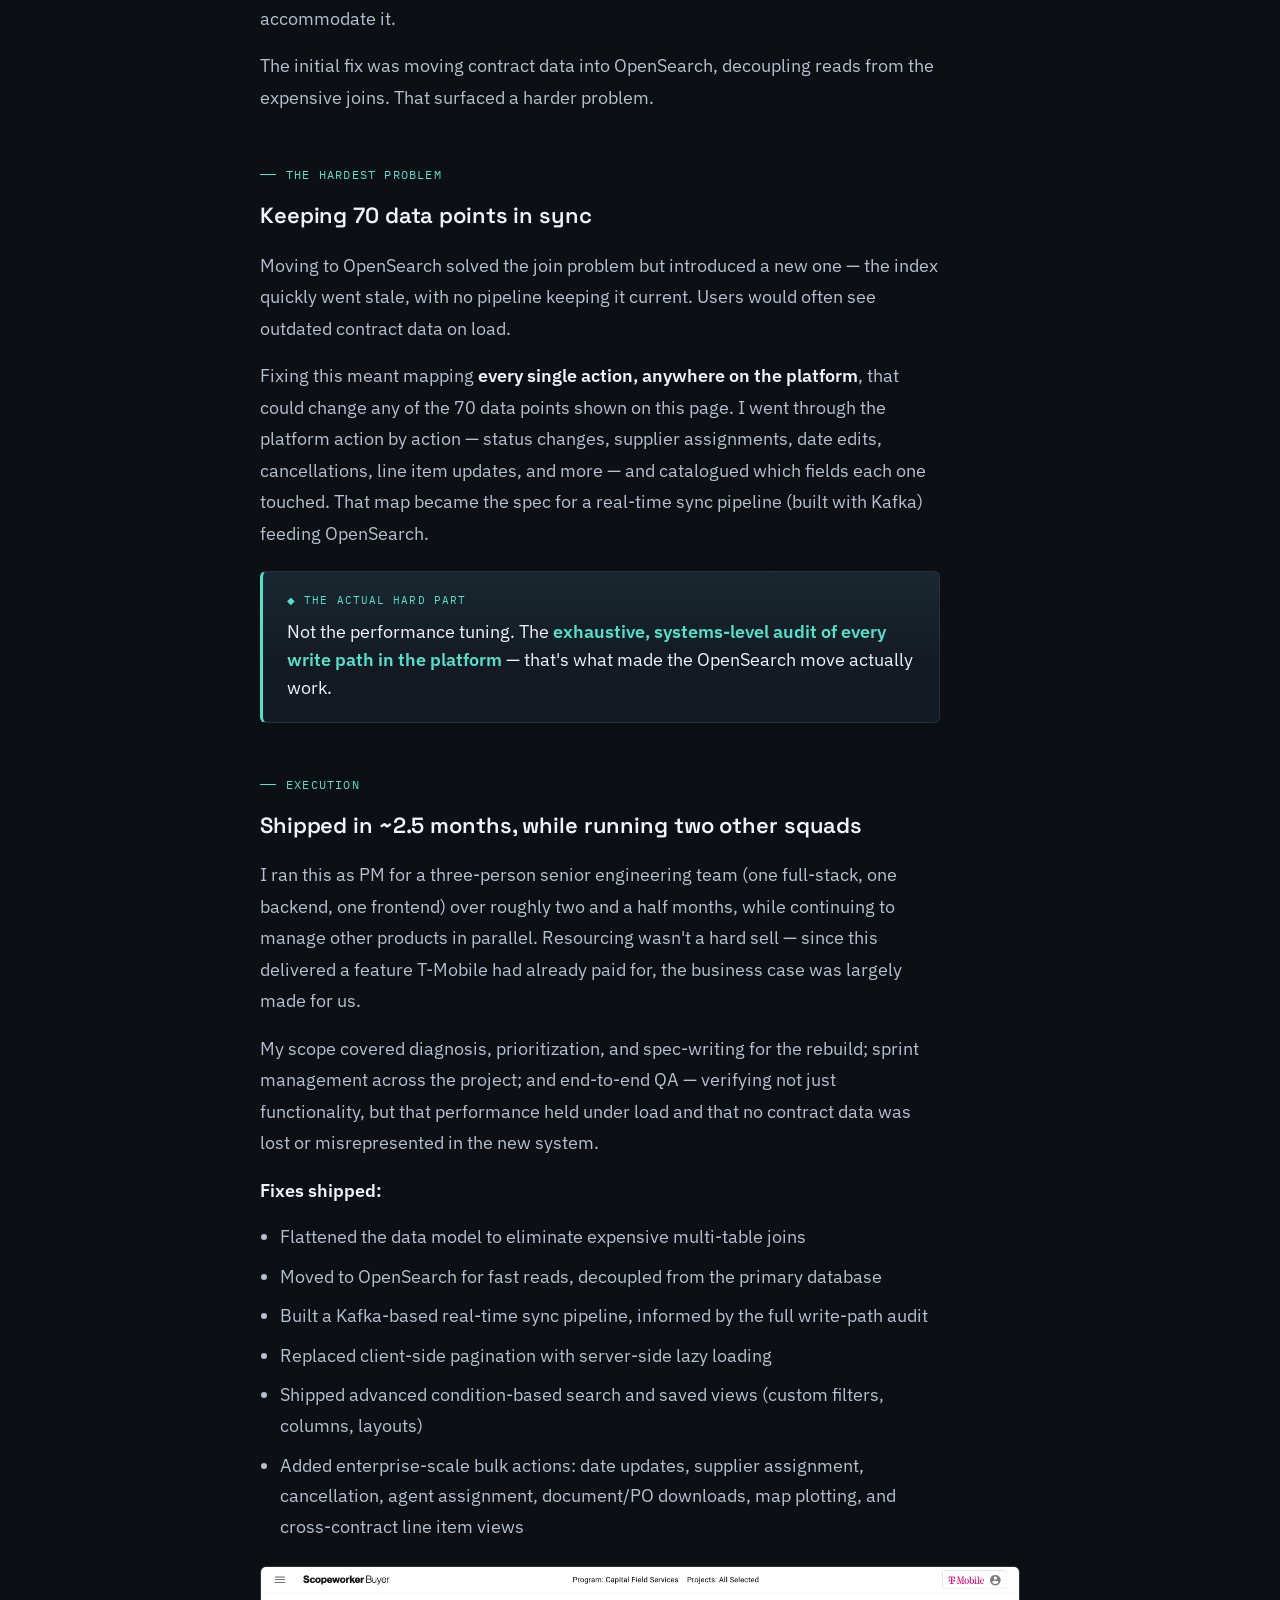
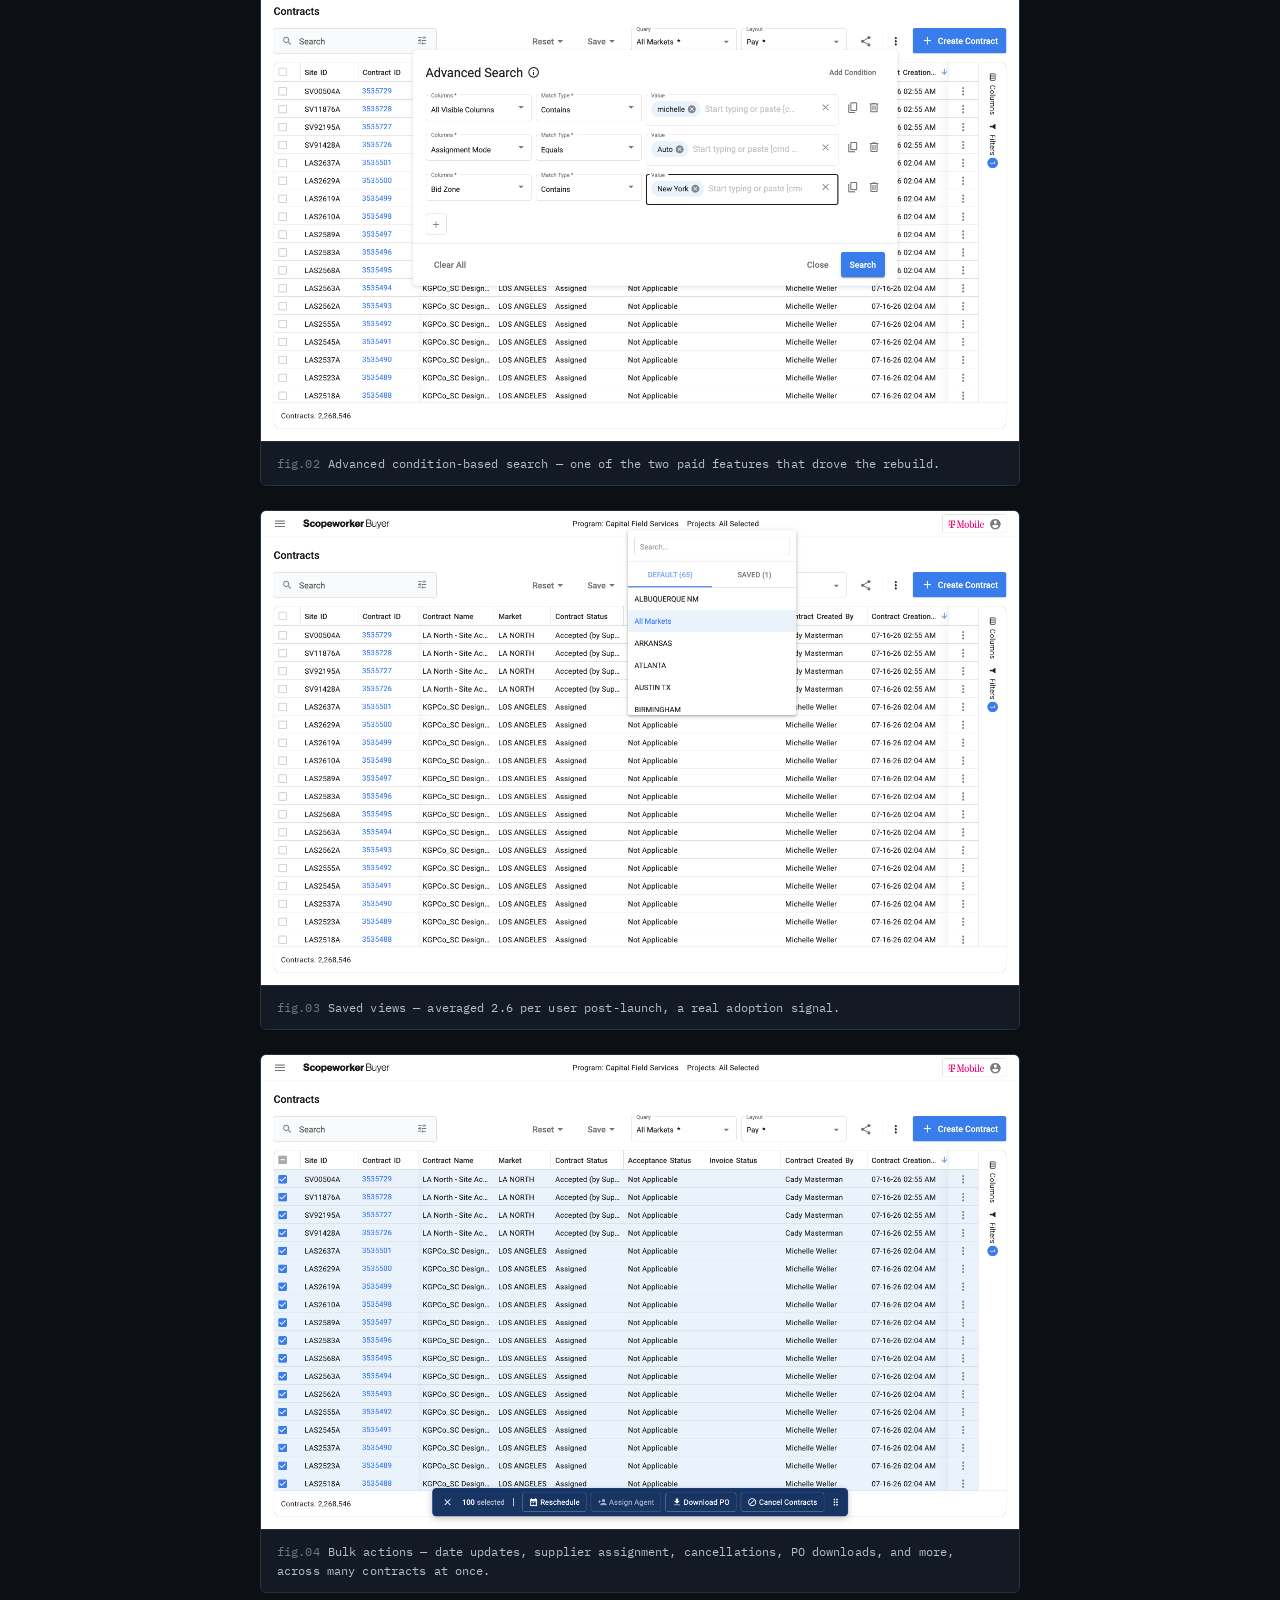
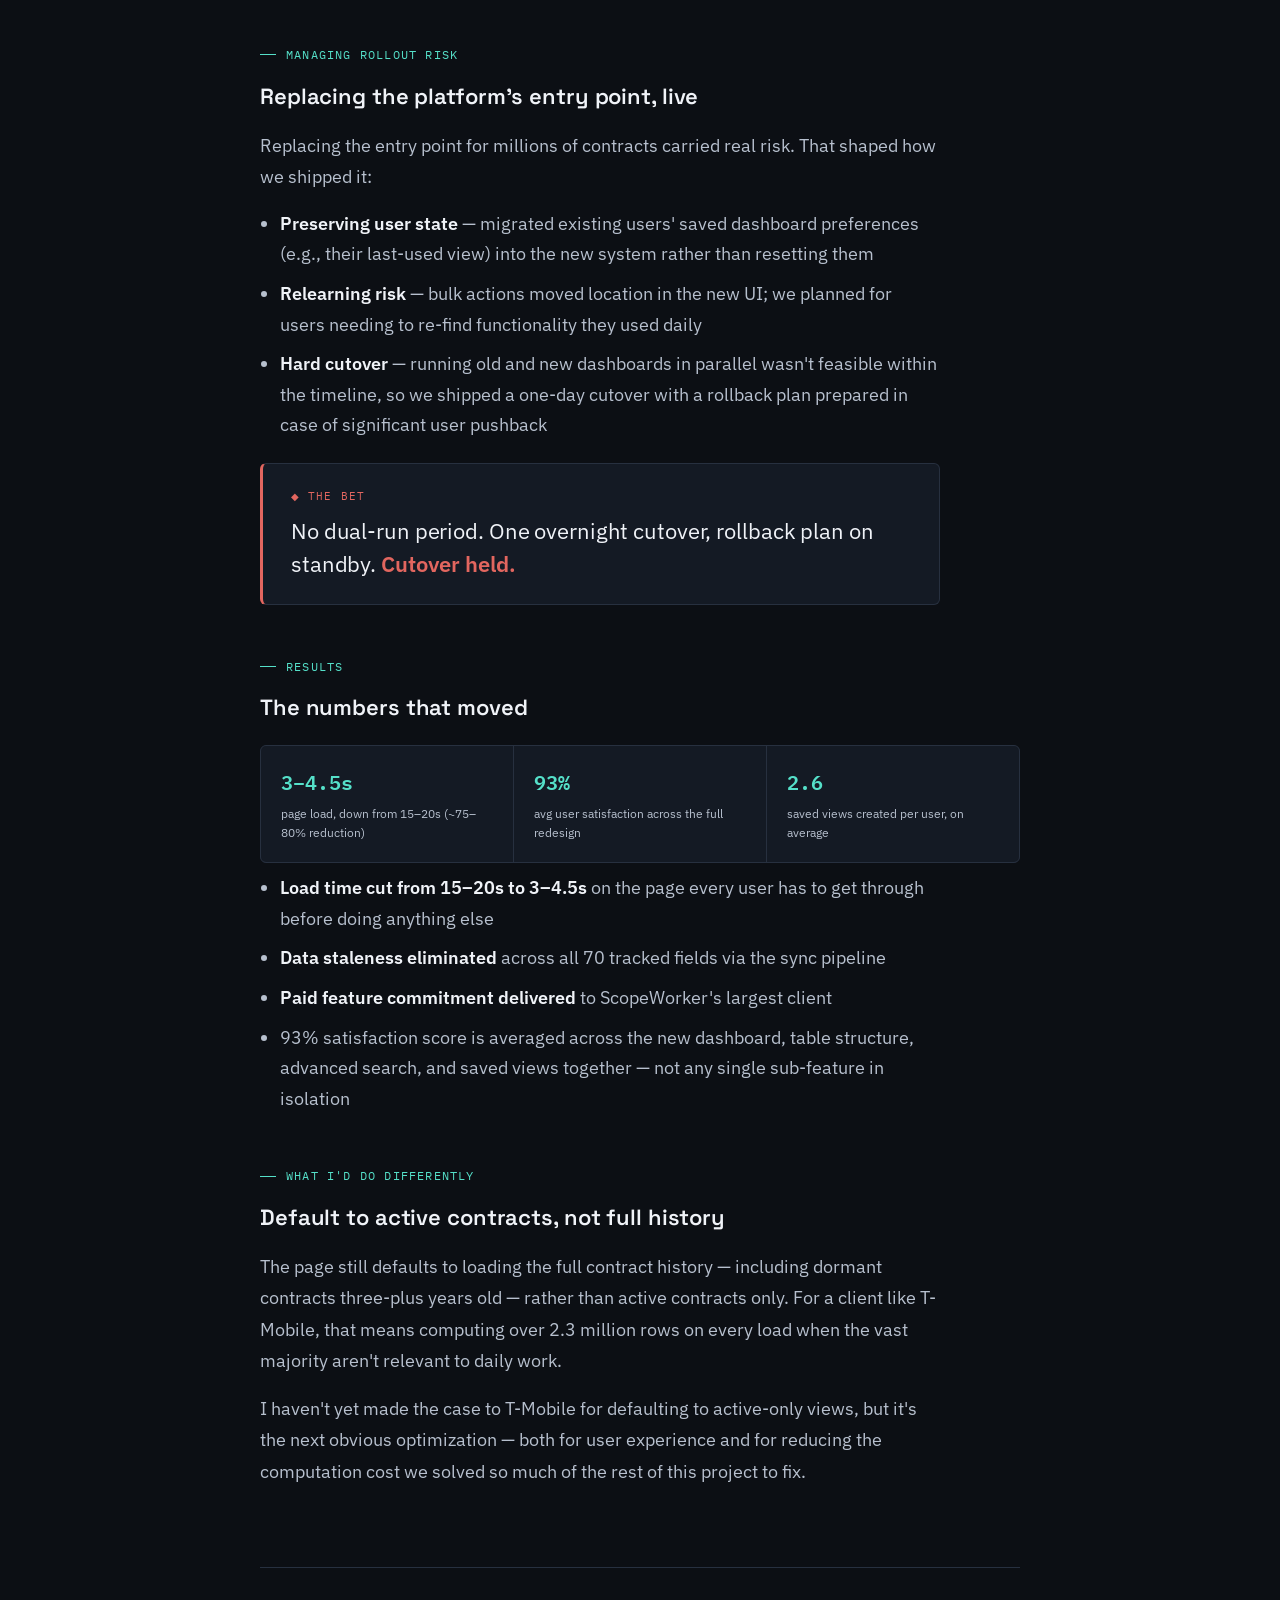
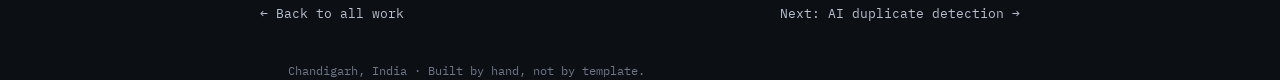
==== commit c9ea980d: "Rebrand logo from aman.pm to Aman Babber Domain isn't owned; switch the wordmark to the name across " ====
--- a/case-1.html
+++ b/case-1.html
@@ -13,7 +13,7 @@
 
 <nav>
   <div class="nav-inner">
-    <a class="logo" href="index.html">aman<span>.</span>pm</a>
+    <a class="logo" href="index.html">Aman Babber</a>
     <div class="nav-links">
       <a href="index.html#work"><span class="n">01</span>Work</a>
       <a href="index.html#timeline"><span class="n">02</span>Timeline</a>
--- a/styles.css
+++ b/styles.css
@@ -57,7 +57,6 @@
   font-family:var(--mono); font-weight:600; font-size:14px;
   letter-spacing:0.02em;
 }
-.logo span{color:var(--teal);}
 .nav-links{display:flex; gap:28px; font-family:var(--mono); font-size:13px; color:var(--text-dim);}
 .nav-links a:hover{color:var(--text);}
 .nav-links .n{color:var(--text-faint); margin-right:6px;}
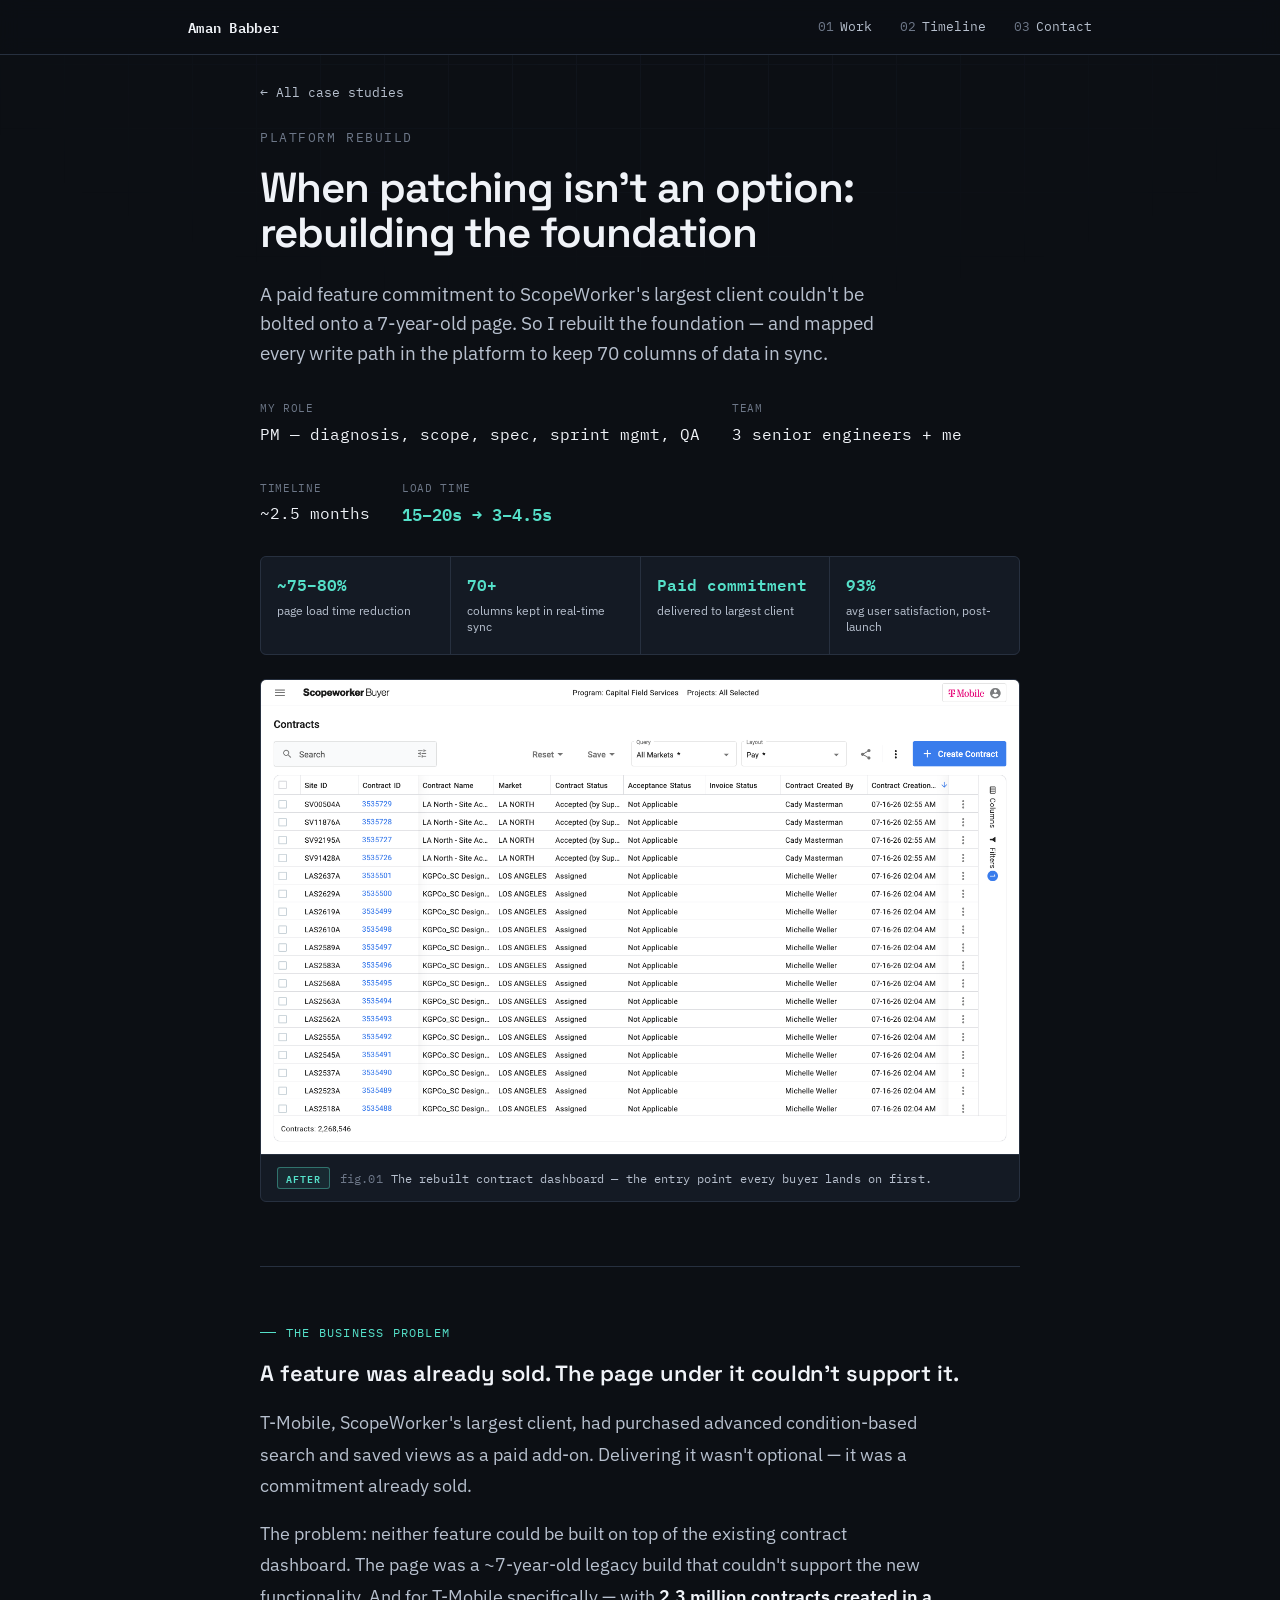
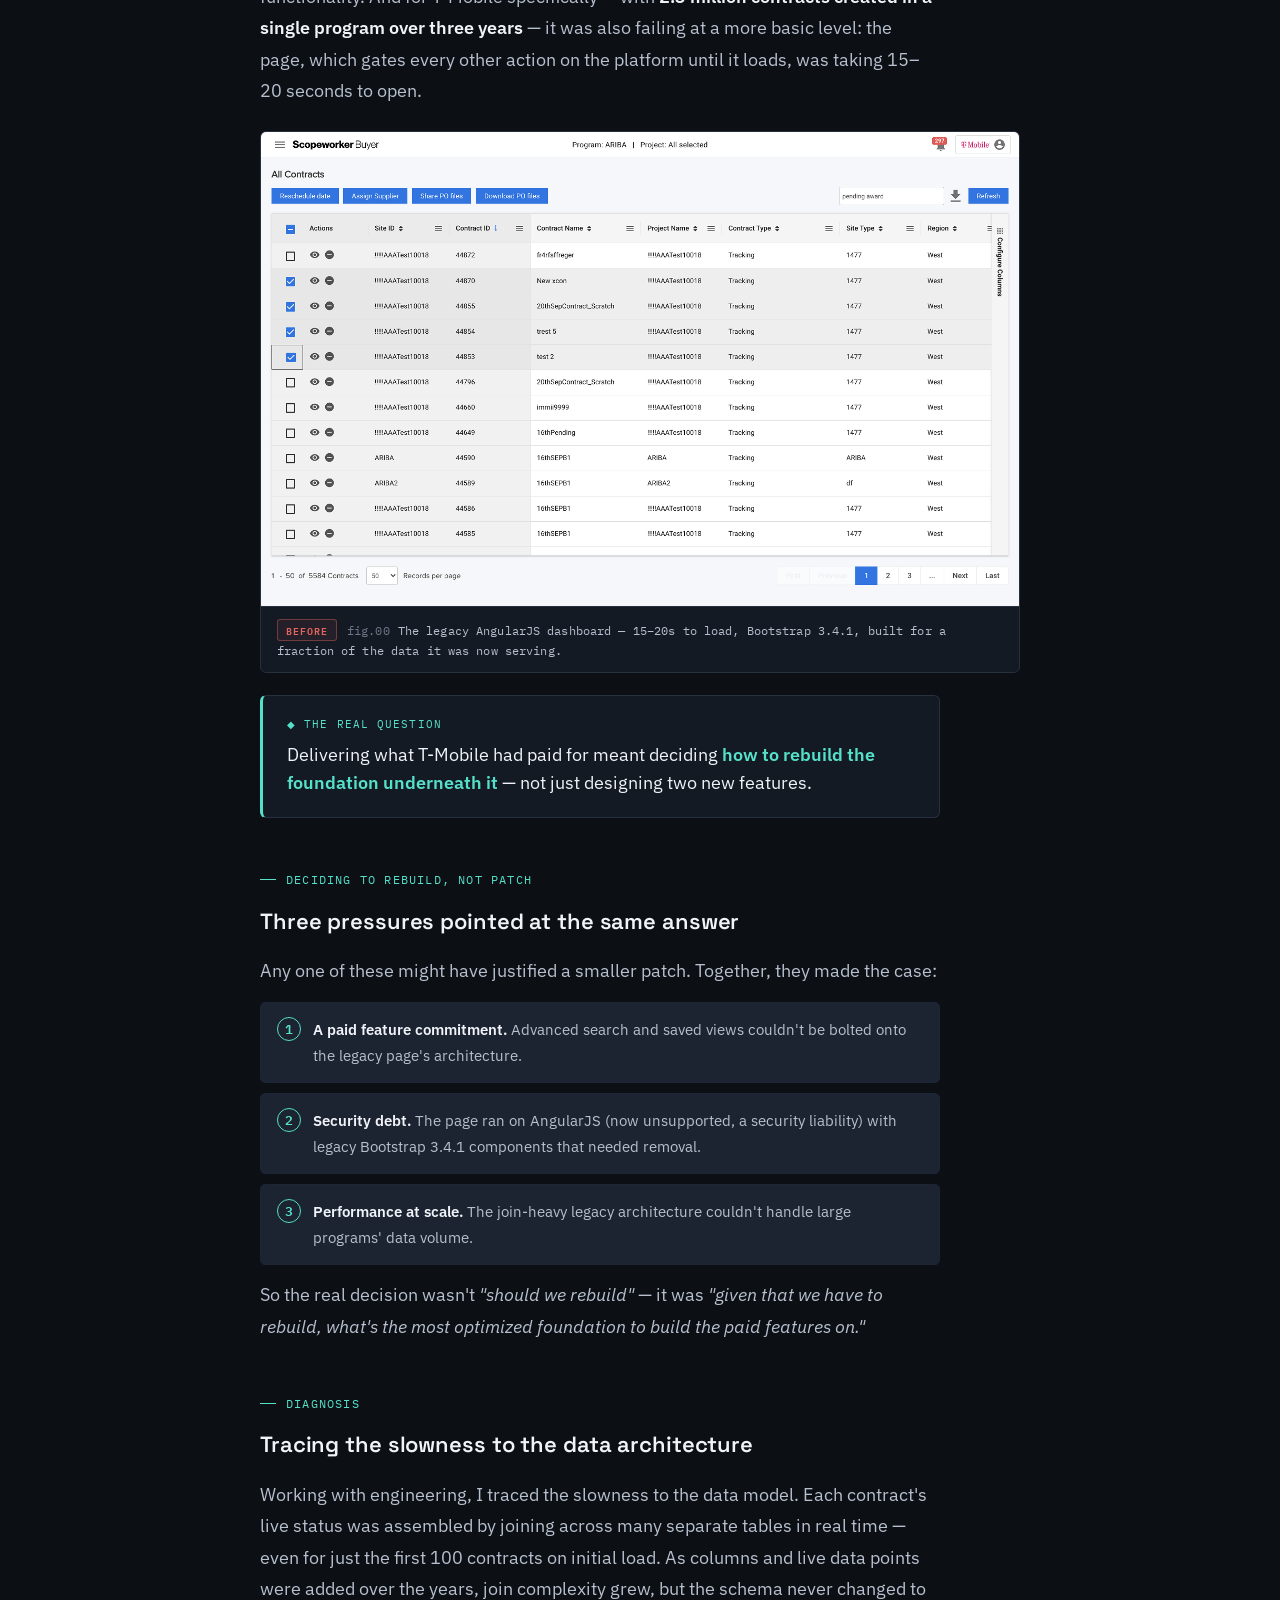
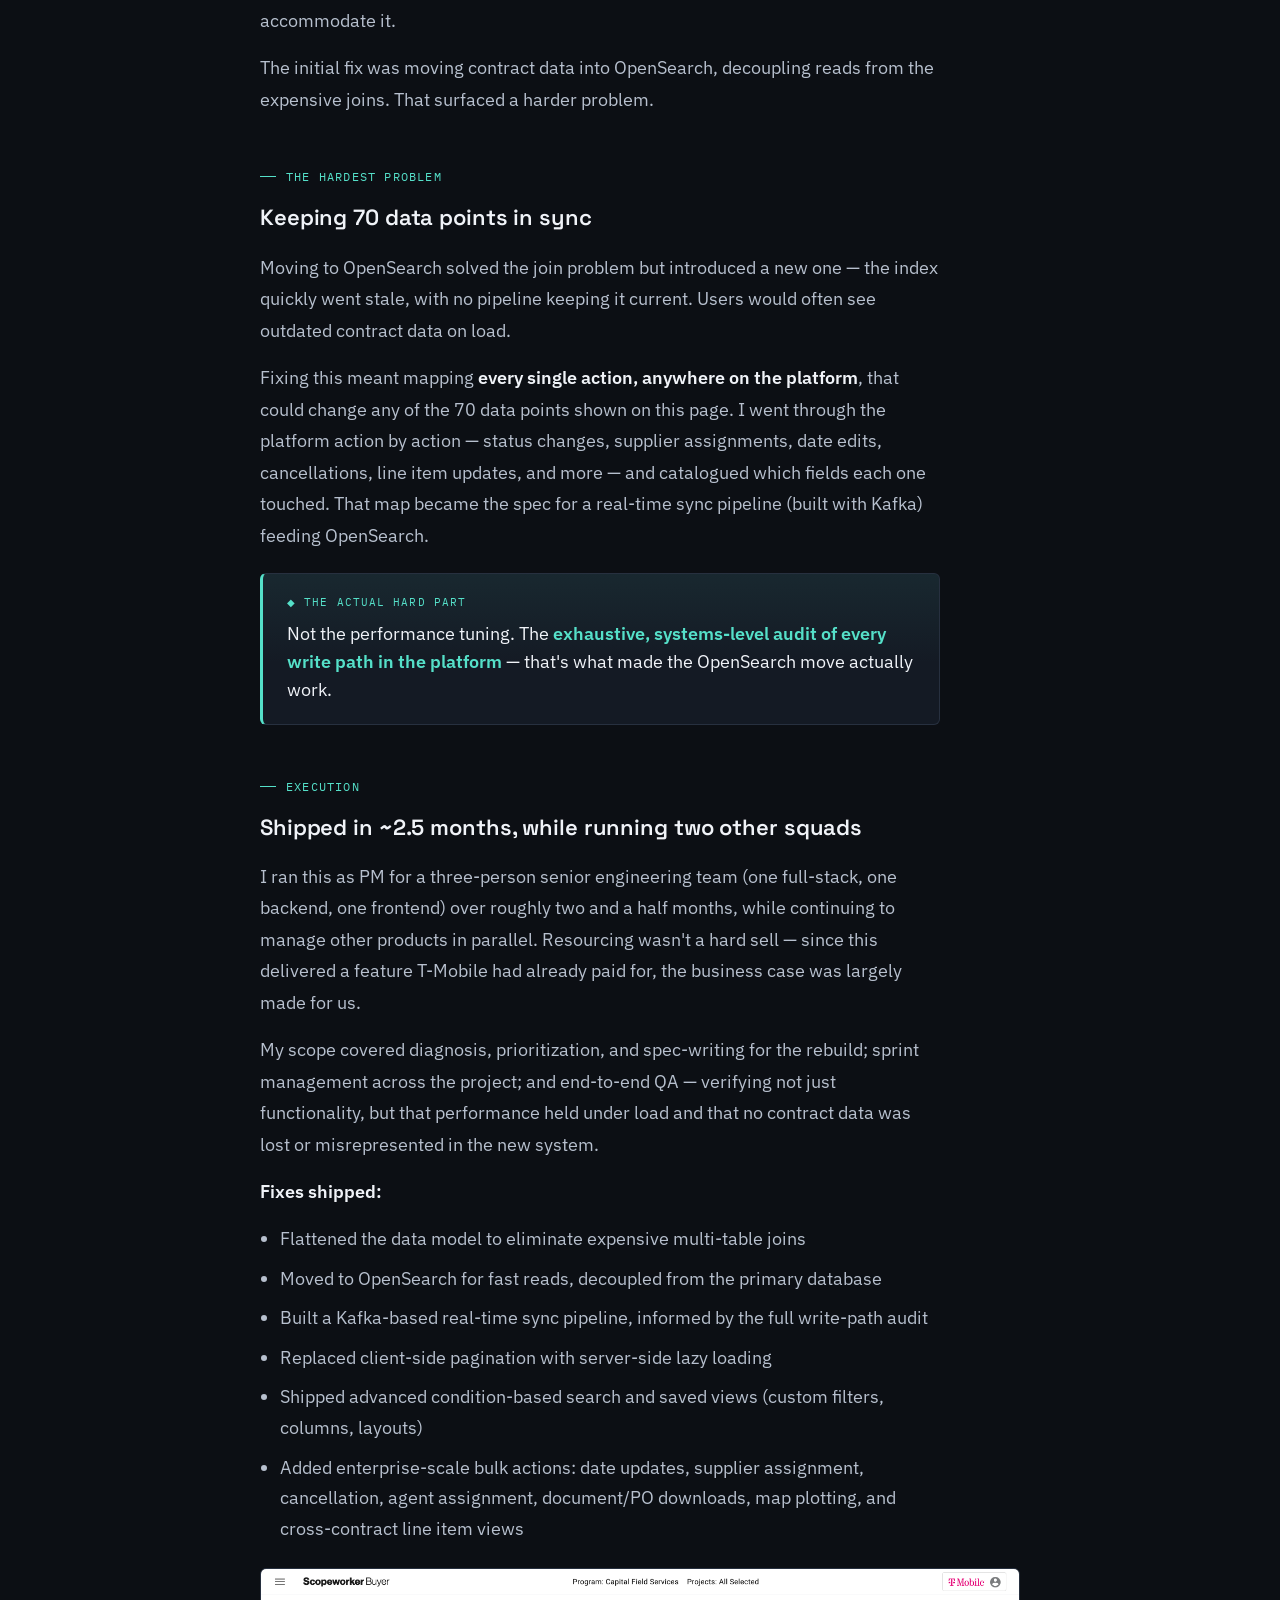
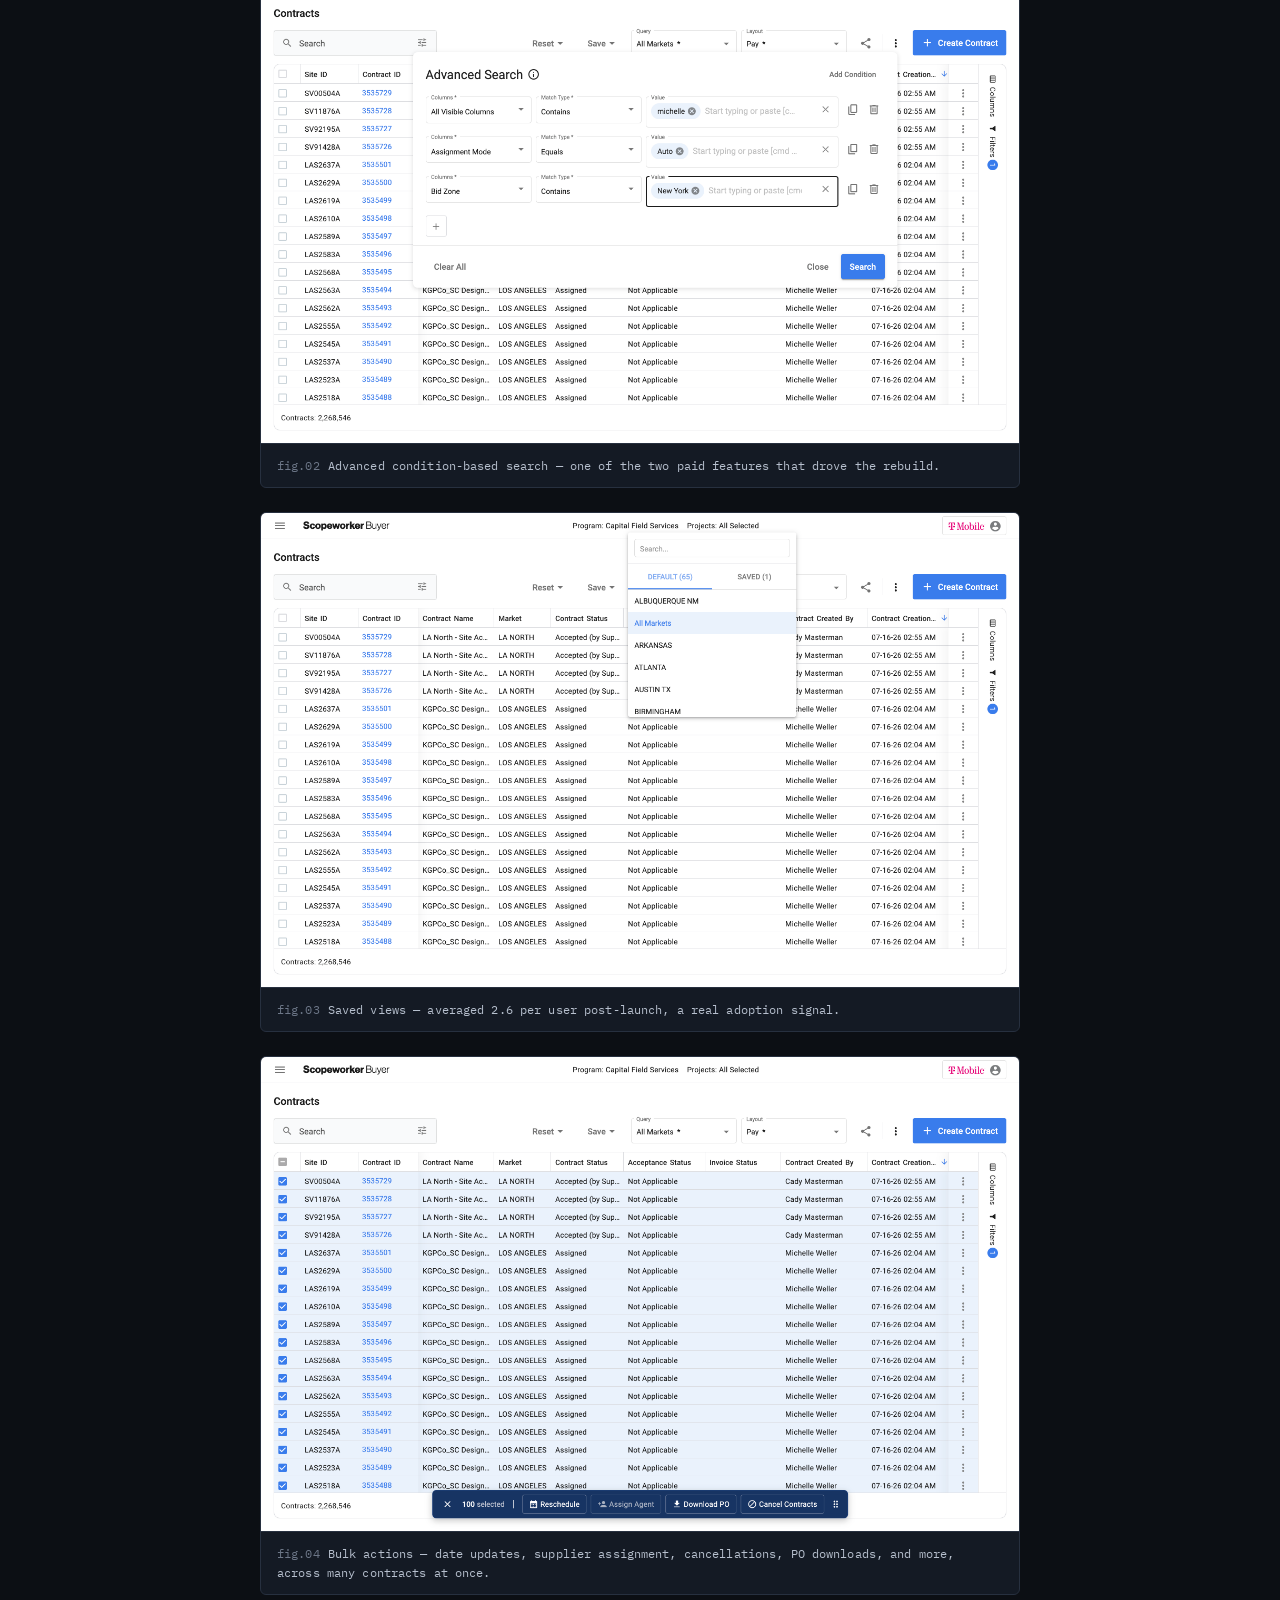
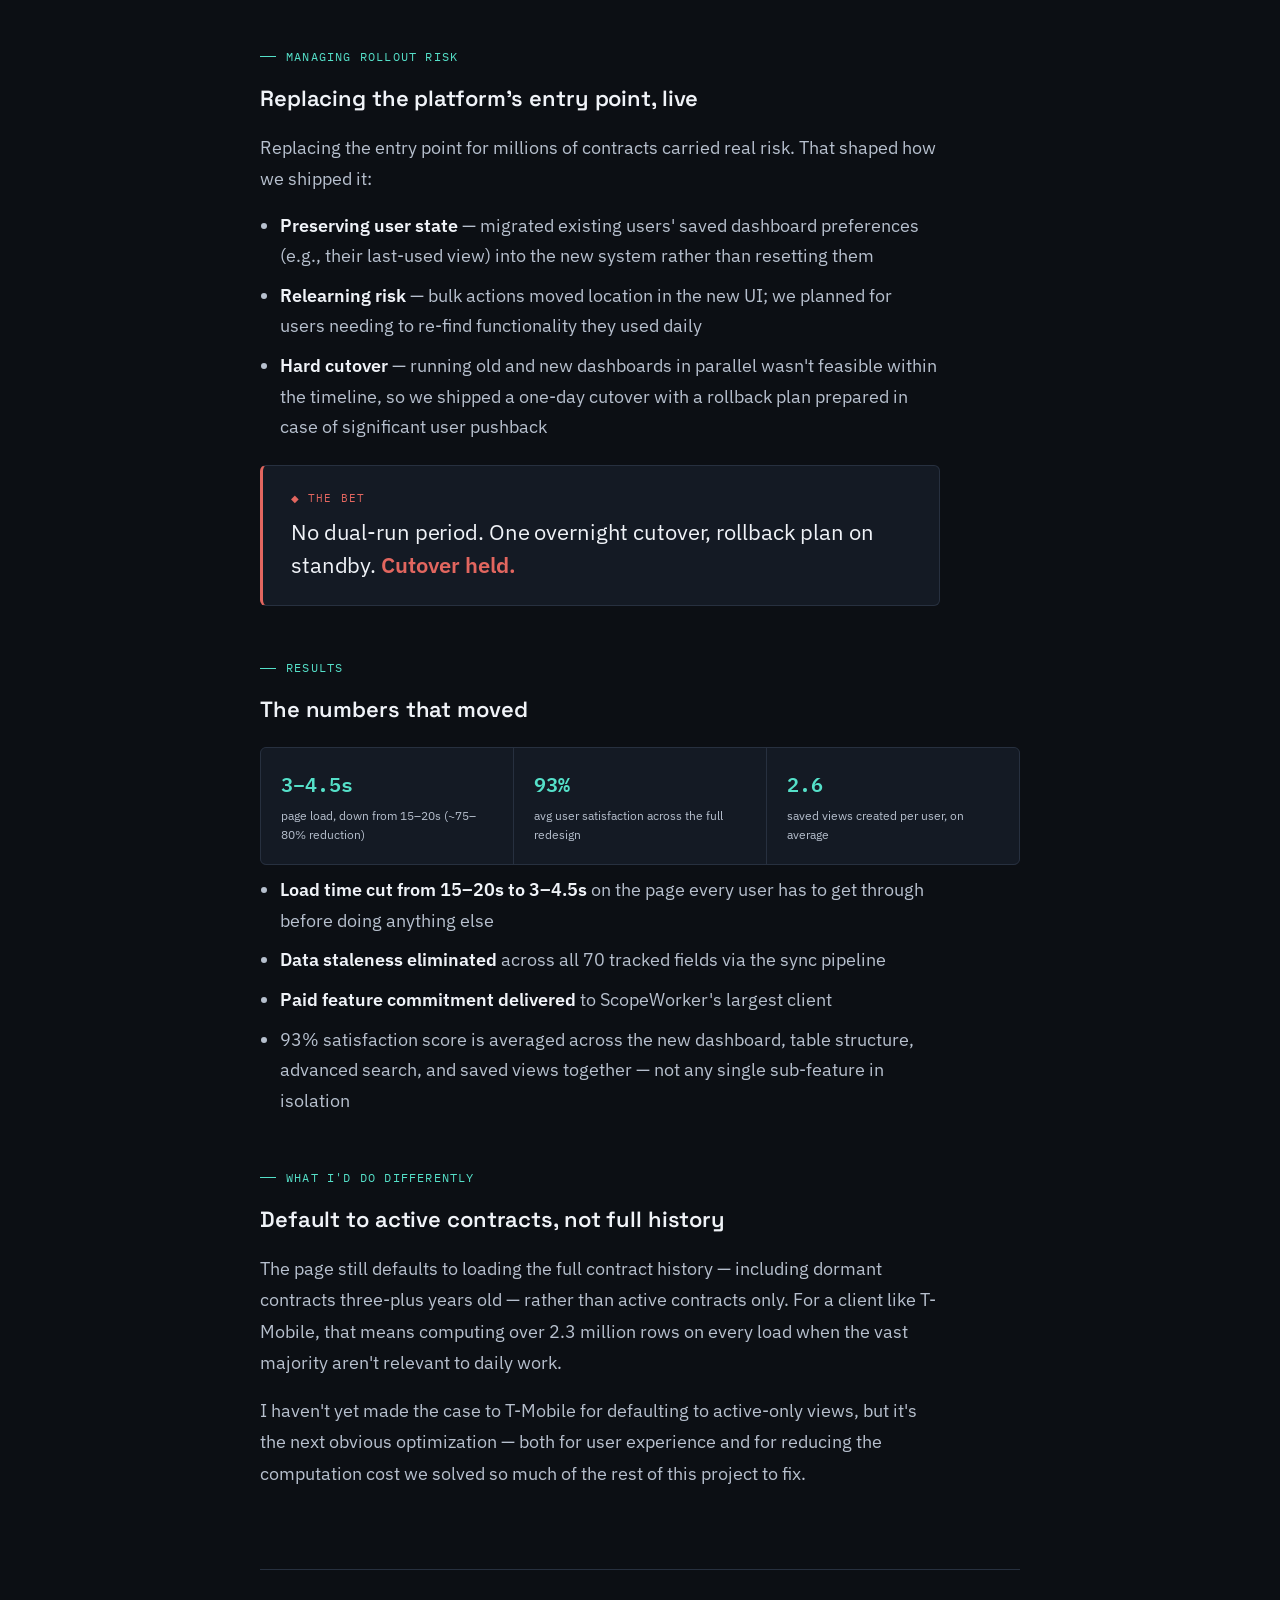
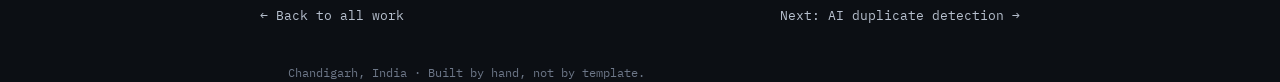
==== commit 21e670e5: "Hero: enlarge headline and intro type, style hero-sub links Bump h1 to clamp(38-60px), lead to 20px," ====
--- a/case-1.html
+++ b/case-1.html
@@ -7,7 +7,7 @@
 <link rel="preconnect" href="https://fonts.googleapis.com">
 <link rel="preconnect" href="https://fonts.gstatic.com" crossorigin>
 <link href="https://fonts.googleapis.com/css2?family=IBM+Plex+Mono:wght@400;500;600;700&family=IBM+Plex+Sans:wght@400;500;600;700&family=Space+Grotesk:wght@500;600;700&display=swap" rel="stylesheet">
-<link rel="stylesheet" href="styles.css?v=9">
+<link rel="stylesheet" href="styles.css?v=10">
 </head>
 <body>
 
--- a/styles.css
+++ b/styles.css
@@ -64,19 +64,19 @@
 /* ---------- HERO (index) ---------- */
 .hero{padding:88px 0 64px;}
 .eyebrow{
-  font-family:var(--mono); font-size:12px; letter-spacing:0.12em;
+  font-family:var(--mono); font-size:13px; letter-spacing:0.12em;
   color:var(--text-faint); text-transform:uppercase; margin-bottom:18px;
 }
 h1{
   font-family:var(--display);
-  font-size:clamp(33px, 5.2vw, 52px);
-  font-weight:600; line-height:1.1; letter-spacing:-0.025em;
-  margin-bottom:22px; max-width:760px;
+  font-size:clamp(38px, 5.8vw, 60px);
+  font-weight:600; line-height:1.08; letter-spacing:-0.025em;
+  margin-bottom:24px; max-width:820px;
 }
 h2,h3{font-family:var(--display); letter-spacing:-0.02em;}
 .sec-title,.case-title,.contact h2,.cs-section h2,.cs-section h3,.dc-head,.tl-role{font-family:var(--display);}
 .hero-lead{
-  font-size:18px; color:var(--text-dim); max-width:620px; margin-bottom:26px;
+  font-size:20px; color:var(--text-dim); max-width:640px; margin-bottom:26px;
 }
 .hero-lead a{
   color:var(--teal); text-decoration:none; font-weight:600;
@@ -85,9 +85,15 @@
 }
 .hero-lead a:hover{border-bottom-color:var(--teal);}
 .hero-sub{
-  font-size:19px; color:var(--text-dim); max-width:620px; margin-bottom:36px;
+  font-size:21px; line-height:1.55; color:var(--text-dim); max-width:660px; margin-bottom:36px;
 }
 .hero-sub strong{color:var(--text); font-weight:600;}
+.hero-sub a{
+  color:var(--teal); border-bottom:1px solid rgba(85,224,201,0.35);
+  padding-bottom:1px; transition:border-color .15s ease;
+}
+.hero-sub a:hover{border-bottom-color:var(--teal);}
+.hero-sub a strong{color:var(--teal);}
 
 /* ---------- KPI STRIP ---------- */
 .kpis{
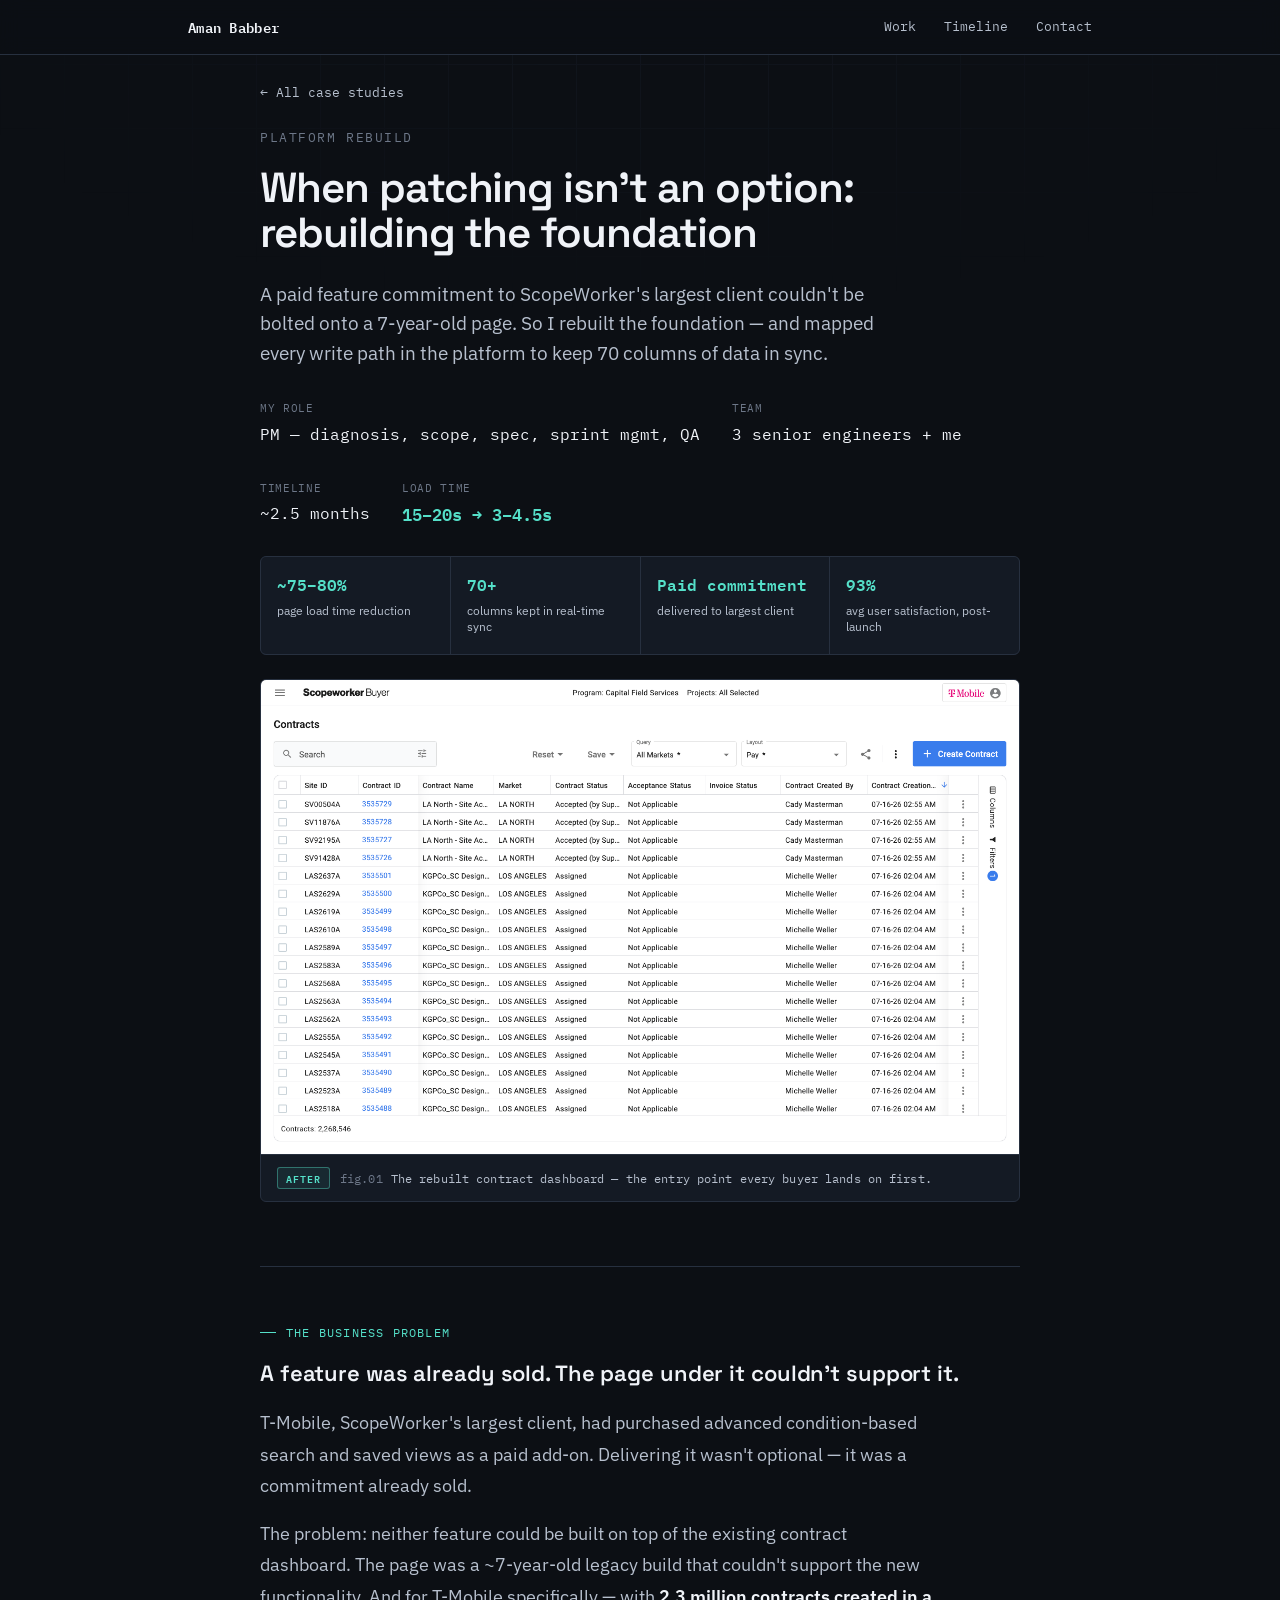
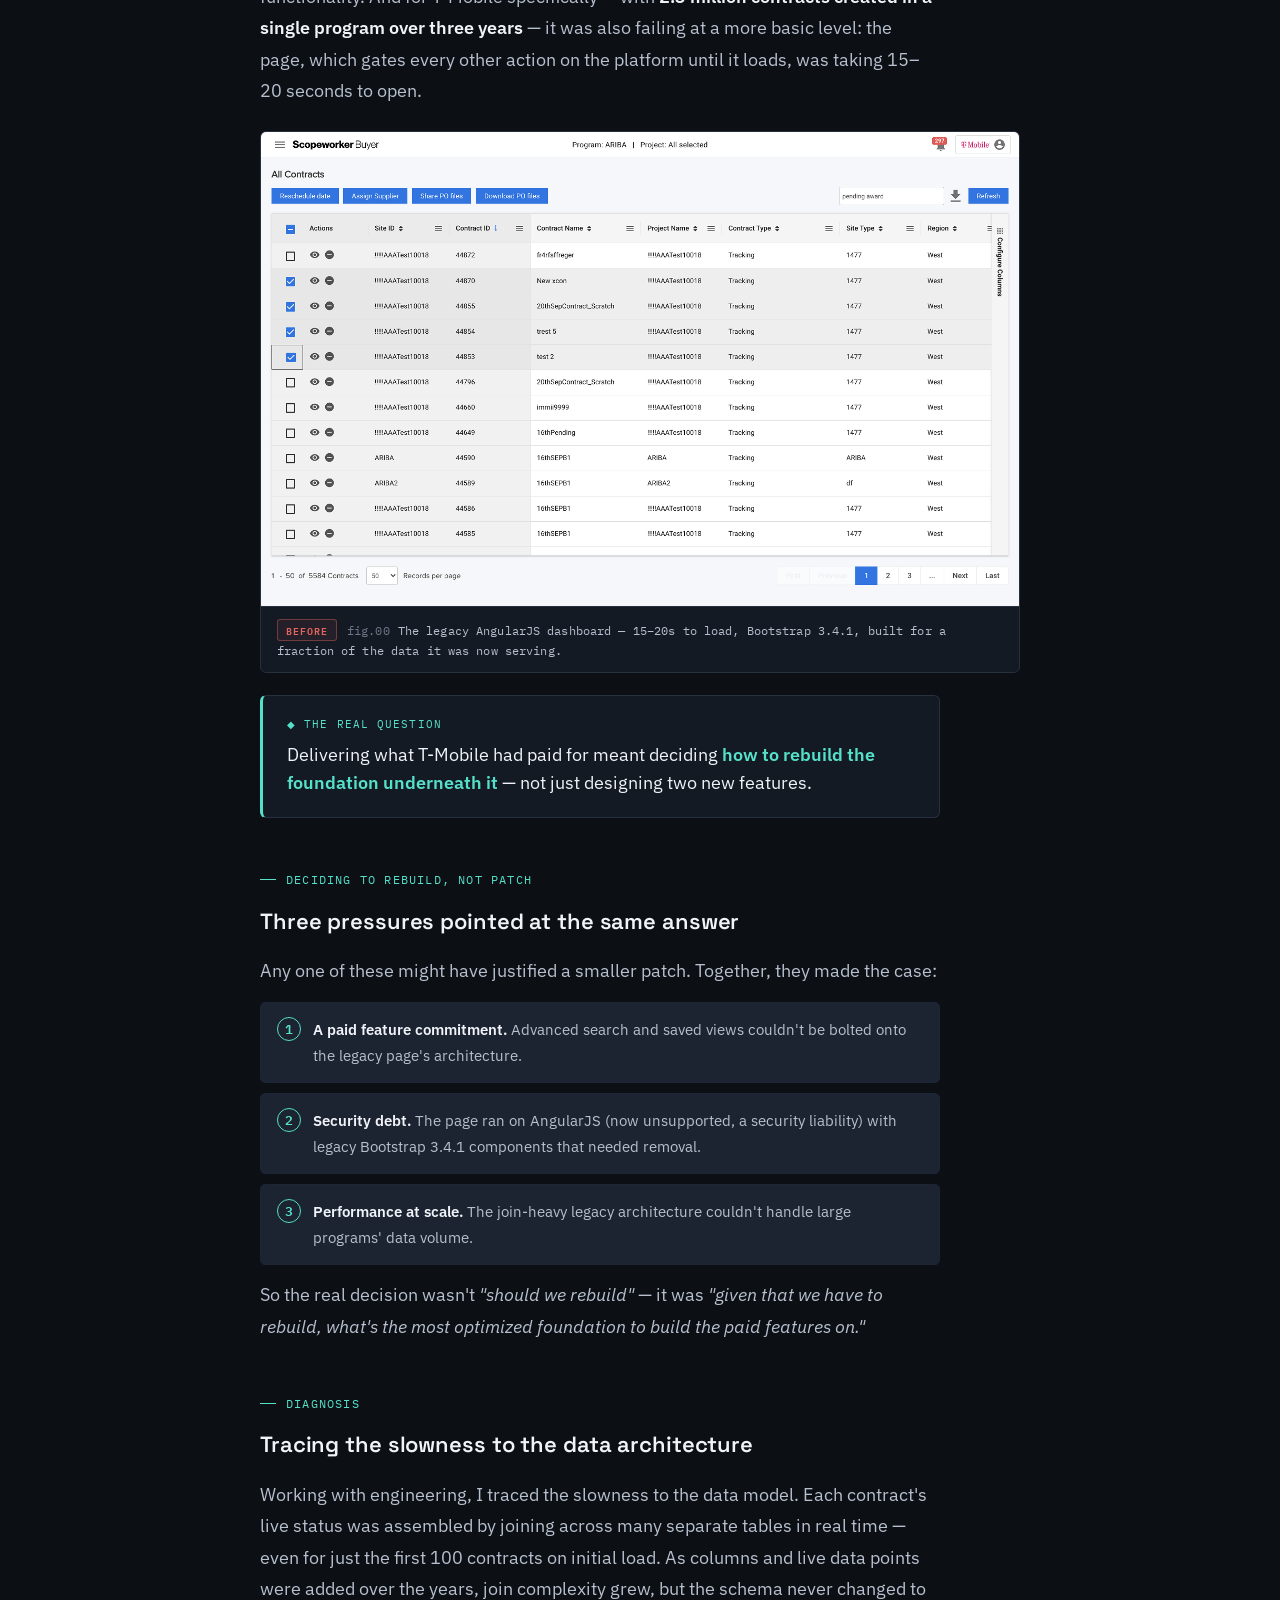
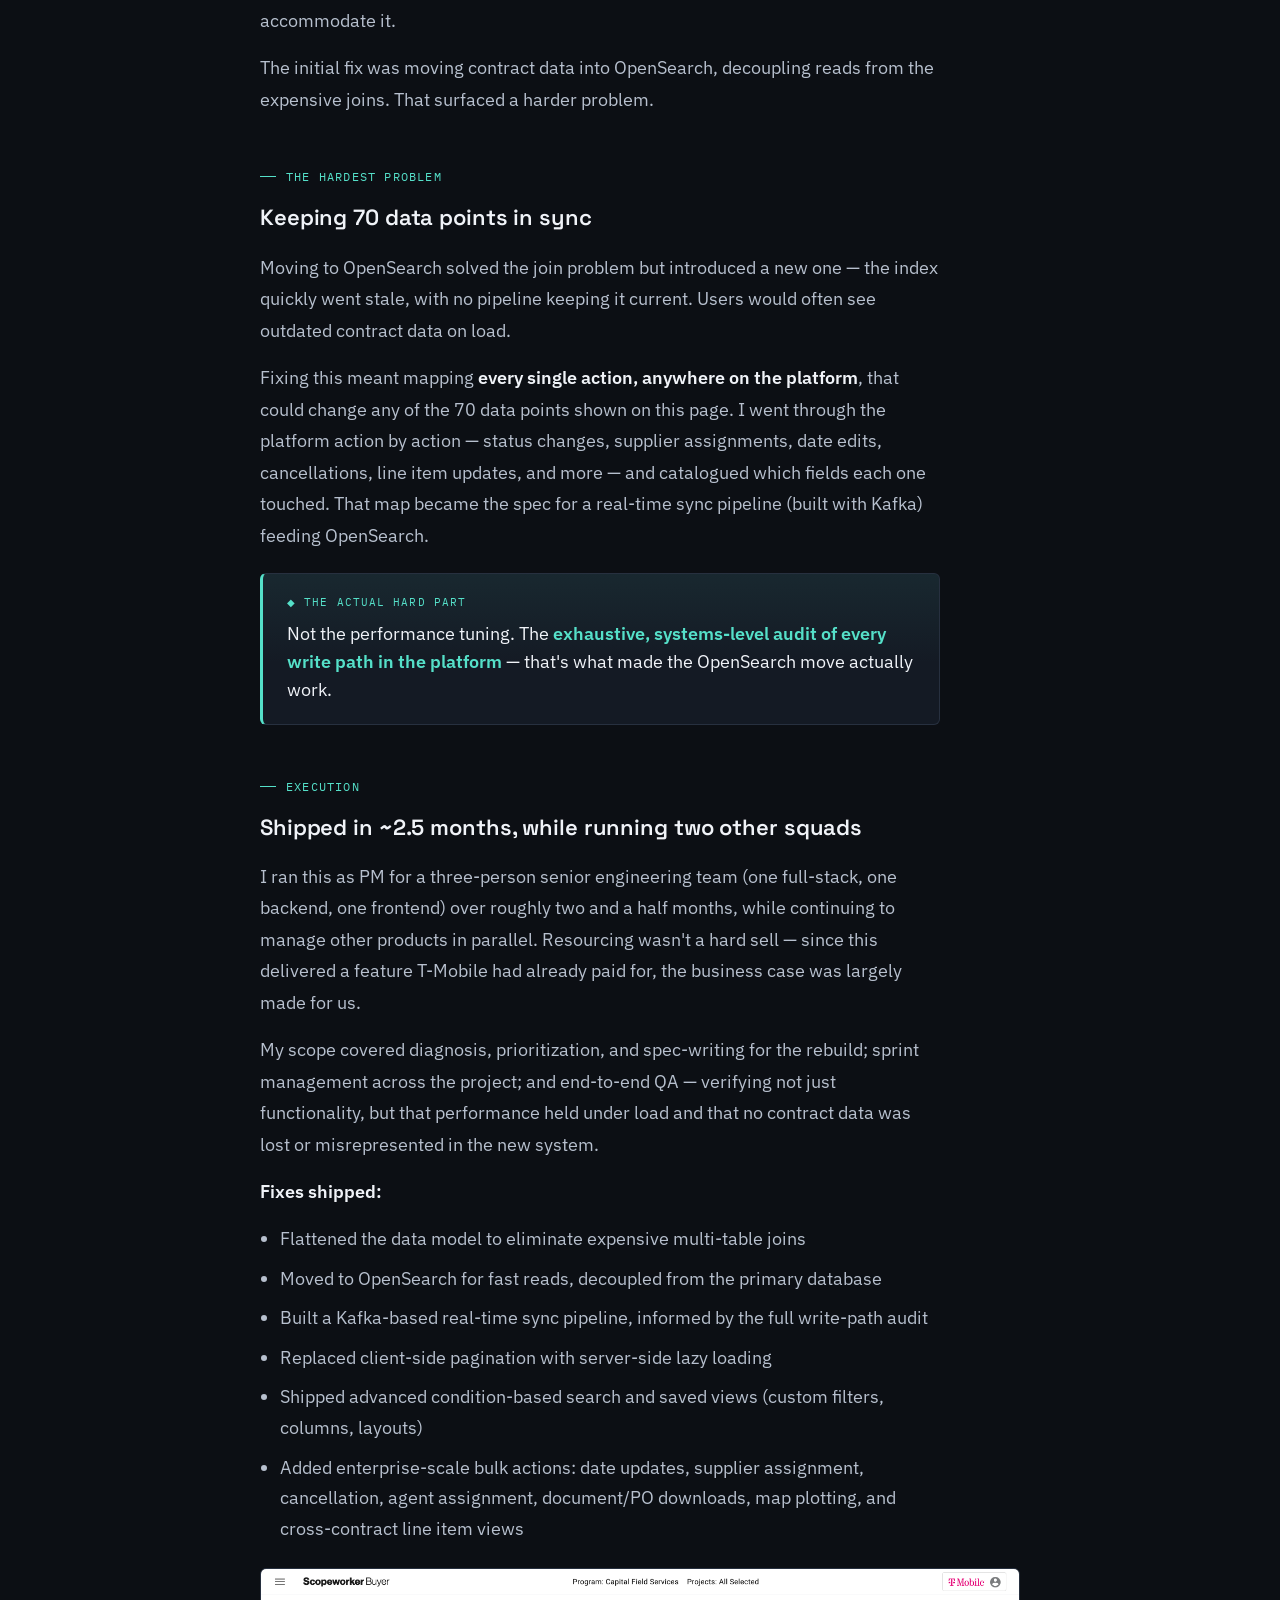
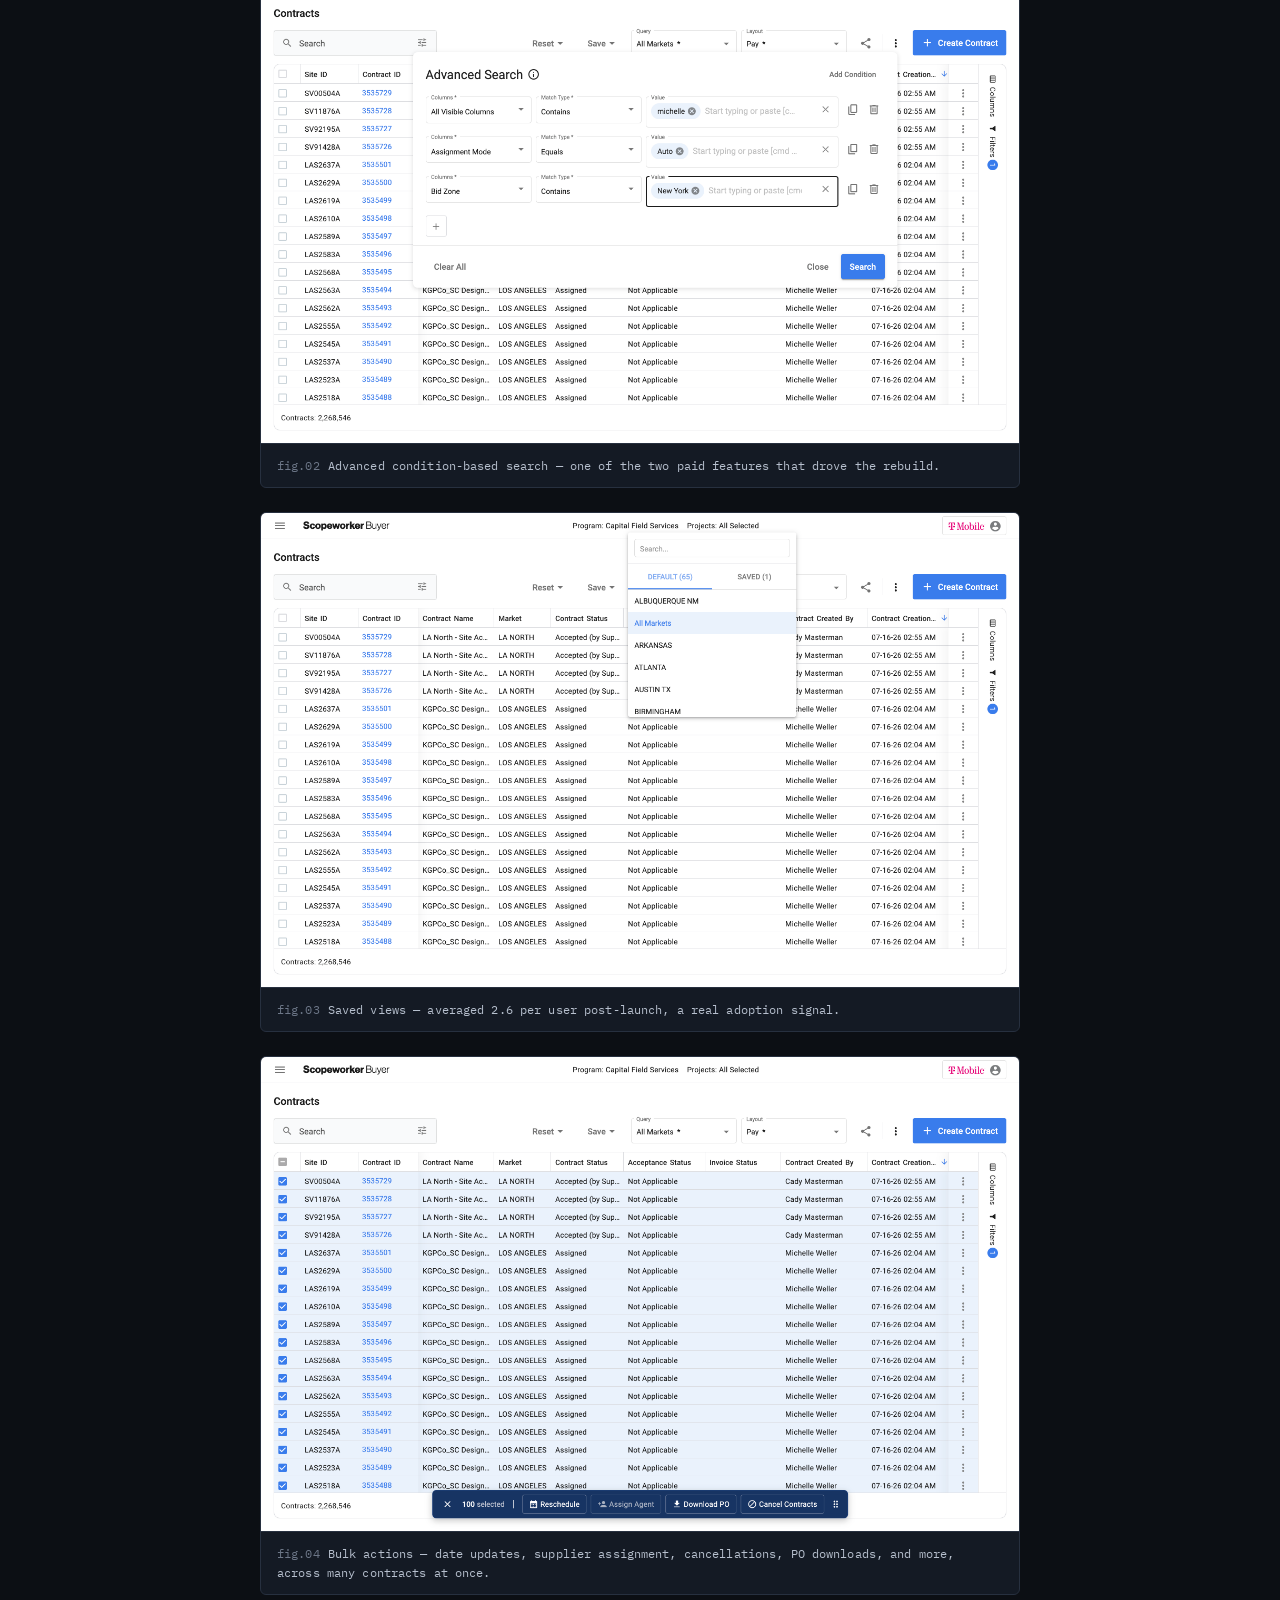
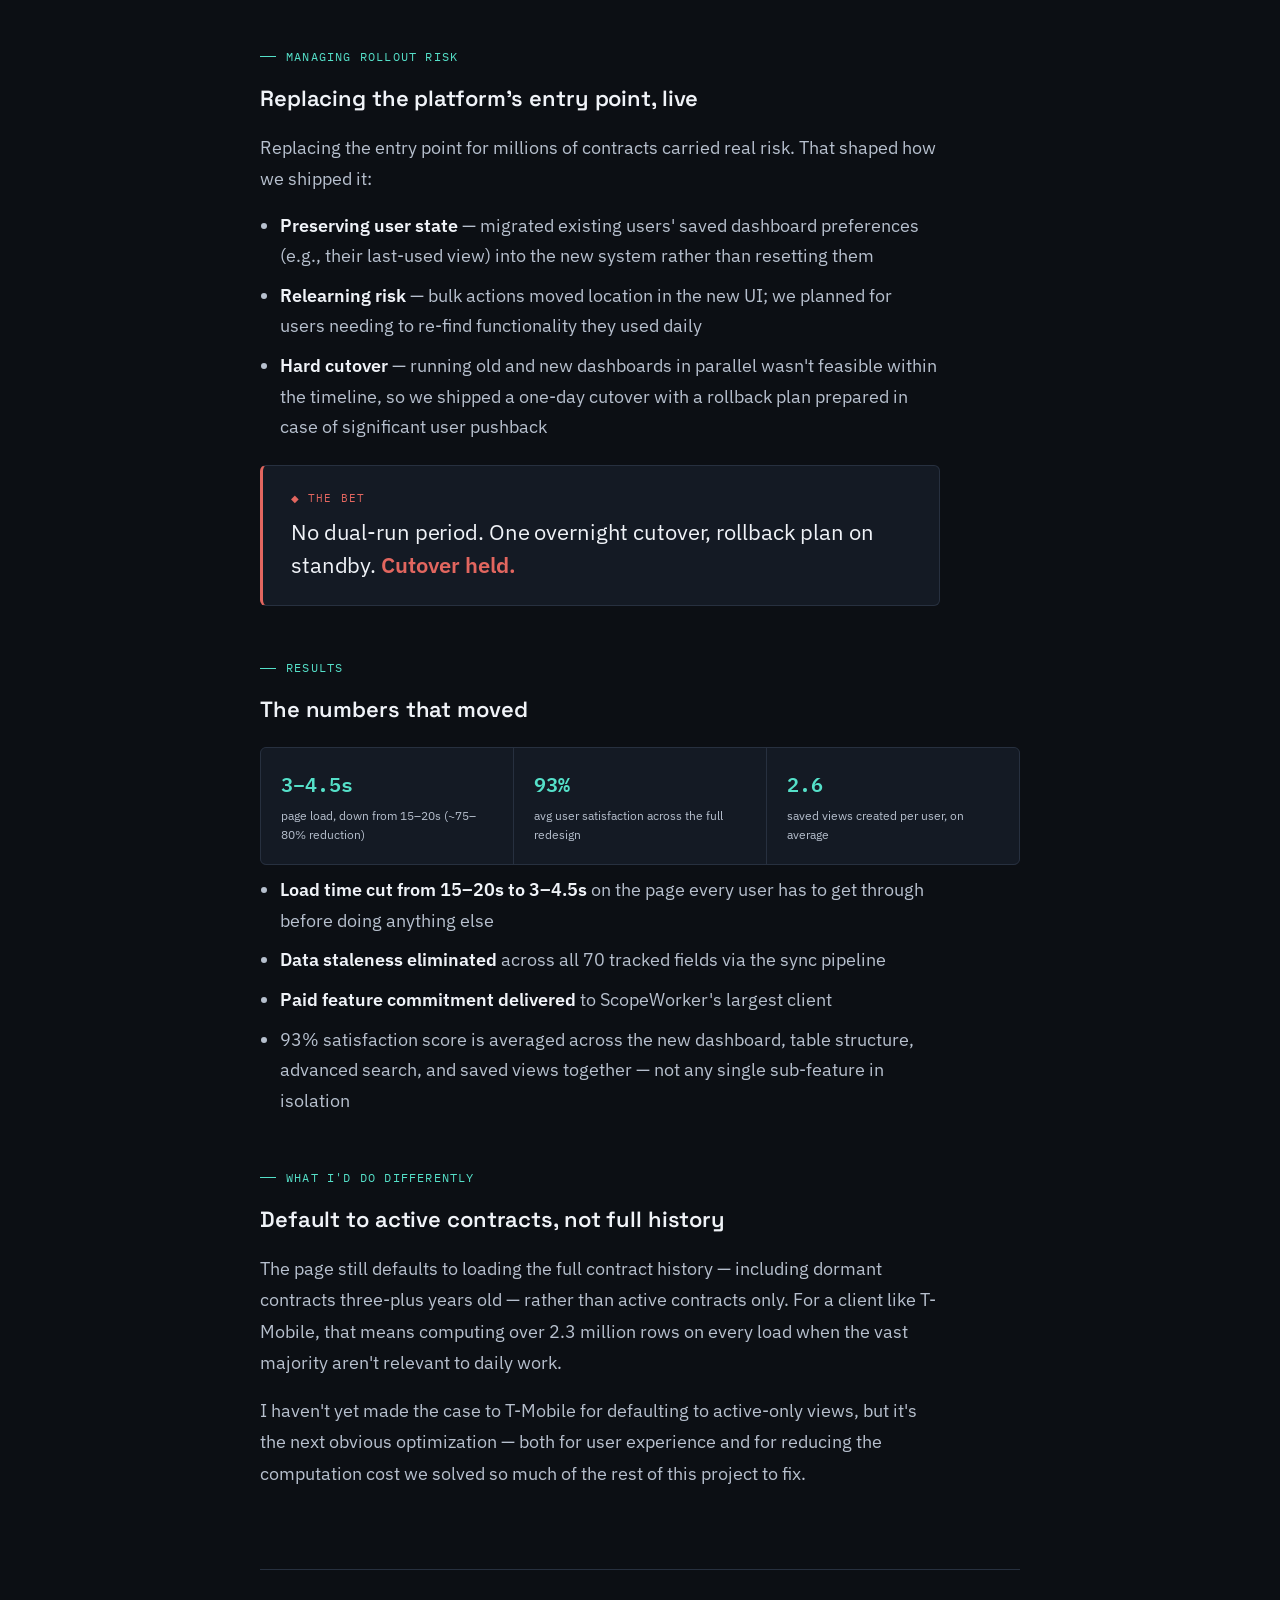
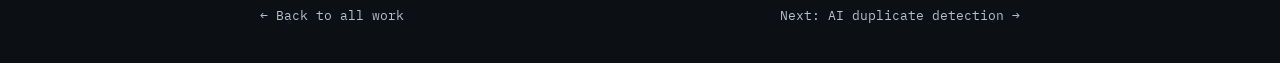
==== commit 52b6bfaf: "Match case-study nav/footer to homepage Drop the numbered nav-link prefixes on case-study pages so t" ====
--- a/case-1.html
+++ b/case-1.html
@@ -15,9 +15,9 @@
   <div class="nav-inner">
     <a class="logo" href="index.html">Aman Babber</a>
     <div class="nav-links">
-      <a href="index.html#work"><span class="n">01</span>Work</a>
-      <a href="index.html#timeline"><span class="n">02</span>Timeline</a>
-      <a href="index.html#contact"><span class="n">03</span>Contact</a>
+      <a href="index.html#work">Work</a>
+      <a href="index.html#timeline">Timeline</a>
+      <a href="index.html#contact">Contact</a>
     </div>
   </div>
 </nav>
@@ -178,9 +178,5 @@
   <a href="case-2.html">Next: AI duplicate detection →</a>
 </div>
 
-<footer class="wrap-narrow">
-  <div>Chandigarh, India · Built by hand, not by template.</div>
-</footer>
-
 </body>
 </html>
--- a/styles.css
+++ b/styles.css
@@ -59,7 +59,6 @@
 }
 .nav-links{display:flex; gap:28px; font-family:var(--mono); font-size:13px; color:var(--text-dim);}
 .nav-links a:hover{color:var(--text);}
-.nav-links .n{color:var(--text-faint); margin-right:6px;}
 
 /* ---------- HERO (index) ---------- */
 .hero{padding:88px 0 64px;}
@@ -101,7 +100,11 @@
   background:var(--border); border:1px solid var(--border); border-radius:6px;
   overflow:hidden; margin-top:20px;
 }
-.kpi{background:var(--surface); padding:22px 16px; text-align:left;}
+.kpi{
+  display:block; background:var(--surface); padding:22px 16px; text-align:left;
+  text-decoration:none; transition:background 0.18s ease;
+}
+.kpi:hover{background:rgba(85,224,201,0.16);}
 .kpi .val{font-family:var(--mono); font-size:22px; font-weight:600; color:var(--teal); font-variant-numeric:tabular-nums;}
 .kpi .lbl{font-size:12px; color:var(--text-dim); margin-top:6px; line-height:1.35;}
 @media (max-width:760px){ .kpis{grid-template-columns:repeat(2,1fr);} }
@@ -115,6 +118,8 @@
 }
 .sec-title{font-size:28px; font-weight:600; letter-spacing:-0.01em;}
 .sec-note{color:var(--text-dim); max-width:560px; margin-top:12px; font-size:16px;}
+.prose p{color:var(--text-dim); max-width:640px; font-size:17px; line-height:1.65; margin-bottom:18px;}
+.prose p:last-child{margin-bottom:0;}
 
 /* ---------- CASE CARDS (index — 2×2 clickable grid) ---------- */
 .case-grid{
@@ -194,6 +199,7 @@
   display:flex; flex-direction:column; gap:1px;
   background:var(--border); border:1px solid var(--border);
   border-radius:10px; overflow:hidden;
+  margin-bottom:40px;
 }
 .case-row{
   display:grid; grid-template-columns:1fr auto 22px;
@@ -255,7 +261,7 @@
 /* ---------- CONTACT ---------- */
 .contact{
   border:1px solid var(--border); border-radius:6px; background:var(--surface);
-  padding:44px; text-align:left;
+  padding:44px; text-align:left; margin-top:40px;
 }
 .contact h2{font-size:26px; font-weight:600; margin-bottom:14px; letter-spacing:-0.01em;}
 .contact p{color:var(--text-dim); max-width:520px; margin-bottom:24px;}
@@ -267,8 +273,6 @@
 .btn.primary{background:var(--teal); color:#0C0F14; border-color:var(--teal); font-weight:600;}
 .btn:hover{border-color:var(--text-dim);}
 .btn.primary:hover{opacity:0.9;}
-
-footer{padding:32px 0 60px; text-align:left; font-family:var(--mono); font-size:12px; color:var(--text-faint);}
 
 /* ================= CASE STUDY DETAIL PAGE ================= */
 .breadcrumb{
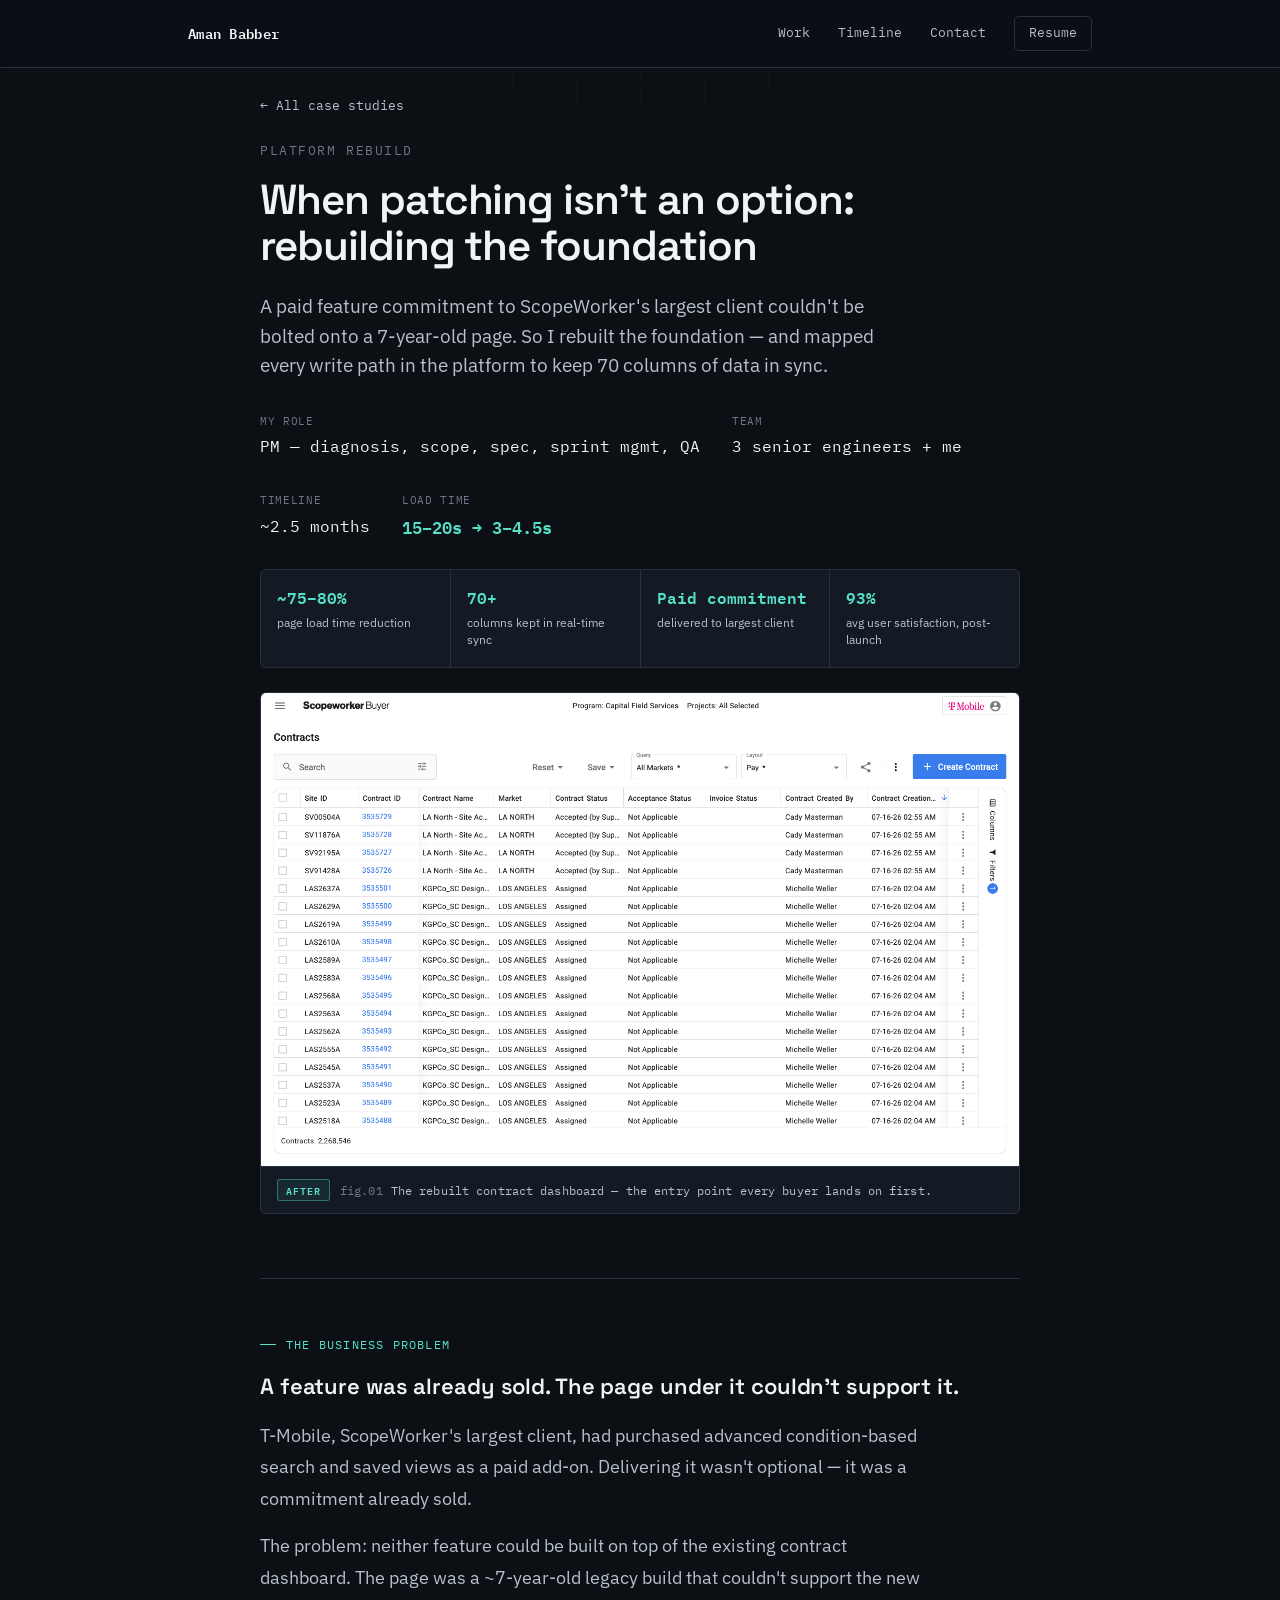
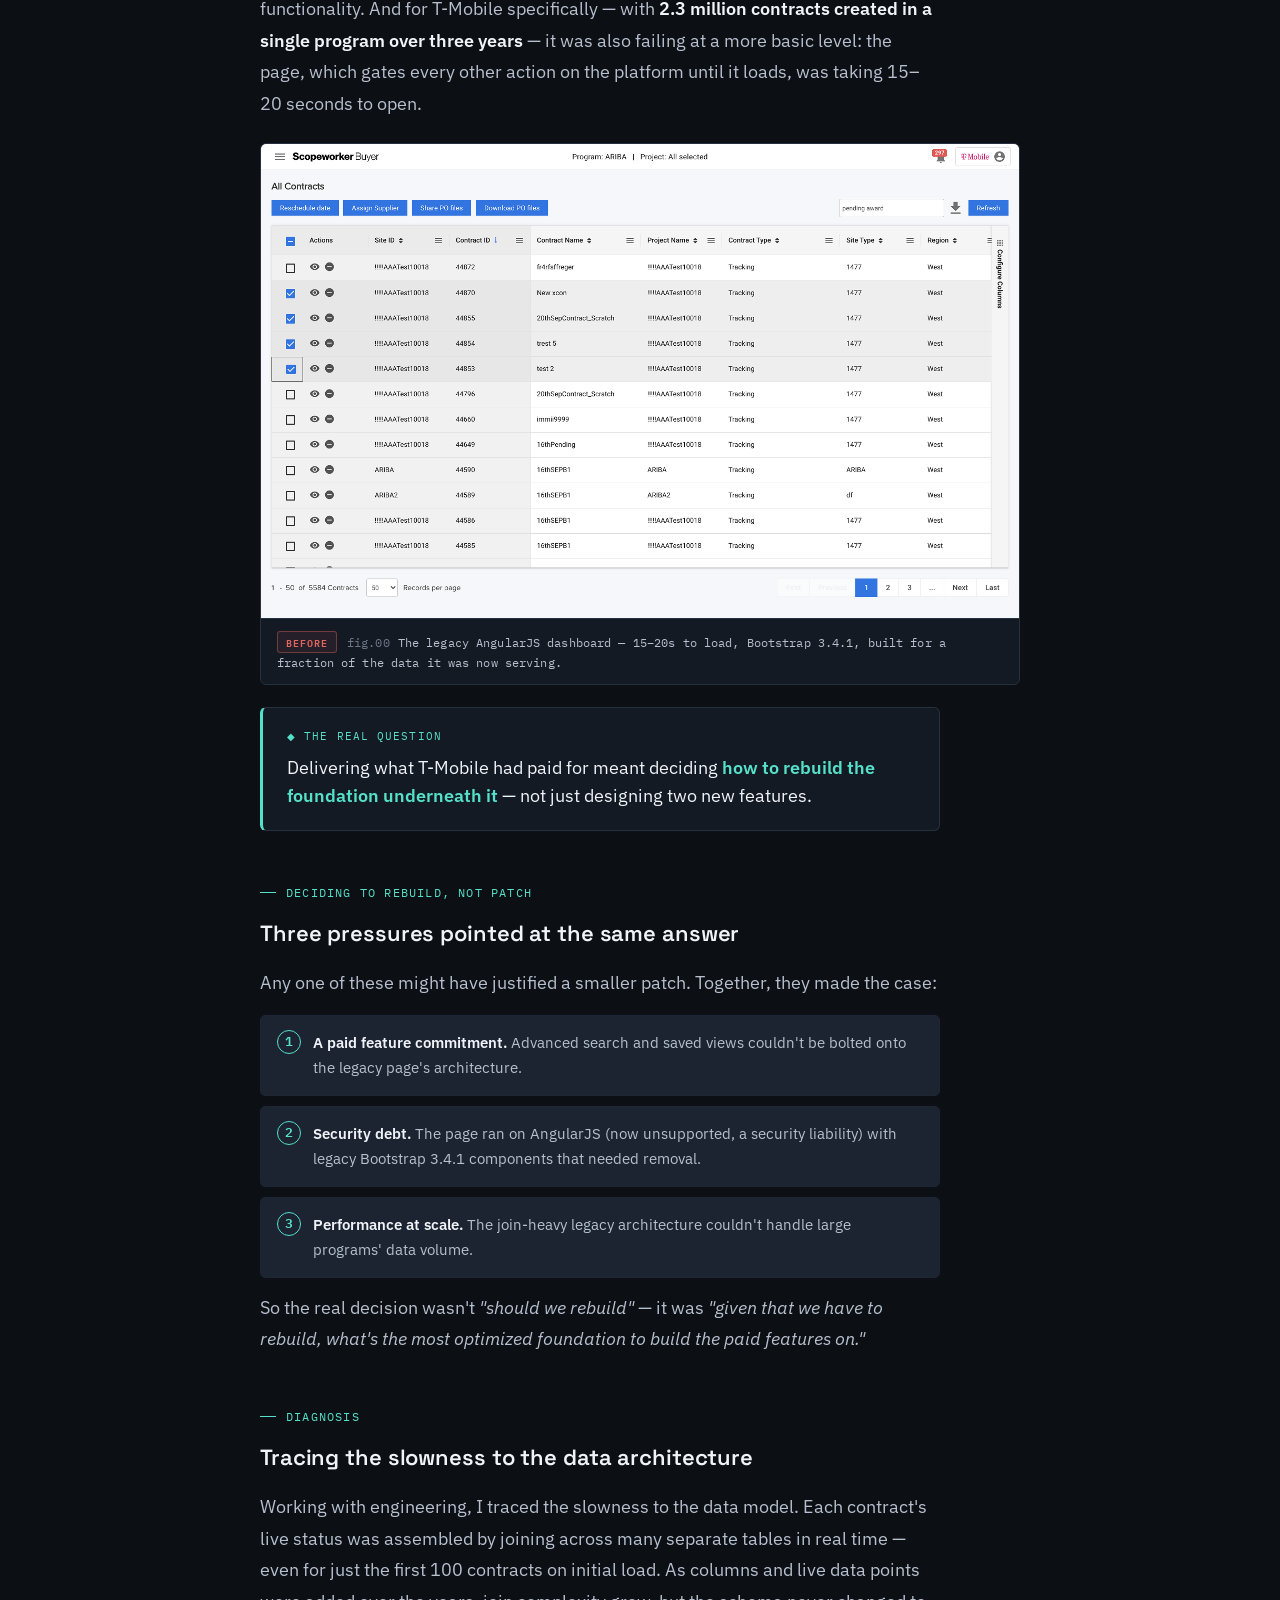
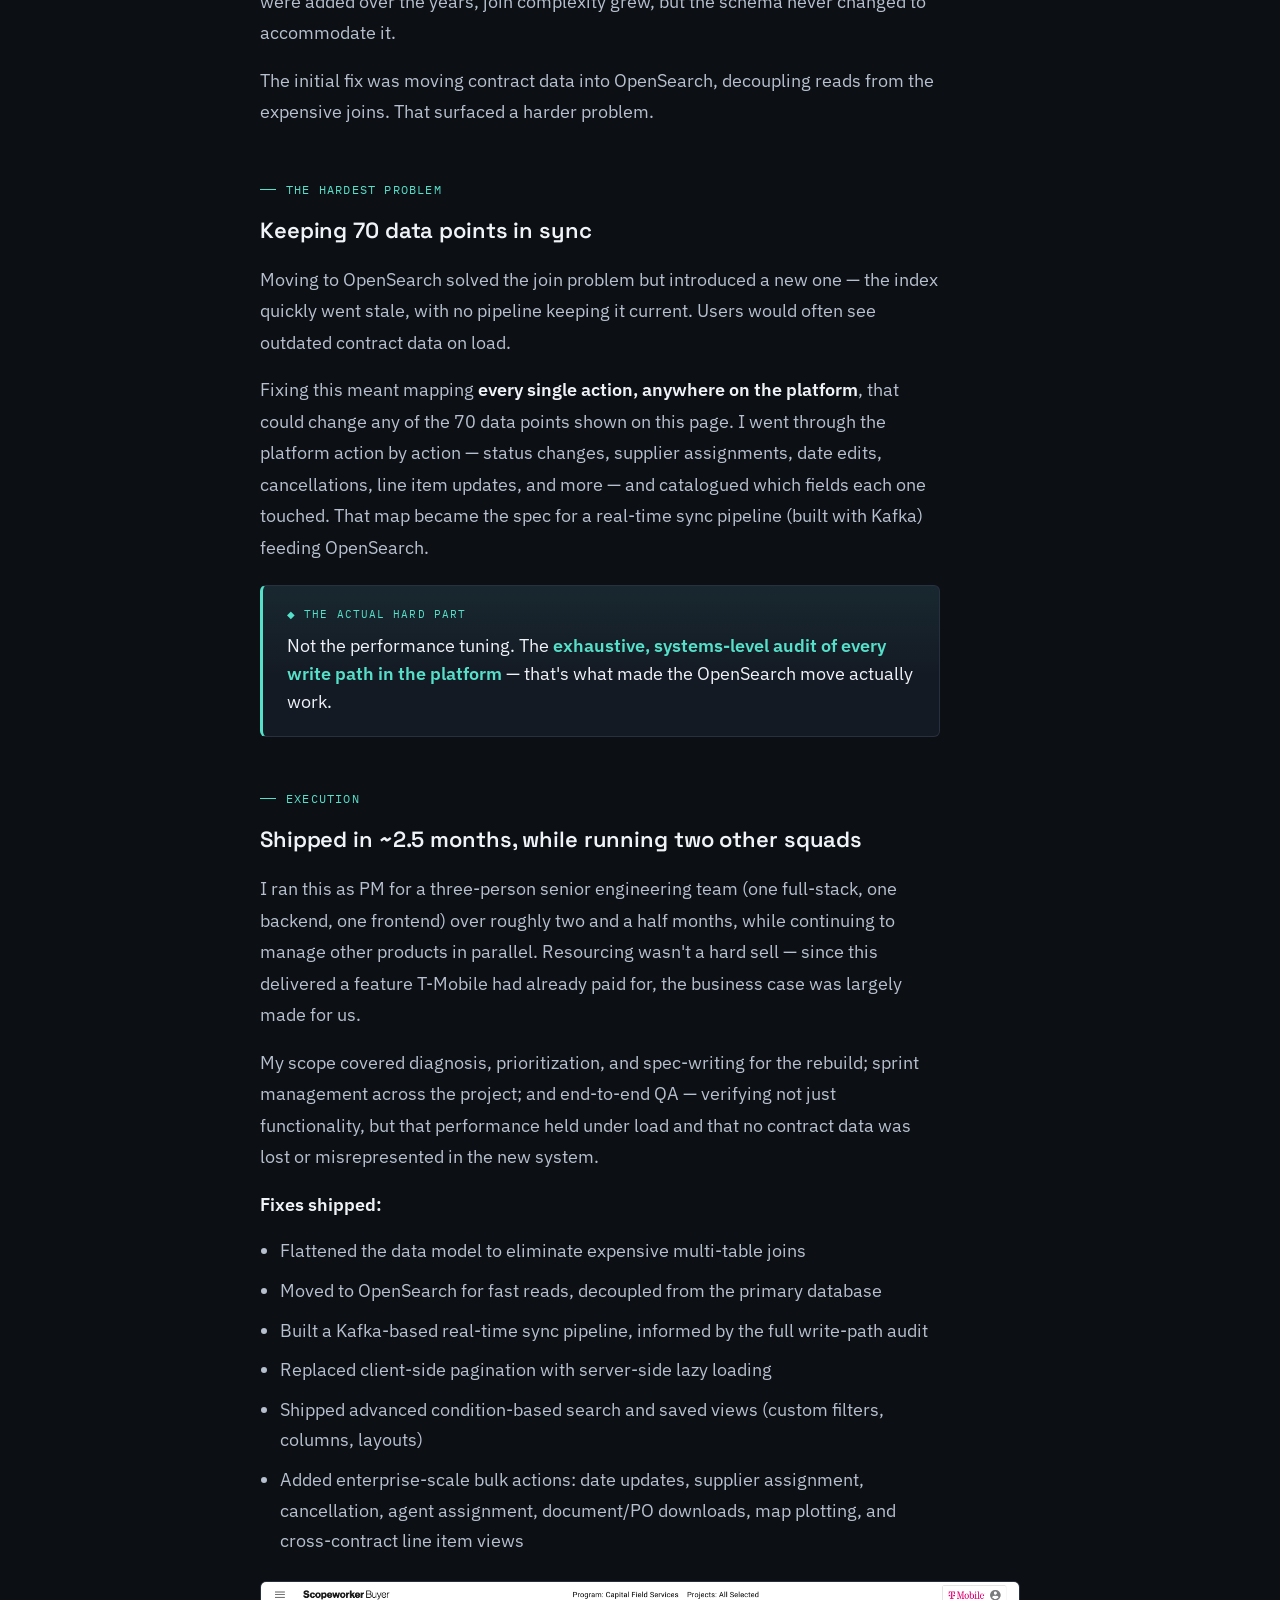
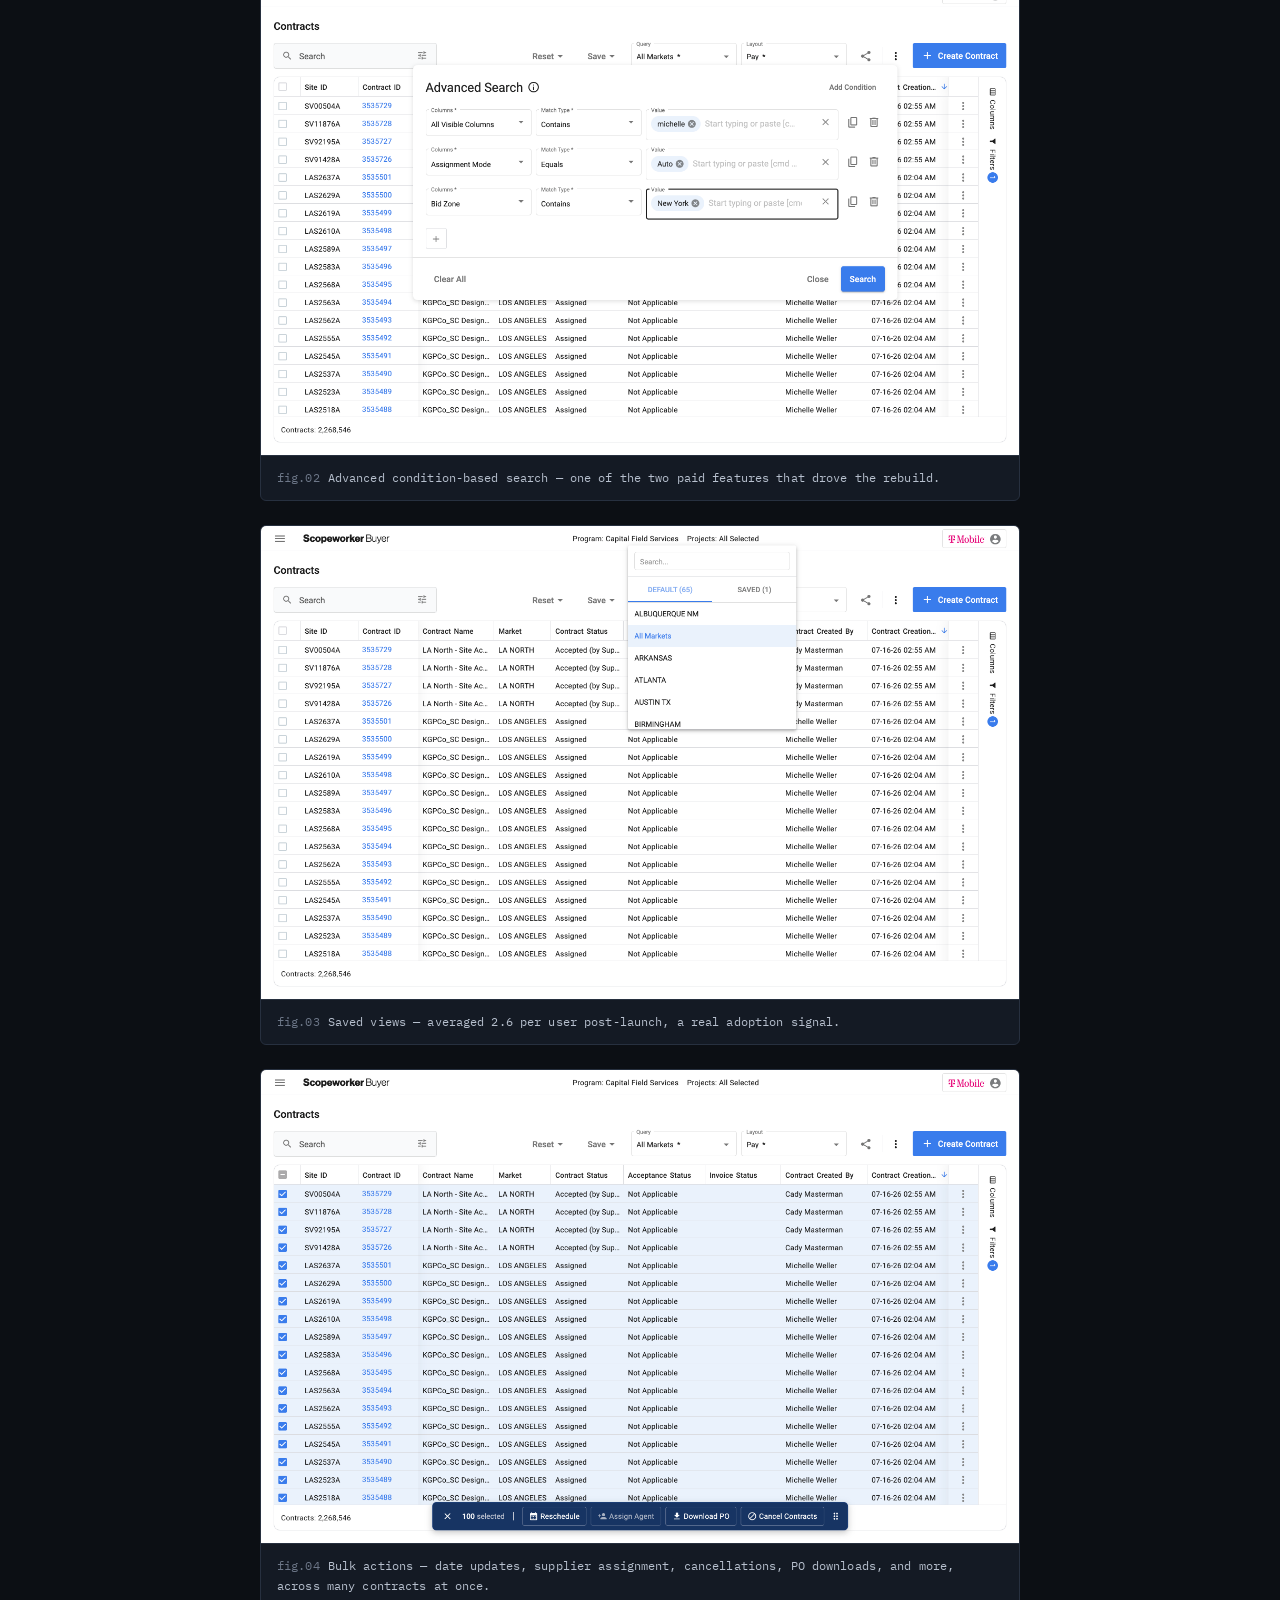
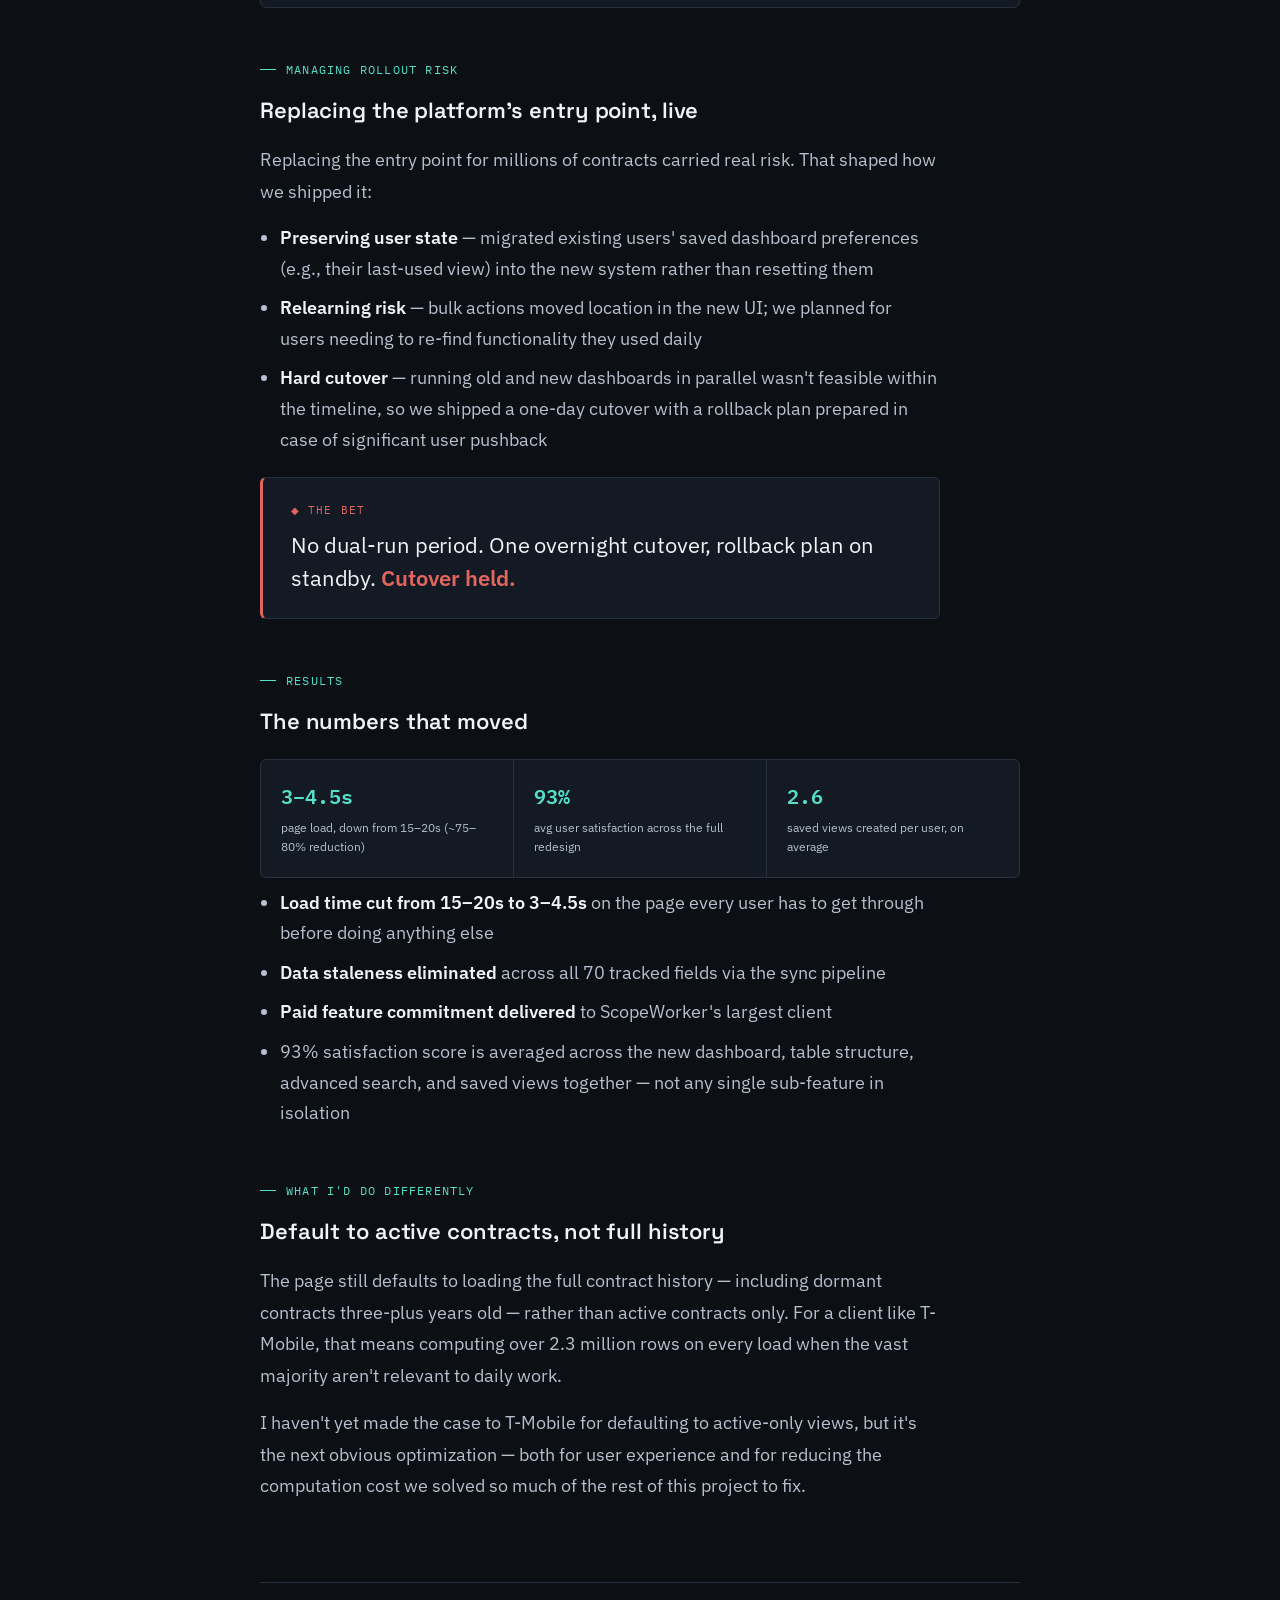
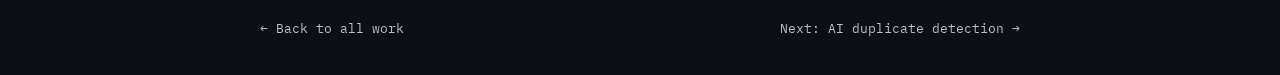
==== commit 0096bc45: "Add resume download link to nav and contact section Co-Authored-By: Claude Sonnet 5 <noreply@anthrop" ====
--- a/case-1.html
+++ b/case-1.html
@@ -7,7 +7,7 @@
 <link rel="preconnect" href="https://fonts.googleapis.com">
 <link rel="preconnect" href="https://fonts.gstatic.com" crossorigin>
 <link href="https://fonts.googleapis.com/css2?family=IBM+Plex+Mono:wght@400;500;600;700&family=IBM+Plex+Sans:wght@400;500;600;700&family=Space+Grotesk:wght@500;600;700&display=swap" rel="stylesheet">
-<link rel="stylesheet" href="styles.css?v=10">
+<link rel="stylesheet" href="styles.css?v=11">
 </head>
 <body>
 
@@ -18,6 +18,7 @@
       <a href="index.html#work">Work</a>
       <a href="index.html#timeline">Timeline</a>
       <a href="index.html#contact">Contact</a>
+      <a class="btn nav-resume" href="assets/resume.pdf" target="_blank" rel="noopener">Resume</a>
     </div>
   </div>
 </nav>
--- a/styles.css
+++ b/styles.css
@@ -57,8 +57,10 @@
   font-family:var(--mono); font-weight:600; font-size:14px;
   letter-spacing:0.02em;
 }
-.nav-links{display:flex; gap:28px; font-family:var(--mono); font-size:13px; color:var(--text-dim);}
+.nav-links{display:flex; align-items:center; gap:28px; font-family:var(--mono); font-size:13px; color:var(--text-dim);}
 .nav-links a:hover{color:var(--text);}
+.nav-links .nav-resume{padding:6px 14px; border-radius:5px; border:1px solid var(--border); color:var(--text-dim);}
+.nav-links .nav-resume:hover{border-color:var(--text-dim); color:var(--text);}
 
 /* ---------- HERO (index) ---------- */
 .hero{padding:88px 0 64px;}
